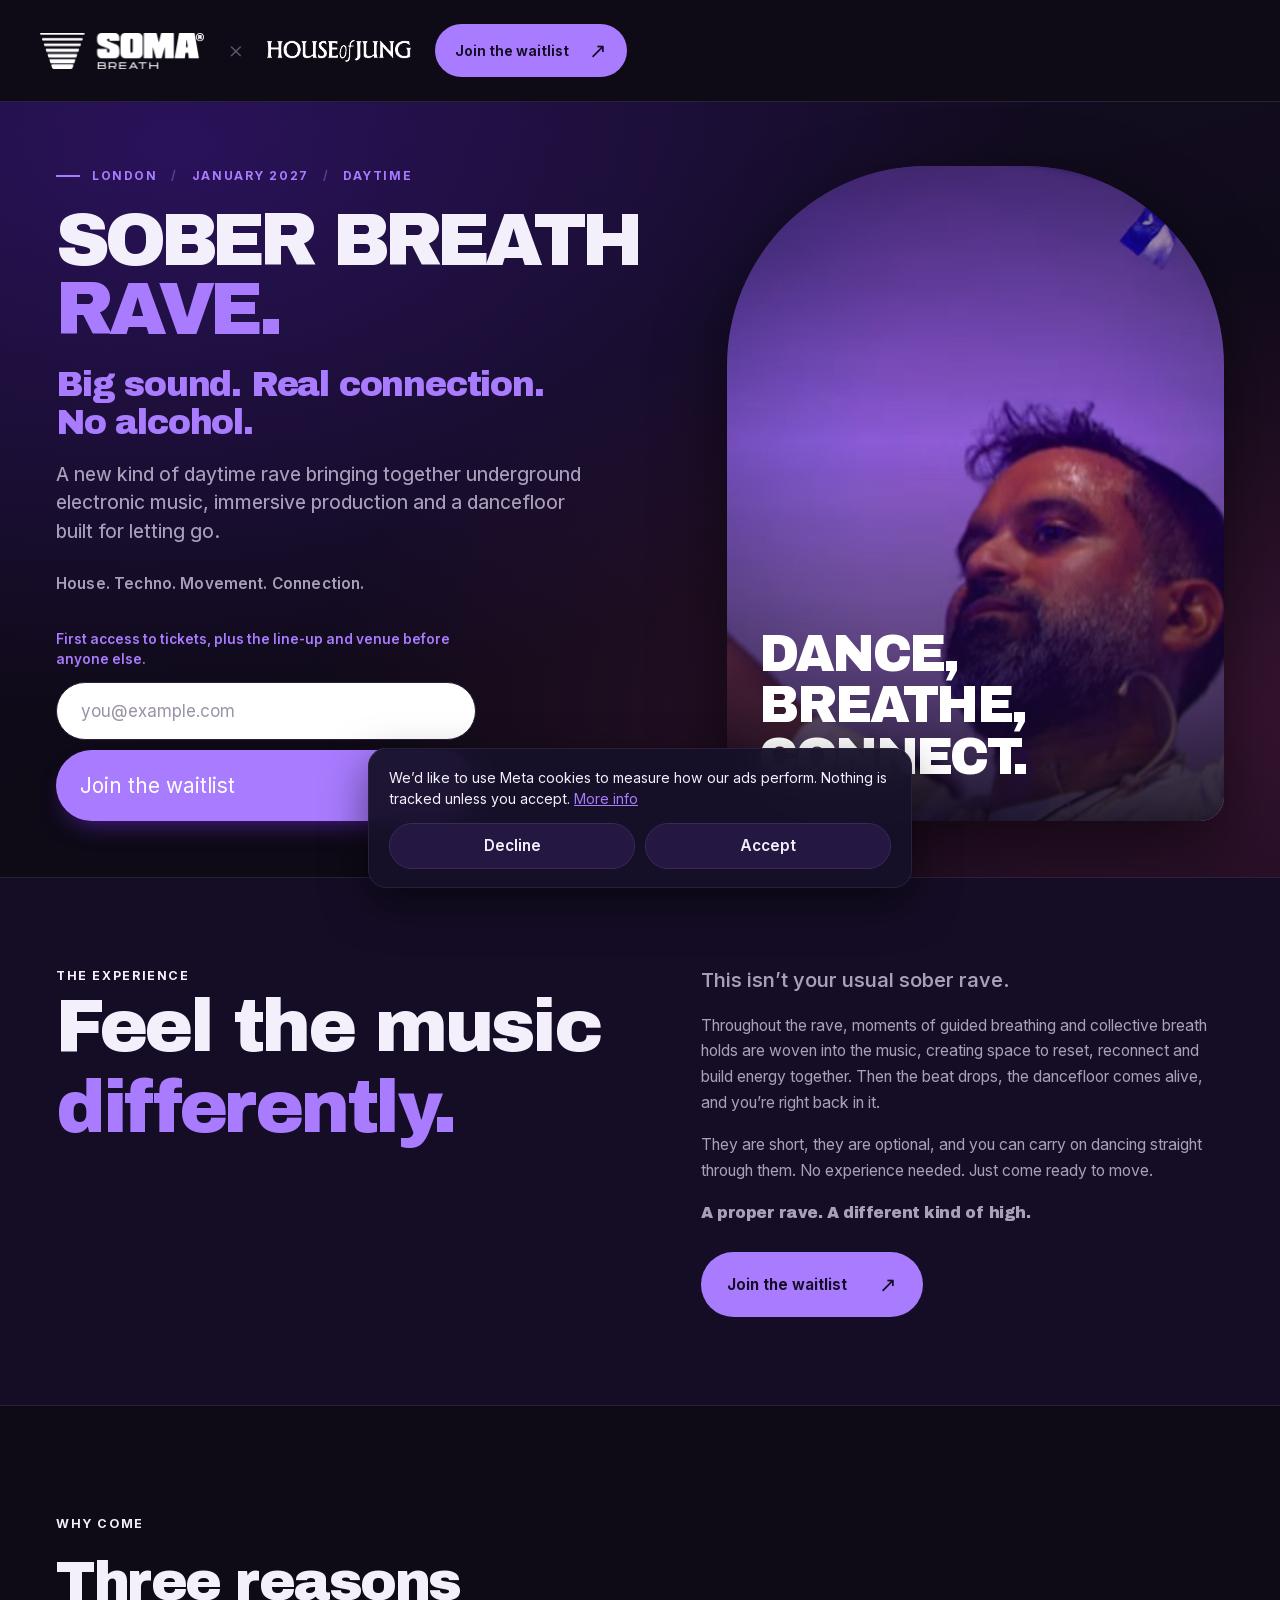
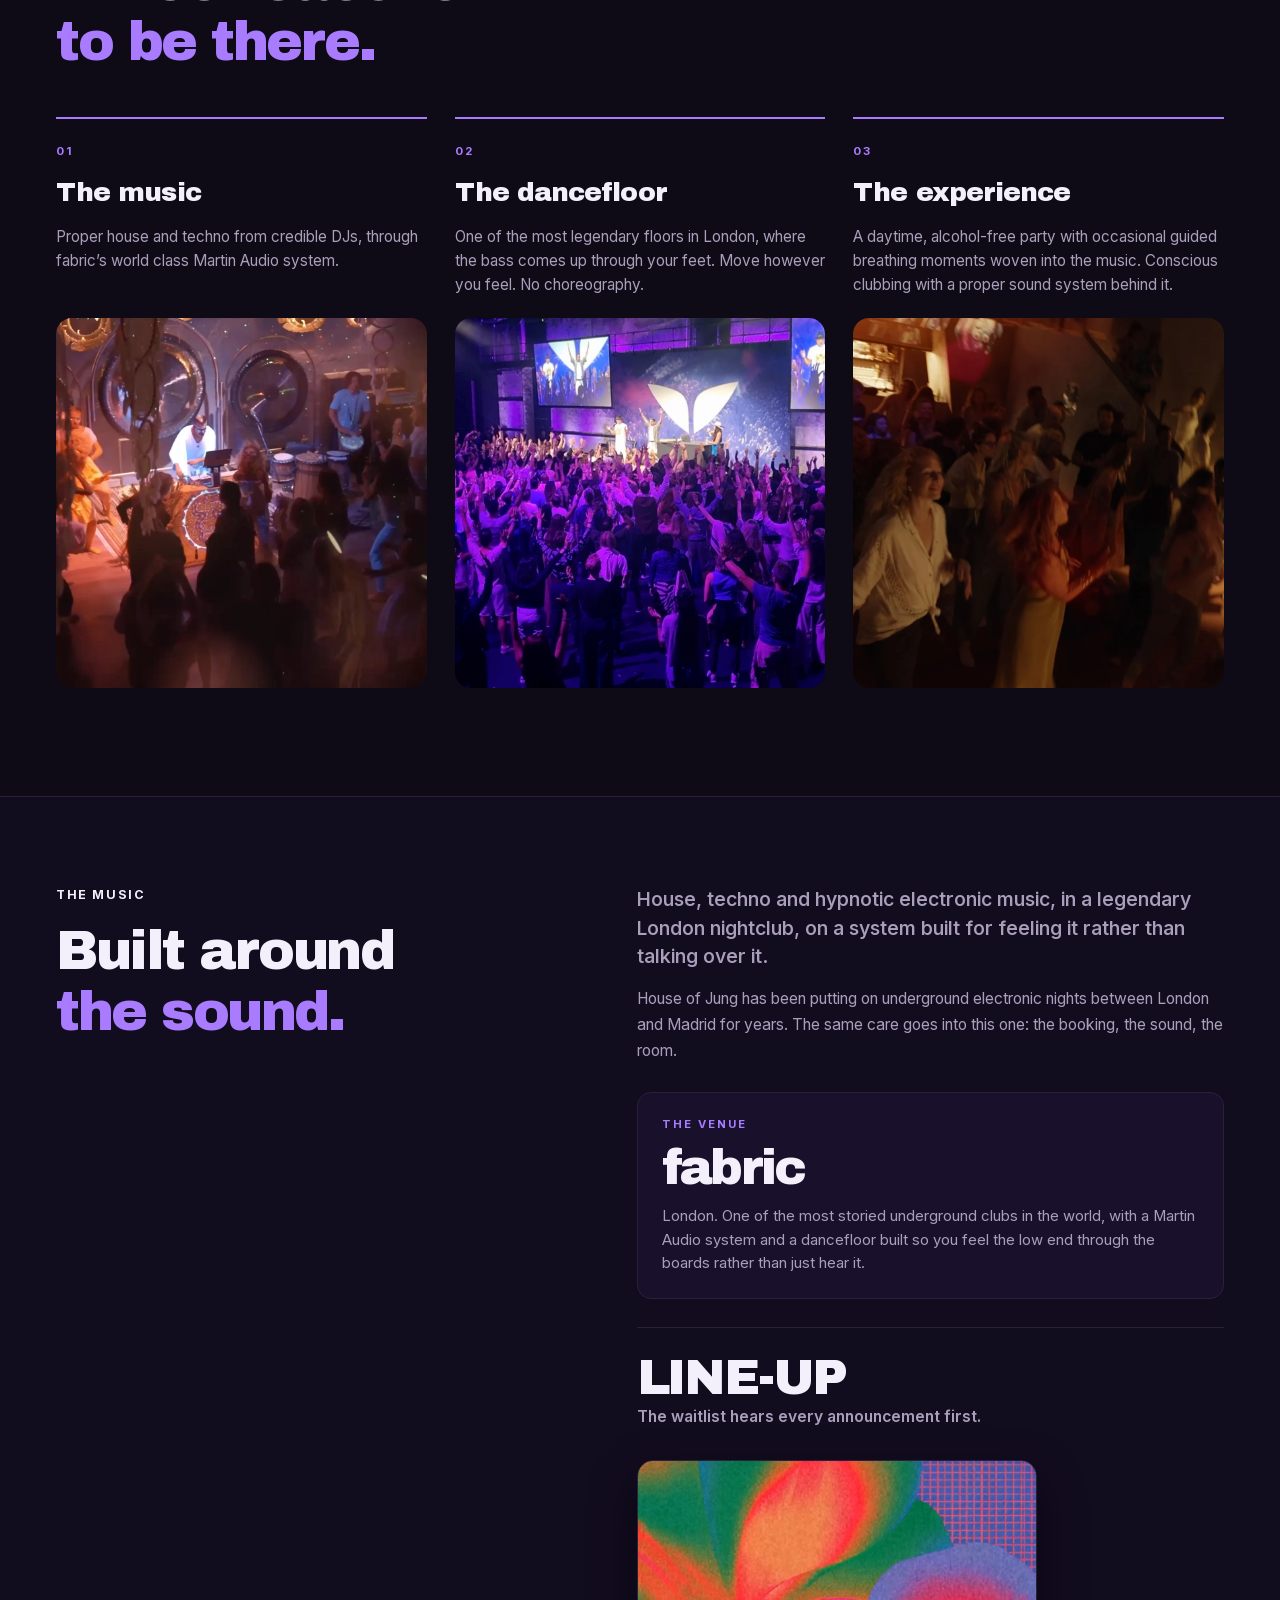
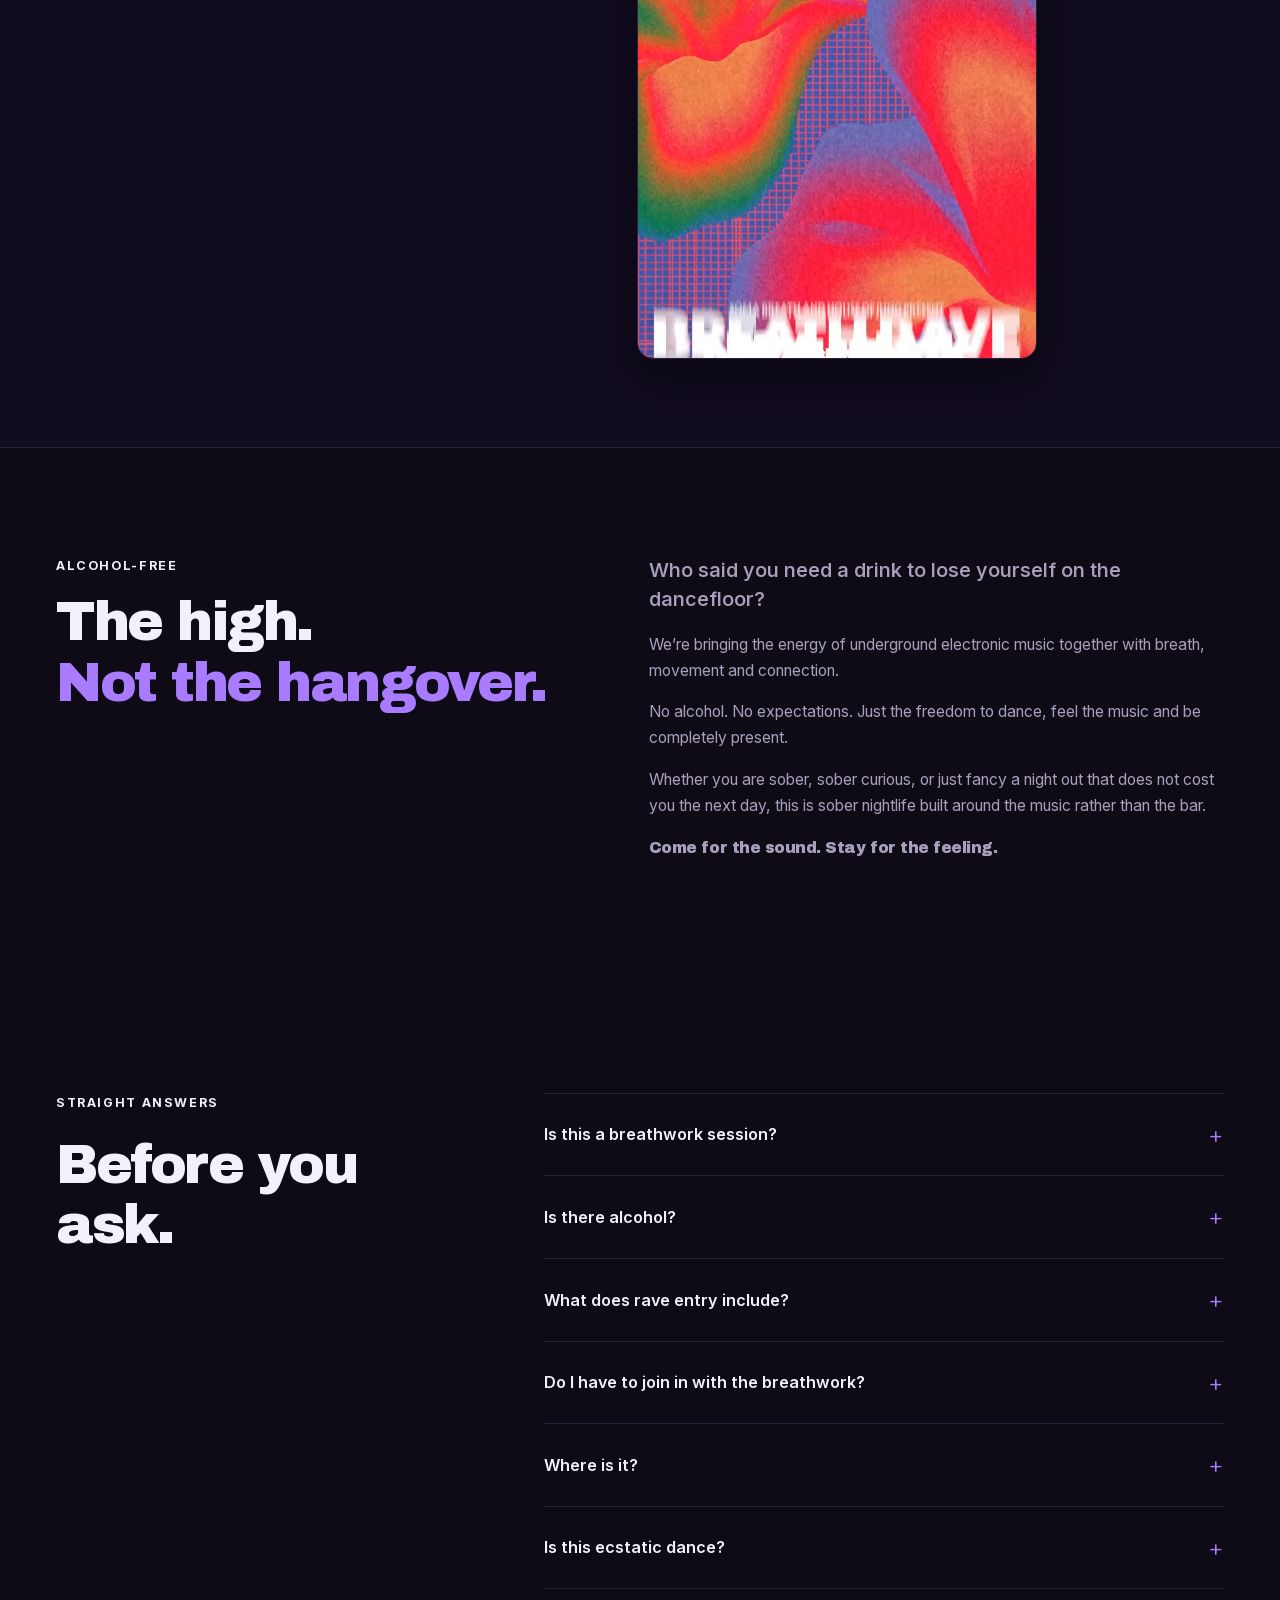
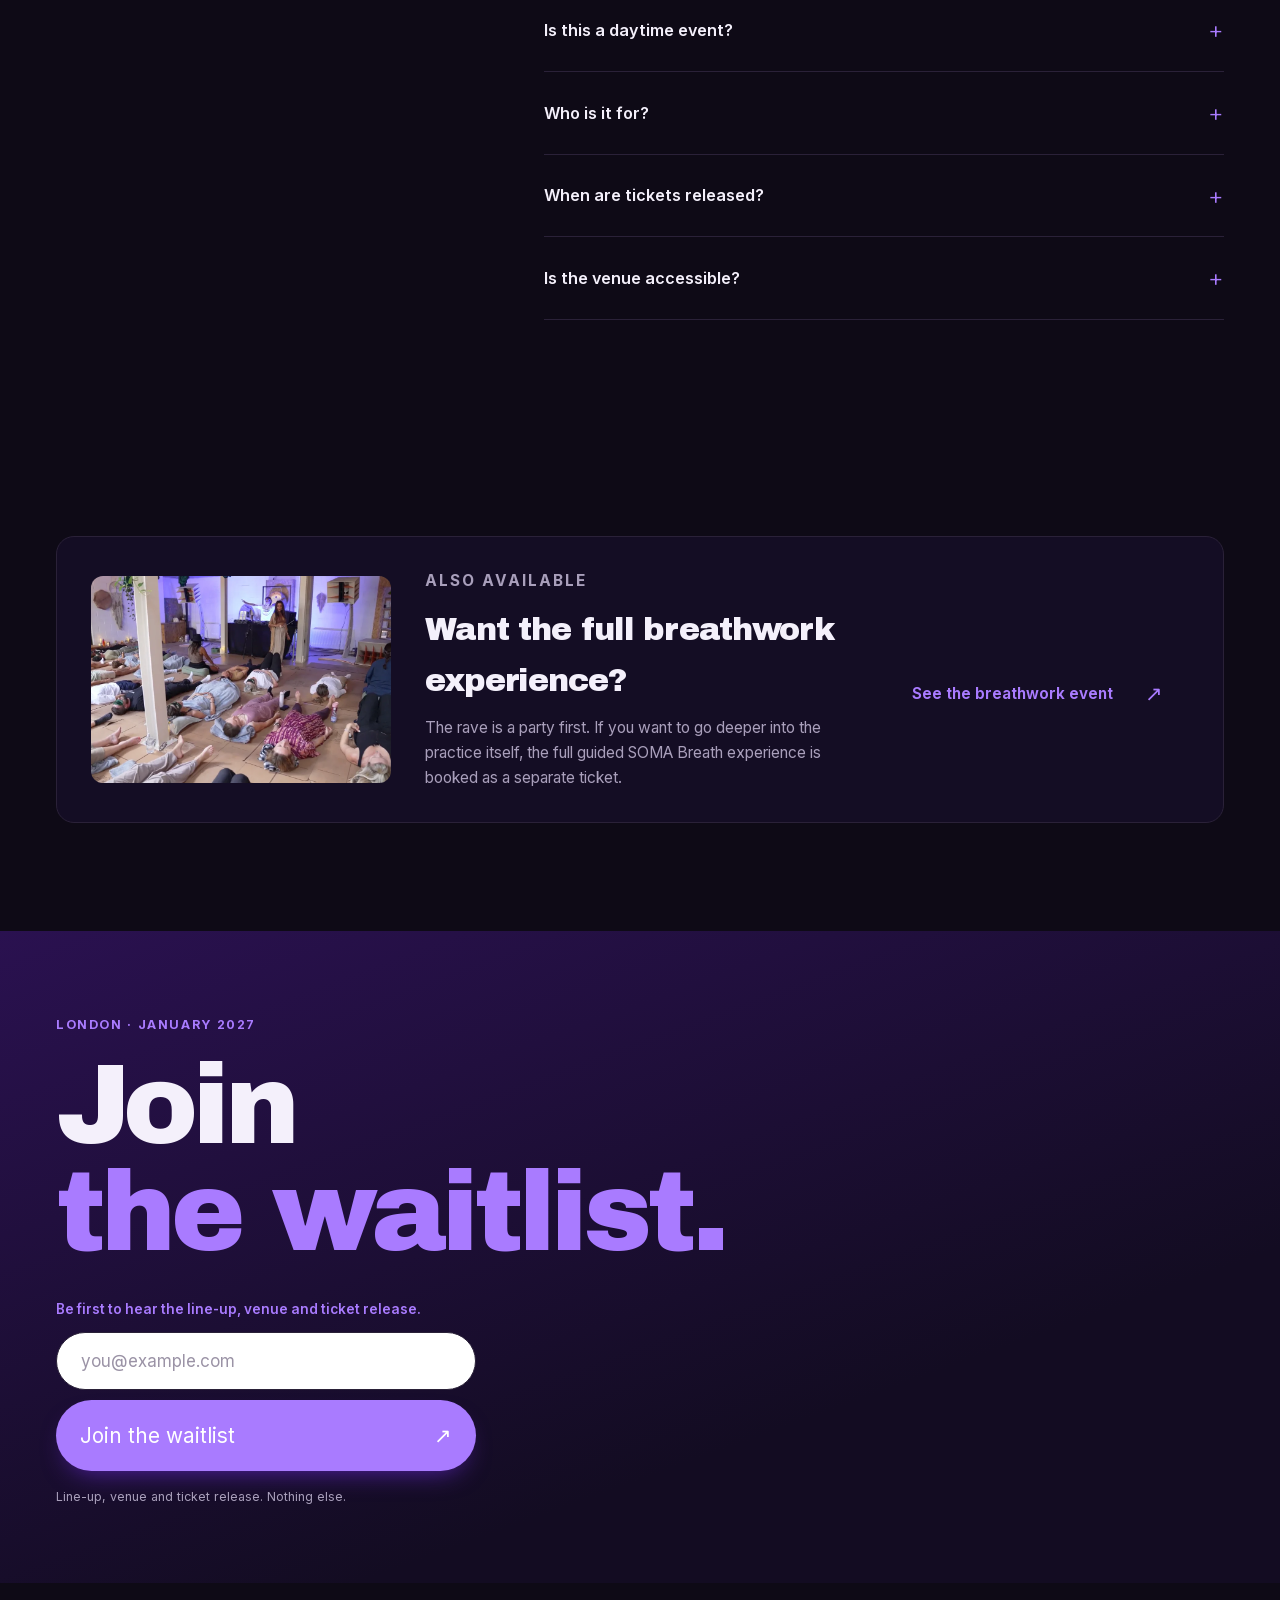
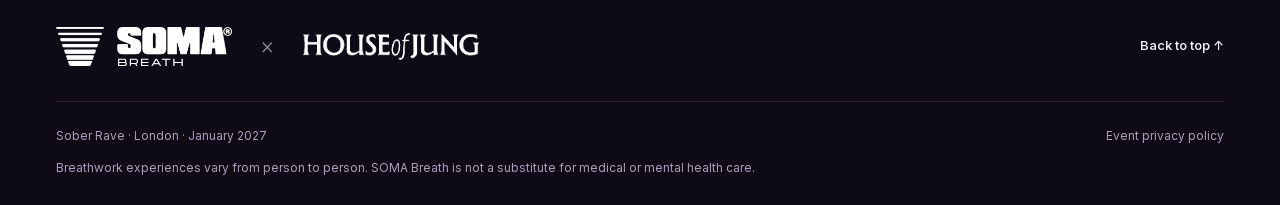
==== index.html @ 24548153 "New share image, strip the hero film chrome The share card was still the jungle venue shot carried o" ====
<!doctype html>
<html lang="en-GB">
<head>
  <meta charset="utf-8">
  <meta name="viewport" content="width=device-width, initial-scale=1">
  <title>Sober Rave London | Alcohol-Free Daytime Rave | House of Jung × SOMA Breath</title>
  <meta name="description" content="A sober rave in London: an alcohol-free daytime party of underground house and techno in a legendary nightclub, with conscious clubbing, ecstatic dance energy and breathwork moments woven in. January 2027. Join the waitlist.">
  <meta name="theme-color" content="#0e0a16">
  <meta property="og:title" content="Sober Rave London | Alcohol-Free Daytime Rave | January 2027">
  <meta property="og:description" content="Big sound. Real connection. No alcohol. A sober, alcohol-free daytime rave in London, January 2027. Join the waitlist.">
  <meta property="og:type" content="website">
  <meta property="og:url" content="https://breathrave.houseofjung.org/">
  <link rel="canonical" href="https://breathrave.houseofjung.org/">
  <meta property="og:image" content="https://breathrave.houseofjung.org/img/og-rave.jpg">
  <meta property="og:image:alt" content="Sober Breath Rave, London, January 2027. Dance, breathe, connect.">
  <meta name="twitter:card" content="summary_large_image">
  <meta name="twitter:image" content="https://breathrave.houseofjung.org/img/og-rave.jpg">
  <meta property="og:image:width" content="1200"><meta property="og:image:height" content="630">
  <link rel="icon" type="image/png" sizes="32x32" href="/img/favicon-32.png">
  <link rel="icon" type="image/png" sizes="64x64" href="/img/favicon-64.png">
  <link rel="icon" type="image/png" sizes="512x512" href="/img/favicon-512.png">
  <link rel="apple-touch-icon" href="/img/apple-touch-icon.png">
  <link rel="preload" href="/fonts/archivo-black-latin.woff2" as="font" type="font/woff2" crossorigin>
  <link rel="preload" href="/fonts/inter-latin-var.woff2" as="font" type="font/woff2" crossorigin>
  <link rel="stylesheet" href="/css/style.css">
  <link rel="stylesheet" href="/css/rave.css">
  <link rel="stylesheet" href="/css/site.css">
  <script src="/js/site.js" defer></script>
  <script defer src="/_vercel/insights/script.js"></script>
</head>
<!-- data-signup-source="rave" is what puts these sign-ups on the RAVE ONLY list
     as well as the main one. Without it they land on the main list alone. -->
<body class="rave" data-signup-source="rave">
<a class="skip" href="#main">Skip to content</a>

<header class="header">
  <a class="logo-link" href="https://somabreath.houseofjung.org/"><img src="/img/soma-logo.png" width="660" height="145" alt="SOMA Breath"></a>
  <span class="collab"><span>×</span><img class="hoj-mark" src="/img/hoj-logo.png" width="449" height="69" alt="House of Jung"></span>
  <button class="button small" type="button" data-open-signup>Join the waitlist <span aria-hidden="true">↗</span></button>
</header>

<main id="main">

  <!-- 01 ───────────────────────────────────────────── HERO -->
  <section class="rave-hero">
    <div class="wrap rave-hero-inner">

      <div class="rave-hero-copy">
        <p class="eyebrow rave-eyebrow">
          <span class="mini-line"></span> <span>LONDON</span>
          <span class="slash">/</span> <span>JANUARY 2027</span>
          <span class="slash">/</span> <span>DAYTIME</span>
        </p>

        <h1 class="rave-title">SOBER BREATH<br><span>RAVE.</span></h1>

        <p class="rave-hook">Big sound. Real connection.<br>No alcohol.</p>

        <p class="rave-standfirst">A new kind of daytime rave bringing together underground electronic music, immersive production and a dancefloor built for letting go.</p>

        <p class="genre-strip">House. Techno. Movement. Connection.</p>

        <div class="rave-signup">
          <p class="signup-kicker">First access to tickets, plus the line-up and venue before anyone else.</p>
<form class="signup-form" action="/api/subscribe" method="post" novalidate>
<label for="email-rave">Email address</label>
<input id="email-rave" name="email" type="email" placeholder="you@example.com" autocomplete="email"
       inputmode="email" autocapitalize="off" autocorrect="off" spellcheck="false"
       enterkeyhint="send" maxlength="254" required aria-describedby="email-rave-note">
<p class="field-note" id="email-rave-note" aria-live="polite" hidden></p>
<div class="hp" aria-hidden="true"><label for="email-rave-website">Leave this field empty</label><input id="email-rave-website" name="website" type="text" tabindex="-1" autocomplete="off"></div>
<button class="button large" type="submit" aria-busy="false"><span class="cta-label">Join the waitlist</span> <span aria-hidden="true">↗</span></button>
<p class="form-status" role="alert"></p>
</form>
<div class="signup-thanks" tabindex="-1" hidden>
<p class="thanks-title">You’re on the waitlist.</p>
<p>Line-up, venue and the ticket release. You’ll hear it first.</p>
</div>
        </div>
      </div>

      <figure class="rave-film">
        <video id="rave-video" muted loop playsinline autoplay preload="metadata"
               poster="/img/rave-hero.webp"
               aria-label="People dancing with their arms raised on a crowded dancefloor">
          <source src="/img/rave-hero.webm" type="video/webm">
          <source src="/img/rave-hero.mp4" type="video/mp4">
        </video>
        <div class="film-shade"></div>
        <div class="film-title" aria-hidden="true">DANCE,<br>BREATHE,<br>CONNECT.</div>
      </figure>

    </div>
  </section>

  <!-- 02 ───────────────────────────────────── THE EXPERIENCE -->
  <section class="rave-argument">
    <div class="wrap rave-argument-inner">
      <div>
        <p class="eyebrow">THE EXPERIENCE</p>
        <h2 class="display">Feel the music<br><span>differently.</span></h2>
      </div>
      <div class="rave-argument-copy">
        <p class="lead">This isn’t your usual sober rave.</p>
        <p>Throughout the rave, moments of guided breathing and collective breath holds are woven into the music, creating space to reset, reconnect and build energy together. Then the beat drops, the dancefloor comes alive, and you’re right back in it.</p>
        <!-- Keep this optional framing. The breathing is a moment inside a DJ set,
             not a class, and nobody has to join in. -->
        <p>They are short, they are optional, and you can carry on dancing straight through them. No experience needed. Just come ready to move.</p>
        <p class="rave-pullquote">A proper rave. A different kind of high.</p>
        <button class="button light" type="button" data-open-signup>Join the waitlist <span aria-hidden="true">↗</span></button>
      </div>
    </div>
  </section>

  <!-- 03 ────────────────── MUSIC / DANCEFLOOR / EXPERIENCE -->
  <section class="section wrap rave-how">
    <p class="eyebrow">WHY COME</p>
    <h2 class="display">Three reasons<br><span>to be there.</span></h2>
    <ol class="gears">
      <li>
        <div class="gear-body">
          <span class="gear-no">01</span>
          <h3>The music</h3>
          <p>Proper house and techno from credible DJs, through fabric’s world class Martin Audio system.</p>
        </div>
        <div class="step-image">
          <img src="/img/pillar-music.webp" alt="Musicians playing on stage as a crowd dances in front of them under warm light" width="1100" height="1100" loading="lazy">
        </div>
      </li>
      <li>
        <div class="gear-body">
          <span class="gear-no">02</span>
          <h3>The dancefloor</h3>
          <p>One of the most legendary floors in London, where the bass comes up through your feet. Move however you feel. No choreography.</p>
        </div>
        <div class="step-image">
          <img src="/img/pillar-floor.webp" alt="A large crowd with their arms raised on the dancefloor under purple light" width="1100" height="1100" loading="lazy">
        </div>
      </li>
      <li>
        <div class="gear-body">
          <span class="gear-no">03</span>
          <h3>The experience</h3>
          <p>A daytime, alcohol-free party with occasional guided breathing moments woven into the music. Conscious clubbing with a proper sound system behind it.</p>
        </div>
        <div class="step-image">
          <img src="/img/pillar-feeling.webp" alt="People dancing together in a warmly lit room" width="1100" height="1100" loading="lazy">
        </div>
      </li>
    </ol>
  </section>

  <!-- 04 ──────────────────────────────── MUSIC AND ARTISTS -->
  <section class="rave-music">
    <div class="wrap rave-music-inner">
      <div class="rave-music-type">
        <p class="eyebrow">THE MUSIC</p>
        <h2 class="display">Built around<br><span>the sound.</span></h2>
      </div>
      <div class="rave-music-copy">
        <p class="lead">House, techno and hypnotic electronic music, in a legendary London nightclub, on a system built for feeling it rather than talking over it.</p>
        <p>House of Jung has been putting on underground electronic nights between London and Madrid for years. The same care goes into this one: the booking, the sound, the room.</p>

        <!-- VENUE. fabric is contracted. The date is deliberately not on the page yet.
             TO CONFIRM: the bodysonic floor is a Room One feature specifically, so
             check which room is booked before this copy goes near a paid campaign.
             The mark below is set in type. When the official fabric logo asset
             arrives, replace the <p class="venue-mark"> with an <img>. -->
        <div class="venue-card">
          <p class="venue-kicker">THE VENUE</p>
          <p class="venue-mark">fabric</p>
          <p class="venue-note">London. One of the most storied underground clubs in the world, with a Martin Audio system and a dancefloor built so you feel the low end through the boards rather than just hear it.</p>
        </div>

        <!-- LINE-UP. Nothing here is announced yet, and nothing should be listed
             as booked until contracts are signed. When artists are confirmed,
             replace the placeholder item with one <li class="lineup-name"> per name. -->
        <ul class="lineup" aria-label="Line-up">
          <li class="lineup-name">LINE-UP</li>
        </ul>
        <p class="rave-music-note">The waitlist hears every announcement first.</p>

        <!-- The ad flyer. The animation is a slow gradient behind fixed type, so
             the static artwork doubles as the poster and the reduced-motion view. -->
        <figure class="flyer">
          <video id="flyer-video" muted loop playsinline autoplay preload="none"
                 poster="/img/flyer.webp"
                 aria-label="Breath Rave flyer: Niraj Naik, Beni Jung and a special guest, London, January 2027">
            <source src="/img/flyer.webm" type="video/webm">
            <source src="/img/flyer.mp4" type="video/mp4">
          </video>
        </figure>
      </div>
    </div>
  </section>

  <!-- 05 ───────────────────── THE HIGH. NOT THE HANGOVER. -->
  <section class="section wrap rave-sober">
    <div class="rave-sober-inner">
      <div>
        <p class="eyebrow">ALCOHOL-FREE</p>
        <h2 class="display">The high.<br><span>Not the hangover.</span></h2>
      </div>
      <div class="rave-sober-copy">
        <p class="lead">Who said you need a drink to lose yourself on the dancefloor?</p>
        <p>We’re bringing the energy of underground electronic music together with breath, movement and connection.</p>
        <p>No alcohol. No expectations. Just the freedom to dance, feel the music and be completely present.</p>
        <p>Whether you are sober, sober curious, or just fancy a night out that does not cost you the next day, this is sober nightlife built around the music rather than the bar.</p>
        <p class="rave-pullquote">Come for the sound. Stay for the feeling.</p>
      </div>
    </div>
  </section>

  <!-- 06 ────────────────────────────── FAQ + FINAL WAITLIST -->
  <section class="section wrap questions" id="questions">
    <div class="question-heading">
      <p class="eyebrow">STRAIGHT ANSWERS</p>
      <h2 class="display">Before you ask.</h2>
    </div>
    <div class="faq-list">
      <details><summary>Is this a breathwork session?<span aria-hidden="true">+</span></summary><div class="answer"><p>No. This is a DJ-led sober rave, with short guided breathing moments incorporated into the music. There is no full breathwork class included in the rave-only ticket. A separate SOMA Breath experience is available for those who want to explore the practice in more depth. You can enjoy the rave without taking part in the breathing exercises.</p></div></details>
      <details><summary>Is there alcohol?<span aria-hidden="true">+</span></summary><div class="answer"><p>No. It is an alcohol-free event, with soft drinks and refreshments available. That is a deliberate part of the format rather than a restriction: the room stays present and the music does the work.</p></div></details>
      <details><summary>What does rave entry include?<span aria-hidden="true">+</span></summary><div class="answer"><p>The rave itself: the DJs, the sound and the floor, with short guided breathing moments woven through the set. It does not include the full SOMA Breath session, which is booked as a separate ticket. We will set both out clearly when tickets are released.</p></div></details>
      <details><summary>Do I have to join in with the breathwork?<span aria-hidden="true">+</span></summary><div class="answer"><p>No. The breathing moments are short and entirely optional. Take part, hang back, or keep dancing straight through them. Nobody is watching and there is no right way to do it.</p></div></details>
      <details><summary>Where is it?<span aria-hidden="true">+</span></summary><div class="answer"><p>A legendary London nightclub. We are announcing the venue properly shortly, and the waitlist hears it first. What we will say now is that it is a room with a serious reputation and a sound system to match.</p></div></details>
      <details><summary>Is this ecstatic dance?<span aria-hidden="true">+</span></summary><div class="answer"><p>It shares some ground with ecstatic dance and conscious clubbing: alcohol-free, no pressure, no right way to move. The difference is that this is DJ-led house and techno in a nightclub rather than a facilitated dance journey, and the breathwork is a short moment rather than the frame around the whole thing. If you come from the ecstatic dance or sober rave community you will feel at home. If you have never done either, you will be fine too.</p></div></details>
      <details><summary>Is this a daytime event?<span aria-hidden="true">+</span></summary><div class="answer"><p>Yes. It is a daytime rave: it runs during the day and you are done and home in good time. Full timings go out with the on sale announcement.</p></div></details>
      <details><summary>Who is it for?<span aria-hidden="true">+</span></summary><div class="answer"><p>Anyone who loves electronic music and fancies experiencing it differently. All ages, first timers welcome, and no dance or breathwork experience needed. Many people come on their own and some with friends. Either way, you can expect a very warm welcome.</p></div></details>
      <details><summary>When are tickets released?<span aria-hidden="true">+</span></summary><div class="answer"><p>Well before the event, and sooner than the January date suggests. The on sale date is not public yet. Join the waitlist and you will be emailed the moment tickets go live, with first access ahead of general release.</p><button class="text-link" type="button" data-open-signup>Join the waitlist <span aria-hidden="true">↗</span></button></div></details>
      <details><summary>Is the venue accessible?<span aria-hidden="true">+</span></summary><div class="answer"><p>Tell us what you need at <a href="mailto:info@houseofjung.org">info@houseofjung.org</a> and we will confirm exactly what the venue can offer before you book. Full access details go out with the on sale announcement.</p></div></details>
    </div>
  </section>

  <!-- 07 ───────── THE FULL SOMA SESSION, AS A SEPARATE OFFER -->
  <!-- Deliberately small and near the bottom. The party is the product;
       this is here for the people who want the practice as well. -->
  <section class="section wrap rave-also">
    <div class="also-card">
      <div class="also-image">
        <img src="/img/breathwork.webp" alt="A room of people lying down with eye masks during a guided SOMA Breath session" width="1200" height="675" loading="lazy">
      </div>
      <div class="also-copy">
        <p class="eyebrow">ALSO AVAILABLE</p>
        <h2>Want the full breathwork experience?</h2>
        <p>The rave is a party first. If you want to go deeper into the practice itself, the full guided SOMA Breath experience is booked as a separate ticket.</p>
      </div>
      <a class="button light" href="https://somabreath.houseofjung.org/">See the breathwork event <span aria-hidden="true">↗</span></a>
    </div>
  </section>

  <section class="rave-close">
    <div class="wrap rave-close-inner">
      <p class="eyebrow">LONDON · JANUARY 2027</p>
      <h2 class="display">Join<br><span>the waitlist.</span></h2>
      <div class="rave-signup">
        <p class="signup-kicker">Be first to hear the line-up, venue and ticket release.</p>
<form class="signup-form" action="/api/subscribe" method="post" novalidate>
<label for="email-close">Email address</label>
<input id="email-close" name="email" type="email" placeholder="you@example.com" autocomplete="email"
       inputmode="email" autocapitalize="off" autocorrect="off" spellcheck="false"
       enterkeyhint="send" maxlength="254" required aria-describedby="email-close-note">
<p class="field-note" id="email-close-note" aria-live="polite" hidden></p>
<div class="hp" aria-hidden="true"><label for="email-close-website">Leave this field empty</label><input id="email-close-website" name="website" type="text" tabindex="-1" autocomplete="off"></div>
<button class="button large" type="submit" aria-busy="false"><span class="cta-label">Join the waitlist</span> <span aria-hidden="true">↗</span></button>
<p class="form-status" role="alert"></p>
</form>
<div class="signup-thanks" tabindex="-1" hidden>
<p class="thanks-title">You’re on the waitlist.</p>
<p>Line-up, venue and the ticket release. You’ll hear it first.</p>
</div>
      </div>
      <p class="rave-fine">Line-up, venue and ticket release. Nothing else.</p>
    </div>
  </section>

</main>

<footer class="footer wrap">
  <div class="footer-top">
    <img src="/img/soma-logo.png" width="660" height="145" alt="SOMA Breath"><span>×</span>
    <img class="footer-hoj" src="/img/hoj-logo.png" width="449" height="69" alt="House of Jung">
    <a href="#">Back to top ↑</a>
  </div>
  <div class="footer-bottom">
    <p>Sober Rave · London · January 2027</p>
    <a href="/privacy">Event privacy policy</a>
  </div>
  <p class="footer-note">Breathwork experiences vary from person to person. SOMA Breath is not a substitute for medical or mental health care.</p>
</footer>

<div class="mobile-cta"><span>London <strong>January 2027</strong></span><button class="button small" type="button" data-open-signup>Join the waitlist <span aria-hidden="true">↗</span></button></div>

<dialog class="signup-dialog" aria-labelledby="signup-dialog-title">
  <button type="button" class="dialog-close" data-close-signup aria-label="Close">×</button>
  <p class="eyebrow">SOBER RAVE · LONDON · JANUARY 2027</p>
  <h2 id="signup-dialog-title">Join the waitlist</h2>
  <p class="dialog-lede">Be first to hear the line-up, venue and ticket release.</p>
<form class="signup-form" action="/api/subscribe" method="post" novalidate>
<label for="email-dialog">Email address</label>
<input id="email-dialog" name="email" type="email" placeholder="you@example.com" autocomplete="email"
       inputmode="email" autocapitalize="off" autocorrect="off" spellcheck="false"
       enterkeyhint="send" maxlength="254" required aria-describedby="email-dialog-note">
<p class="field-note" id="email-dialog-note" aria-live="polite" hidden></p>
<div class="hp" aria-hidden="true"><label for="email-dialog-website">Leave this field empty</label><input id="email-dialog-website" name="website" type="text" tabindex="-1" autocomplete="off"></div>
<button class="button large" type="submit" aria-busy="false"><span class="cta-label">Join the waitlist</span> <span aria-hidden="true">↗</span></button>
<p class="form-status" role="alert"></p>
</form>
<div class="signup-thanks" tabindex="-1" hidden>
<p class="thanks-title">You’re on the waitlist.</p>
<p>Line-up, venue and the ticket release. You’ll hear it first.</p>
</div>
  <p class="dialog-fine">Line-up, venue and the ticket release. Nothing else.</p>
</dialog>

<div class="consent" role="dialog" aria-live="polite" aria-label="Cookie consent" hidden>
  <p>We’d like to use Meta cookies to measure how our ads perform. Nothing is tracked unless you accept. <a href="/privacy#cookies">More info</a></p>
  <div class="consent-actions">
    <button type="button" class="consent-btn" data-consent="denied">Decline</button>
    <button type="button" class="consent-btn" data-consent="granted">Accept</button>
  </div>
</div>
<script>
(function () {
  var flyer = document.getElementById("flyer-video");
  var still = window.matchMedia && window.matchMedia("(prefers-reduced-motion: reduce)").matches;
  if (flyer && still) { flyer.removeAttribute("autoplay"); flyer.pause(); }

  var v = document.getElementById("rave-video");
  if (v && still) { v.removeAttribute("autoplay"); v.pause(); }
})();
</script>
</body>
</html>
---- css/style.css ----
@font-face{font-family:Inter;src:url('/fonts/inter-latin-var.woff2') format('woff2');font-weight:100 900;font-display:swap}
@font-face{font-family:Archivo;src:url('/fonts/archivo-black-latin.woff2') format('woff2');font-weight:900;font-display:swap}
:root{--ink:#17121f;--purple:#6b2bd8;--pink:#f597ce;--paper:#fcfbff;--muted:#605a6b;--line:#ded9e6;--font:Inter,Arial,sans-serif}
*{box-sizing:border-box}html{scroll-behavior:smooth;scroll-padding-top:100px}body{margin:0;background:var(--paper);color:var(--ink);font-family:var(--font);font-size:16px;line-height:1.6;-webkit-font-smoothing:antialiased}a{color:inherit;text-decoration:none}button{font:inherit}img{max-width:100%;display:block}figure,h1,h2,h3,p{margin:0}button,a,summary{-webkit-tap-highlight-color:transparent}a:focus-visible,button:focus-visible,summary:focus-visible{outline:3px solid #7c38eb;outline-offset:6px}::selection{background:#cbb7ff;color:#16101e}.wrap{width:min(1320px,calc(100% - 112px));margin-inline:auto}.section{padding-block:108px}.eyebrow{font-size:.78rem;font-weight:700;letter-spacing:.13em;line-height:1.6}.display{font-family:Archivo,var(--font);font-size:clamp(2.35rem,4.3vw,4.15rem);line-height:1.1;letter-spacing:-.045em;font-weight:900}.purple{color:var(--purple)}.lead{font-size:1.38rem;line-height:1.45;font-weight:650}.skip{position:fixed;z-index:100;top:-100px;padding:12px 24px;background:white}.skip:focus{top:0}.header{padding:24px 40px;display:flex;align-items:center;gap:24px;position:relative;z-index:10;background:#fff;min-height:90px}.logo-link{flex-shrink:0}.header img{width:164px;height:auto}.collab{font-size:.75rem;font-weight:600;letter-spacing:.12em;display:flex;gap:22px;align-items:center;white-space:nowrap}.collab>span{font-size:1.5rem;font-weight:300;opacity:.5}.header nav{margin-left:auto;display:flex;gap:28px;font-size:.875rem;font-weight:550}.header nav a:hover{color:var(--purple)}.button{display:inline-flex;align-items:center;justify-content:center;gap:32px;padding:18px 26px;background:var(--ink);color:white;border-radius:100px;font-size:.95rem;font-weight:650;line-height:1.4;transition:background .2s,transform .2s;min-height:56px;white-space:nowrap}.button:hover{background:var(--purple);transform:translateY(-2px)}.button span{font-size:1.3rem;font-weight:400}.button.small{font-size:.84rem;min-height:44px;padding:12px 20px;gap:20px}.text-link{font-weight:650;display:inline-flex;align-items:center;gap:18px;font-size:.9rem;padding:8px 0;border-bottom:1px solid currentColor;line-height:1.5}.text-link:hover{color:var(--purple)}.hero{position:relative;overflow:hidden;background:radial-gradient(ellipse at 82% 78%,#ccb3fe 0,transparent 42%),radial-gradient(ellipse at 2% 72%,#f8d4ee 0,transparent 55%),linear-gradient(120deg,#f7f5ff 12%,#e9e5ff 65%,#cedefe 100%)}.hero-inner{display:grid;grid-template-columns:1.13fr 1fr;gap:72px;padding-top:60px;padding-bottom:56px;align-items:center;position:relative}.hero-copy .eyebrow{display:flex;align-items:center;gap:12px;font-size:.75rem}.mini-line{width:24px;height:2px;background:var(--purple)}.slash{opacity:.45;margin-inline:2px}.hero h1{font-family:Archivo,Arial,sans-serif;font-size:clamp(4.2rem,8.6vw,8.3rem);line-height:.98;letter-spacing:-.065em;margin:27px 0 24px;font-weight:900}.hero h1>span{color:var(--purple)}.hero h2{font-size:clamp(1.2rem,1.7vw,1.65rem);letter-spacing:-.045em;line-height:1.4;font-weight:650}.intro{font-size:1.025rem;line-height:1.65;max-width:470px;color:#4f465e;margin-top:18px}.hero-actions{display:flex;align-items:center;gap:24px;margin-top:27px;flex-wrap:wrap}.hero-actions .text-link{font-size:.8rem}.fine{font-size:.75rem;color:#675d74;margin-top:17px}.hero-film{align-self:stretch;min-height:590px;max-height:780px;position:relative;isolation:isolate;border-radius:200px 200px 24px 24px;overflow:hidden;background:#38204f;box-shadow:0 24px 68px #58338028}.hero-film video{width:100%;height:100%;object-fit:cover;position:absolute;inset:0;object-position:50%}.film-shade{position:absolute;inset:0;background:linear-gradient(0deg,#110725a8 0%,transparent 60%,#17072728 100%)}.film-top{position:absolute;top:40px;left:0;right:0;display:flex;flex-direction:column;align-items:center;gap:18px;color:white}.film-label{font-size:.75rem;letter-spacing:.16em;font-weight:650;text-shadow:0 1px 5px #000}.film-button{border:1px solid #ffffff8c;border-radius:100px;background:#140d2866;color:white;padding:8px 13px;cursor:pointer;display:flex;align-items:center;gap:10px;font-size:.75rem;backdrop-filter:blur(10px);min-height:38px}.film-button:hover{background:#140d28aa}.film-title{position:absolute;bottom:76px;left:32px;font-family:Archivo,Arial,sans-serif;color:white;font-size:clamp(2rem,4.4vw,4.5rem);line-height:1.02;letter-spacing:-.045em}.hero-film figcaption{position:absolute;bottom:22px;left:30px;right:30px;color:white;display:flex;justify-content:space-between;gap:16px;font-size:.75rem;border-top:1px solid #ffffff59;padding-top:12px}.hero-film figcaption span:last-child{opacity:.75}.event-strip{border-top:1px solid #2a183320;display:grid;grid-template-columns:.7fr 1fr 1fr;padding-block:28px 30px;gap:30px}.event-strip>div{display:flex;flex-direction:column;gap:9px}.event-strip>div+div{border-left:1px solid #2a183320;padding-left:36px}.meta-label{font-size:.75rem;letter-spacing:.15em;font-weight:600;color:#66566e}.event-strip strong{font-size:.95rem;letter-spacing:-.02em;font-weight:550}.event-strip .venue-word{font-size:1.9rem;font-weight:800;line-height:1;letter-spacing:-.075em}.venue-word span{font-size:.82rem;font-weight:450;letter-spacing:0;margin-left:8px}.split-heading{display:grid;grid-template-columns:1.15fr 1fr;gap:110px;margin-top:25px;margin-bottom:55px}.manifesto-copy{color:var(--muted);font-size:1rem;max-width:440px;padding-top:5px}.manifesto-copy p+p{margin-top:16px}.manifesto-copy p:first-child{color:var(--ink);font-size:1.16rem;font-weight:550;line-height:1.5}.journey{display:grid;grid-template-columns:repeat(3,1fr);gap:24px}.step-image{position:relative;border-radius:18px;overflow:hidden;aspect-ratio:1.25}.step-image img{width:100%;height:100%;object-fit:cover;transition:transform .8s}.step:hover img{transform:scale(1.025)}.step-no{position:absolute;top:16px;left:16px;display:grid;place-items:center;background:#ffffffed;width:42px;height:42px;border-radius:50%;font-size:.85rem;font-weight:600}.step-copy{padding:24px 8px 0 0}.step-copy .eyebrow{font-size:.75rem;color:var(--purple)}.step-copy h3{font-size:1.35rem;font-weight:650;letter-spacing:-.04em;margin-top:9px;margin-bottom:12px}.step-copy p{color:var(--muted);font-size:.94rem;line-height:1.65}.media-note{font-size:.75rem;color:#716c7a;margin-top:36px}.sound-section{position:relative;background:#1a0e29;color:white;overflow:hidden}.sound-section:before{content:'';position:absolute;inset:0;background:radial-gradient(ellipse at 15% 130%,#834be699 0,transparent 58%),radial-gradient(ellipse at 95% 4%,#8c326657 0,transparent 46%);pointer-events:none}.sound-inner{position:relative;padding-block:90px;display:grid;grid-template-columns:1.3fr 1fr;gap:80px}.sound-type>.eyebrow{color:#d9c6f9;margin-bottom:30px}.sound-type h2{font-size:clamp(3.25rem,6.7vw,6.5rem)}.sound-type h2 span{color:#d1acff}.sound-copy{padding-top:0;max-width:410px}.venue-large{font-size:4rem;line-height:1;font-weight:800;letter-spacing:-.08em;display:inline-block}.venue-large span{display:block;font-size:.75rem;letter-spacing:.5em;font-weight:500;text-align:right;margin-top:12px}.sound-copy p{color:#d8cfe5;margin-top:24px;font-size:.98rem}.sound-copy p:nth-of-type(1){font-size:1.24rem;font-weight:500;color:#fff;line-height:1.5}.light{background:#fff;color:var(--ink);margin-top:28px}.light:hover{background:#ead8ff;color:var(--ink)}.sound-detail{display:block;font-size:.75rem;color:#bfaccf;margin-top:18px}.founder{display:grid;grid-template-columns:1fr 1fr;gap:90px;align-items:center}.founder-photo{position:relative;border-radius:22px;overflow:hidden;background:#e4e0ed;align-self:stretch;min-height:620px}.founder-photo img{height:100%;width:100%;object-fit:cover;object-position:54% center}.founder-photo:after{content:'';position:absolute;inset:55% 0 0;background:linear-gradient(transparent,#120d20b0);pointer-events:none}.founder-photo figcaption{position:absolute;bottom:32px;left:32px;z-index:1;color:white;font-size:1.45rem;letter-spacing:-.03em;font-weight:650}.founder-photo figcaption span{display:block;font-size:.75rem;letter-spacing:.13em;font-weight:500;margin-top:4px}.founder-copy>.eyebrow{margin-bottom:22px}.founder-copy h2{font-size:clamp(2.05rem,3.2vw,3.2rem)}.founder-copy .lead{margin-top:28px;color:var(--ink)}.founder-copy>p:not(.eyebrow){margin-top:18px}.founder-copy>p:not(.eyebrow):not(.lead){font-size:.95rem;color:var(--muted)}.founder-tags{display:flex;gap:8px;flex-wrap:wrap;margin-block:24px}.founder-tags span{font-size:.75rem;border:1px solid var(--line);border-radius:30px;padding:6px 12px}.method{background:#f0edf8}.method-inner{display:grid;grid-template-columns:1.2fr 1fr;gap:90px}.method-inner h2{margin-top:24px}.method-copy{max-width:435px}.method-copy>p+p{margin-top:20px;color:var(--muted);font-size:.95rem}.method-note{border-left:2px solid #9774df;margin-top:28px;padding-left:20px}.method-note strong{font-size:.9rem}.method-note p{font-size:.87rem;color:var(--muted);margin-top:7px}.questions{display:grid;grid-template-columns:.8fr 1.3fr;gap:70px}.question-heading h2{margin-top:22px}.faq-list{border-top:1px solid var(--line)}details{border-bottom:1px solid var(--line)}summary{display:flex;align-items:center;justify-content:space-between;gap:20px;padding:24px 0;cursor:pointer;list-style:none;font-weight:600;font-size:1.01rem;line-height:1.4}summary::-webkit-details-marker{display:none}summary>span{font-size:1.5rem;font-weight:300;color:var(--purple);transition:transform .2s;flex-shrink:0}details[open] summary>span{transform:rotate(45deg)}.answer{padding:0 35px 24px 0;color:var(--muted);font-size:.94rem}.answer a{margin-top:12px;color:var(--purple)}.priority{background:radial-gradient(ellipse at 82% 20%,#a7c4ff 0,transparent 53%),radial-gradient(ellipse at 9% 80%,#ffc0e9 0,transparent 58%),linear-gradient(110deg,#d8caff,#d9bdf7);padding-block:85px 78px;position:relative;overflow:hidden}.priority h2{font-size:clamp(4rem,9.2vw,8.8rem);line-height:1;letter-spacing:-.06em;margin-top:28px}.priority h2>span{color:var(--purple)}.priority-bottom{margin-top:40px;display:flex;align-items:center;justify-content:space-between;gap:40px;border-top:1px solid #5a3f752a;padding-top:35px}.priority-bottom p{font-size:1rem;line-height:1.6}.priority-bottom p+p{color:#554368;margin-top:8px}.signup-action{text-align:center}.large{font-size:1.08rem;padding:21px 35px;gap:58px}.signup-action>span{display:block;font-size:.75rem;line-height:1.6;color:#5b476d;margin-top:14px}.footer{padding-block:44px 28px}.footer-top{display:flex;align-items:center;gap:28px}.footer-top img{width:176px;height:auto}.footer-top>span{color:#888;font-size:1.4rem;font-weight:300}.footer-top strong{letter-spacing:.1em;font-size:.75rem;font-weight:600}.footer-top>a{margin-left:auto;font-size:.8rem;font-weight:550}.footer-bottom{display:flex;justify-content:space-between;align-items:center;gap:20px;margin-top:35px;padding-top:24px;border-top:1px solid var(--line);font-size:.75rem;color:var(--muted)}.footer-note{font-size:.75rem;color:#736b7d;margin-top:13px}.mobile-cta{display:none}.reveal{opacity:1}.motion-ready .reveal{opacity:0;transform:translateY(18px);transition:opacity .65s,transform .65s}.motion-ready .reveal.visible{opacity:1;transform:none}
@media(min-width:1600px){.hero-inner{padding-block:75px}.hero-film{min-height:690px}}
@media(max-width:1200px){.header{padding:20px 28px;gap:18px}.header nav{gap:18px}.collab{font-size:.75rem;gap:15px}.header img{width:135px}.wrap{width:calc(100% - 72px)}.hero-inner{gap:35px}.hero-film{min-height:580px}.hero h1{font-size:8.8vw}.hero-actions{gap:12px}.hero-actions .button{gap:18px;padding:16px 20px}.split-heading{gap:60px}.founder{gap:48px}.method-inner{gap:50px}.questions{gap:40px}.founder-photo{min-height:600px}}
@media(max-width:960px){.header nav{display:none}.header>.button{margin-left:auto}.hero-inner{grid-template-columns:1.1fr 1fr;gap:28px}.hero h1{font-size:8.8vw}.hero h2{font-size:1.25rem}.hero-film{min-height:535px}.hero-actions{gap:14px}.hero-actions .text-link{font-size:.75rem}.hero-film figcaption{left:20px;right:20px;flex-direction:column;gap:1px}.film-title{left:22px;bottom:89px}.event-strip{gap:20px;grid-template-columns:.6fr 1fr 1fr}.event-strip>div+div{padding-left:20px}.event-strip strong{font-size:.82rem}.journey{gap:18px}.step-copy h3{font-size:1.2rem}.section{padding-block:80px}.sound-inner{gap:40px}.sound-copy p{font-size:.92rem}.founder{gap:40px}.founder-photo{min-height:640px}.founder-copy h2{font-size:2.1rem}.founder-tags span{font-size:.75rem}.priority-bottom{align-items:flex-start;gap:30px}.large{gap:26px;padding:20px 26px}.footer-top{gap:18px}}
@media(max-width:700px){html{scroll-padding-top:24px}.wrap{width:calc(100% - 40px)}.header{padding:19px 20px;min-height:78px;gap:14px}.header img{width:126px}.collab{font-size:.75rem;gap:12px;letter-spacing:.06em}.collab>span{font-size:1.2rem}.header>.button{display:none}.hero-inner{display:flex;flex-direction:column;align-items:stretch;padding-top:38px;padding-bottom:28px;gap:32px}.hero-copy .eyebrow{font-size:.75rem;gap:9px}.hero h1{font-size:clamp(3.75rem,17.6vw,7.8rem);margin-block:23px 22px}.hero h2{font-size:1.29rem;letter-spacing:-.035em}.intro{font-size:.98rem;max-width:460px;margin-top:14px}.hero-actions{gap:21px;margin-top:24px}.hero-actions .button{font-size:.88rem;padding:17px 22px;gap:30px}.hero-actions .text-link{font-size:.77rem}.fine{font-size:.75rem;max-width:300px;margin-top:14px}.hero-film{min-height:0;height:400px;border-radius:135px 135px 18px 18px;max-width:500px;width:100%;align-self:center}.hero-film video{object-position:50% 44%}.film-top{top:30px;gap:12px}.film-title{font-size:3.15rem;left:26px;bottom:68px}.hero-film figcaption{flex-direction:row;left:26px;right:26px;font-size:.75rem}.film-label{font-size:.75rem}.film-button{font-size:.75rem;padding:7px 12px}.event-strip{grid-template-columns:1fr 1fr;gap:24px 12px;padding-block:25px}.event-strip>div:nth-child(2){padding-left:16px}.event-strip>div:nth-child(3){grid-column:1/-1;border-left:0;border-top:1px solid #2a183320;padding-left:0;padding-top:20px;flex-direction:row;justify-content:space-between;align-items:center;gap:12px}.meta-label{font-size:.75rem}.event-strip strong{font-size:.77rem}.event-strip .venue-word{font-size:1.7rem}.venue-word span{font-size:.75rem}.event-strip>div:nth-child(2) strong{max-width:180px}.section{padding-block:65px}.eyebrow{font-size:.75rem}.display{font-size:2.4rem;line-height:1.13;letter-spacing:-.045em}.split-heading{grid-template-columns:1fr;gap:26px;margin-top:20px;margin-bottom:32px}.manifesto-copy{max-width:none}.manifesto-copy p:first-child{font-size:1.1rem}.manifesto-copy p+p{margin-top:13px}.journey{grid-template-columns:1fr;gap:36px}.step{display:grid;grid-template-columns:1fr;gap:0}.step-image{aspect-ratio:1.45;border-radius:14px}.step-copy{padding-top:19px}.step-copy h3{font-size:1.42rem;margin-block:6px 8px}.step-copy p{font-size:.95rem}.step-no{width:38px;height:38px;top:13px;left:13px}.media-note{font-size:.75rem;margin-top:30px;max-width:310px}.sound-inner{grid-template-columns:1fr;gap:45px;padding-block:63px}.sound-type h2{font-size:3.8rem}.sound-copy{max-width:500px}.venue-large{font-size:3rem}.venue-large span{font-size:.75rem}.sound-copy p{font-size:.97rem}.sound-copy p:nth-of-type(1){font-size:1.2rem}.founder{grid-template-columns:1fr;gap:36px}.founder-photo{min-height:0;height:450px;border-radius:18px;order:1}.founder-photo img{object-position:55% 45%}.founder-copy{order:0}.founder-copy h2{font-size:2.3rem}.founder-copy .lead{font-size:1.2rem}.founder-copy .eyebrow{margin-bottom:18px}.founder-copy>p:not(.eyebrow){margin-top:17px}.founder-tags span{font-size:.75rem}.founder-photo figcaption{left:24px;bottom:24px;font-size:1.3rem}.method-inner{grid-template-columns:1fr;gap:32px}.method-inner h2{margin-top:20px}.method-copy{max-width:none}.method-copy .lead{font-size:1.23rem}.questions{grid-template-columns:1fr;gap:34px}.question-heading h2 br{display:none}.question-heading h2{margin-top:16px}.faq-list summary{font-size:.97rem;padding-block:23px;gap:20px}.answer{padding-right:15px;font-size:.92rem}.priority{padding-block:60px 54px}.priority h2{font-size:clamp(3.2rem,12vw,5rem);margin-top:24px;line-height:1.03}.priority-bottom{margin-top:30px;padding-top:24px;flex-direction:column;gap:27px}.priority-bottom p{font-size:.98rem}.desktop-br{display:none}.signup-action{width:100%}.signup-action .button{width:100%;font-size:1rem;justify-content:space-between}.signup-action>span{font-size:.75rem}.footer{padding-block:34px 108px}.footer-top{gap:16px;flex-wrap:wrap}.footer-top img{width:135px}.footer-top strong{font-size:.75rem;letter-spacing:.07em}.footer-top>a{width:100%;margin-top:4px;font-size:.77rem}.footer-bottom{flex-direction:column;align-items:flex-start;gap:11px;margin-top:21px;padding-top:21px;font-size:.75rem}.footer-note{font-size:.75rem}.mobile-cta{display:flex;position:fixed;z-index:20;bottom:0;left:0;right:0;background:#fffefcf5;backdrop-filter:blur(15px);border-top:1px solid #e7e0ed;padding:12px 20px calc(12px + env(safe-area-inset-bottom));justify-content:space-between;align-items:center;box-shadow:0 -5px 25px #26163108;gap:15px}.mobile-cta>span{font-size:.75rem;line-height:1.55;color:#716578}.mobile-cta strong{display:block;font-weight:600;color:var(--ink);font-size:.81rem}.mobile-cta .button{font-size:.82rem;gap:25px;min-height:43px}}
@media(max-width:370px){.hero-actions{gap:13px}.hero-actions .text-link{font-size:.75rem}.hero-actions .button{font-size:.8rem;padding:16px 19px;gap:18px}.hero-film{height:365px}.film-title{font-size:2.9rem}.event-strip>div:nth-child(3){align-items:flex-start;flex-direction:column;gap:7px}.display{font-size:2.1rem}.hero-copy .eyebrow{font-size:.75rem}}
@media(prefers-reduced-motion:reduce){html{scroll-behavior:auto}*,*:before,*:after{transition:none!important;animation:none!important}.motion-ready .reveal{opacity:1;transform:none}.step:hover img{transform:none}}

.intro,.step-copy p,.manifesto-copy,.sound-copy p,.founder-copy>p:not(.eyebrow):not(.lead),.method-copy>p+p,.method-note p,.answer{font-size:1rem}

.button.small,.mobile-cta .button{font-size:.875rem}
---- css/rave.css ----
/* Sober rave page. Flips the shared palette dark so the components in
   style.css invert, then adds the handful of pieces this page needs:
   the hero, the line-up and the closing block. */

body.rave {
  --ink: #f4f0fb;
  --paper: #0e0a16;
  --muted: #a99fbb;
  --line: #2a2138;
  --purple: #a97bff;
  background: var(--paper);
  color: var(--ink);
}

/* Header sits on the dark ground rather than the white band style.css gives it. */
body.rave .header { background: transparent; border-bottom: 1px solid var(--line); }
body.rave .header img { filter: invert(1) brightness(1.6); }
body.rave .header .button { background: var(--purple); border-color: var(--purple); color: #140d24; }
body.rave .header .button:hover { background: #c1a0ff; }
body.rave .collab { color: var(--muted); }
body.rave .hoj-mark { width: 120px; height: auto; }

/* ---------- hero ---------- */
.rave-hero { position: relative; overflow: hidden; isolation: isolate; }
.rave-hero::before {
  content: ""; position: absolute; inset: 0; z-index: -1;
  background:
    radial-gradient(ellipse at 14% 6%, #5b1fd64d 0, transparent 55%),
    radial-gradient(ellipse at 92% 78%, #c0328c3d 0, transparent 52%),
    linear-gradient(165deg, #150d26 0%, #0e0a16 62%);
}
.rave-hero-inner {
  padding-block: 64px 56px;
  display: grid; grid-template-columns: 1.1fr .9fr; gap: 64px; align-items: center;
}
.rave-hero-copy { min-width: 0; }

/* ---------- framed film, mirroring the main site's hero treatment ---------- */
.rave-film {
  position: relative; margin: 0; align-self: stretch;
  min-height: 560px; max-height: 760px;
  border-radius: 200px 200px 24px 24px; overflow: hidden;
  background: #1b1030; isolation: isolate;
  box-shadow: 0 24px 68px rgba(0,0,0,.55);
}
.rave-film video {
  position: absolute; inset: 0; width: 100%; height: 100%;
  object-fit: cover; object-position: 50% 42%;
}
.film-shade {
  position: absolute; inset: 0;
  background: linear-gradient(0deg, rgba(14,10,22,.88) 0%, transparent 58%, rgba(14,10,22,.45) 100%);
}
.film-title {
  position: absolute; bottom: 38px; left: 32px; right: 32px;
  font-family: Archivo, Arial, sans-serif; font-weight: 900; color: #fff;
  font-size: clamp(2rem, 4vw, 3.4rem); line-height: 1; letter-spacing: -.05em;
}

.rave-eyebrow { display: flex; align-items: center; gap: 12px; flex-wrap: wrap; color: var(--purple); font-size: .75rem; }
.rave-eyebrow .mini-line { width: 24px; height: 2px; background: var(--purple); }
.rave-eyebrow .slash { opacity: .4; }

.rave-title {
  font-family: Archivo, Arial, sans-serif; font-weight: 900;
  font-size: clamp(2.3rem, 5.8vw, 5.45rem); line-height: .92;
  letter-spacing: -.07em; margin: 22px 0 0;
}
.rave-title span { color: var(--purple); }

.rave-hook {
  font-family: Archivo, Arial, sans-serif; font-weight: 800;
  font-size: clamp(1.4rem, 2.9vw, 2.15rem); line-height: 1.1;
  letter-spacing: -.035em; margin: 22px 0 0; color: var(--purple);
}

.rave-standfirst {
  font-size: clamp(1rem, 1.9vw, 1.2rem); font-weight: 450; line-height: 1.5;
  max-width: 44ch; margin: 18px 0 0; color: var(--muted);
}

/* ---------- line-up ---------- */
.lineup {
  list-style: none; margin: 28px 0 0; padding: 24px 0 0;
  border-top: 1px solid var(--line);
  display: flex; flex-direction: column; gap: 6px;
}
.lineup-name {
  font-family: Archivo, Arial, sans-serif; font-weight: 900;
  font-size: clamp(1.7rem, 5.2vw, 3.1rem); line-height: 1.04;
  letter-spacing: -.045em; text-transform: uppercase;
}
.lineup-guest { color: var(--muted); }
.lineup-guest span {
  font-family: var(--font); font-size: .75rem; font-weight: 700;
  letter-spacing: .16em; vertical-align: middle; margin-left: 10px;
  border: 1px solid currentColor; border-radius: 4px; padding: 3px 7px;
}

.genre-strip {
  margin: 26px 0 0; font-size: .95rem; font-weight: 600;
  letter-spacing: .01em; color: var(--muted);
}

.rave-signup { margin-top: 34px; max-width: 420px; }
.rave-signup .signup-kicker { font-size: .85rem; font-weight: 600; color: var(--purple); margin: 0 0 12px; }


/* ---------- a repeated pull line, used in two sections ---------- */
.rave-pullquote {
  font-family: Archivo, Arial, sans-serif; font-weight: 800;
  font-size: clamp(1.15rem, 2.2vw, 1.5rem); line-height: 1.2;
  letter-spacing: -.03em; color: var(--ink); margin: 22px 0 0;
}

/* ---------- music and artists ---------- */
.rave-music { background: #120c1f; border-block: 1px solid var(--line); }
.rave-music-inner { display: grid; grid-template-columns: 1fr 1.15fr; gap: 70px; padding-block: 88px; align-items: start; }
.rave-music-type h2 { margin-top: 16px; }
.rave-music-type h2 span { color: var(--purple); }
.rave-music-copy .lead { font-size: 1.22rem; font-weight: 550; line-height: 1.45; margin: 0 0 16px; }
.rave-music-copy p { color: var(--muted); font-size: .98rem; line-height: 1.65; margin: 0 0 16px; }
.rave-music-note { font-size: .85rem; font-weight: 600; color: var(--purple); margin: 16px 0 0; }

/* ---------- venue card ---------- */
.venue-card {
  margin: 28px 0 0; padding: 22px 24px;
  border: 1px solid var(--line); border-radius: 14px;
  background: #19112c;
}
.venue-card .venue-kicker { font-size: .7rem; letter-spacing: .18em; font-weight: 700; color: var(--purple); margin: 0; }
.venue-card .venue-mark {
  font-family: Archivo, Arial, sans-serif; font-weight: 900;
  font-size: clamp(2.2rem, 5vw, 3.1rem); line-height: 1;
  letter-spacing: -.055em; margin: 10px 0 12px; color: var(--ink);
}
.venue-card img.venue-mark { width: auto; max-width: 240px; height: auto; }
.venue-card .venue-note { color: var(--muted); font-size: .93rem; line-height: 1.6; margin: 0; }
@media (max-width: 700px) { .venue-card { padding: 18px 18px; } }

/* ---------- alcohol-free ---------- */
.rave-sober-inner { display: grid; grid-template-columns: 1fr 1.1fr; gap: 70px; align-items: start; }
.rave-sober h2 { margin-top: 16px; }
.rave-sober h2 span { color: var(--purple); }
.rave-sober-copy .lead { font-size: 1.24rem; font-weight: 550; line-height: 1.45; margin: 0 0 18px; }
.rave-sober-copy p { color: var(--muted); font-size: .98rem; line-height: 1.65; margin: 0 0 16px; }

/* ---------- three gears heading ---------- */
/* ---------- three gears ---------- */
.rave-how h2 { margin: 18px 0 44px; }
.rave-how h2 span { color: var(--purple); }
.gears { list-style: none; margin: 0; padding: 0; display: grid; grid-template-columns: repeat(3, 1fr); gap: 28px; }
/* Each pillar now opens with a photo, then the purple rule under it. */
.gears > li { border-top: 0; padding-top: 0; display: flex; flex-direction: column; }
.gears .step-image { aspect-ratio: 1; border-radius: 16px; background: #1b1030; }
.gears > li:hover .step-image img { transform: scale(1.03); }
.gear-body { border-top: 2px solid var(--purple); padding-top: 18px; padding-bottom: 20px; flex: 1; }
.gear-no { font-size: .72rem; font-weight: 700; letter-spacing: .18em; color: var(--purple); }
.gears h3 { font-family: Archivo, Arial, sans-serif; font-weight: 900; font-size: 1.65rem; letter-spacing: -.035em; margin: 10px 0 10px; }
.gears p { color: var(--muted); font-size: .95rem; line-height: 1.6; margin: 0; }

/* ---------- the ad flyer, under the line-up ---------- */
.flyer {
  margin: 30px 0 0; max-width: 400px;
  border-radius: 16px; overflow: hidden;
  background: #1b1030; border: 1px solid var(--line);
  box-shadow: 0 18px 48px rgba(0,0,0,.45);
}
.flyer video { display: block; width: 100%; height: auto; }
@media (max-width: 860px) { .flyer { max-width: 340px; margin-top: 26px; } }

/* ---------- the argument ---------- */
.rave-argument { background: #150d26; border-block: 1px solid var(--line); }
.rave-argument-inner { display: grid; grid-template-columns: 1.1fr 1fr; gap: 70px; padding-block: 88px; align-items: start; }
.rave-argument h2 { font-size: clamp(2.6rem, 6vw, 4.6rem); }
.rave-argument h2 span { color: var(--purple); }
.rave-argument-copy .lead { font-size: 1.24rem; font-weight: 550; line-height: 1.45; margin: 0 0 18px; }
.rave-argument-copy p { color: var(--muted); font-size: .98rem; line-height: 1.65; margin: 0 0 16px; }
.rave-argument .button.light { background: var(--purple); color: #140d24; border-color: var(--purple); margin-top: 10px; }
.rave-argument .button.light:hover { background: #c1a0ff; color: #140d24; }

/* ---------- questions, inheriting the shared faq styles ---------- */
body.rave .faq-list { border-top-color: var(--line); }
body.rave details { border-bottom-color: var(--line); }
body.rave summary > span { color: var(--purple); }
body.rave .answer { color: var(--muted); }

/* ---------- the full SOMA session, offered quietly ---------- */
.also-card {
  display: flex; align-items: center; justify-content: space-between;
  gap: 34px; flex-wrap: wrap;
  border: 1px solid var(--line); border-radius: 18px;
  background: #140d24; padding: 32px 34px;
}
.also-image { flex: 0 0 300px; border-radius: 12px; overflow: hidden; background: #1b1030; }
.also-image img { width: 100%; height: 100%; object-fit: cover; aspect-ratio: 1.45; }
.also-copy { min-width: 240px; flex: 1; max-width: 52ch; }
.also-card h2 {
  font-family: Archivo, Arial, sans-serif; font-weight: 900;
  font-size: clamp(1.5rem, 3vw, 2rem); letter-spacing: -.035em;
  margin: 10px 0 10px;
}
.also-card p { color: var(--muted); font-size: .97rem; line-height: 1.6; margin: 0; }
.also-card .button.light {
  background: transparent; color: var(--purple); border-color: var(--purple); flex: none;
}
.also-card .button.light:hover { background: var(--purple); color: #140d24; }
@media (max-width: 700px) {
  .also-card { padding: 22px 18px; gap: 20px; }
  .also-image { flex: 1 1 100%; }
  .also-card .button.light { align-self: flex-start; }
}

/* ---------- close ---------- */
.rave-close { background: linear-gradient(160deg, #2a1150 0%, #130c22 70%); }
.rave-close-inner { padding-block: 84px 76px; }
.rave-close .eyebrow { color: var(--purple); }
.rave-close h2 { font-size: clamp(3.4rem, 11vw, 7rem); line-height: .95; margin: 18px 0 32px; }
.rave-close h2 span { color: var(--purple); }
.rave-fine { font-size: .78rem; color: var(--muted); margin-top: 16px; }

/* ---------- the two shared bars ----------
   style.css and site.css give the consent banner and the phone CTA bar a
   hardcoded light surface but colour their text with --ink. This page flips
   --ink to near-white, which left white text on white. Give both a dark
   surface here rather than unpicking the shared files. */
body.rave .consent {
  background: #17102af2; border-color: var(--line); color: var(--ink);
  box-shadow: 0 16px 44px rgba(0,0,0,.5);
}
body.rave .consent p { color: var(--ink); }
body.rave .consent a { color: var(--purple); text-decoration: underline; }
body.rave .consent-btn { background: #241741; color: var(--ink); border-color: #3a2b56; }
body.rave .consent-btn:hover { background: #2f1f55; border-color: var(--purple); }

body.rave .mobile-cta {
  background: #140d24f2; border-top-color: var(--line);
  box-shadow: 0 -5px 25px rgba(0,0,0,.45);
}
body.rave .mobile-cta > span { color: var(--muted); }
body.rave .mobile-cta strong { color: var(--ink); }
body.rave .mobile-cta .button { background: var(--purple); color: #140d24; border-color: var(--purple); }
body.rave .mobile-cta .button:hover { background: #c1a0ff; color: #140d24; }

/* ---------- footer ---------- */
body.rave .footer-top img { filter: invert(1) brightness(1.6); }
body.rave .footer-bottom, body.rave .footer-note { color: var(--muted); }
body.rave .footer-bottom { border-top-color: var(--line); }

/* ---------- phones ---------- */
@media (max-width: 860px) {
  .rave-argument-inner { grid-template-columns: 1fr; gap: 30px; padding-block: 60px; }
  .rave-music-inner { grid-template-columns: 1fr; gap: 30px; padding-block: 60px; }
  .rave-sober-inner { grid-template-columns: 1fr; gap: 26px; }
  .gears { grid-template-columns: 1fr; gap: 26px; }
}
@media (max-width: 980px) {
  .rave-hero-inner { grid-template-columns: 1fr; gap: 36px; }
  .rave-film { min-height: 0; height: 440px; max-width: 460px; width: 100%; justify-self: center;
               border-radius: 150px 150px 18px 18px; order: -1; }
  .film-title { font-size: 2.4rem; bottom: 66px; left: 26px; }
  }
@media (max-width: 700px) {
  .rave-hero-inner { padding-block: 36px 40px; }
  .rave-film { height: 380px; border-radius: 120px 120px 16px 16px; }
  .rave-title { font-size: clamp(2.1rem, 11vw, 4.6rem); }
  .rave-standfirst { font-size: 1.08rem; max-width: none; }
  .lineup { margin-top: 24px; }
  .rave-signup { max-width: none; }
  .rave-close-inner { padding-block: 58px 54px; }
}
---- css/site.css ----
/* House of Jung additions to the SOMA page: sign-up form, cookie consent.
   Uses the tokens defined in style.css (--ink, --purple, --paper, --line). */

/* display:grid would otherwise beat the browser's [hidden] rule and keep the
   form on screen next to the thank-you. */
[hidden] { display: none !important; }

.signup-form { display: grid; gap: 10px; text-align: left; }

.signup-form label {
  font-size: .72rem;
  font-weight: 600;
  letter-spacing: .1em;
  text-transform: uppercase;
  color: var(--muted);
}

.signup-form input[type="email"] {
  font-family: var(--font);
  font-size: 1.0625rem; /* 17px — at 16px or above iOS does not zoom on focus */
  color: var(--ink);
  background: #fff;
  border: 1px solid var(--line);
  border-radius: 100px;
  min-height: 54px;
  padding: 14px 22px;
  width: 100%;
  -webkit-appearance: none;
  appearance: none;
  transition: border-color .15s, box-shadow .15s;
}

.signup-form input[type="email"]::placeholder { color: #9b93a6; }
.signup-form input[type="email"]:focus {
  outline: none;
  border-color: var(--purple);
  box-shadow: 0 0 0 3px rgba(107, 43, 216, .18);
}
.signup-form input[aria-invalid="true"] { border-color: #b3261e; }

.signup-form .button { min-height: 54px; cursor: pointer; border: 0; font-family: var(--font); }
.signup-form .button[aria-busy="true"] { opacity: .75; cursor: default; }
.signup-form .button[aria-busy="true"] .cta-label::after {
  content: "";
  display: inline-block;
  width: .85em;
  height: .85em;
  margin-left: .6em;
  vertical-align: -.1em;
  border: 2px solid currentColor;
  border-right-color: transparent;
  border-radius: 50%;
  animation: hoj-spin .7s linear infinite;
}

@keyframes hoj-spin { to { transform: rotate(360deg); } }

.field-note { margin: 0 0 0 22px; font-size: .78rem; line-height: 1.4; color: #b3261e; }
.form-status { margin: 4px 0 0; font-size: .82rem; line-height: 1.45; color: #b3261e; }
.form-status:empty { display: none; }

/* Honeypot: off-screen rather than display:none, which some bots skip. */
.hp { position: absolute; left: -10000px; width: 1px; height: 1px; overflow: hidden; }

.signup-thanks {
  text-align: left;
  background: #fffdfbe6;
  border: 1px solid #e7e0ed;
  border-radius: 18px;
  padding: 20px 22px;
  outline: none;
}

.signup-thanks .thanks-title {
  font-family: "Archivo Black", var(--font);
  font-size: 1.15rem;
  color: var(--ink);
  margin: 0 0 6px;
}

.signup-thanks p { font-size: .95rem; line-height: 1.55; color: var(--muted); margin: 0; }

/* ---------- cookie consent ---------- */

.consent {
  position: fixed;
  left: 50%;
  bottom: 12px;
  transform: translateX(-50%);
  z-index: 60;
  width: min(calc(100% - 24px), 34rem);
  display: grid;
  gap: 14px;
  padding: 18px 20px;
  background: #fffdfbf7;
  -webkit-backdrop-filter: blur(15px);
  backdrop-filter: blur(15px);
  border: 1px solid #e7e0ed;
  border-radius: 18px;
  box-shadow: 0 18px 50px -18px rgba(23, 18, 31, .35);
  font-size: .88rem;
  line-height: 1.5;
  color: var(--muted);
}

.consent p { margin: 0; }
.consent a { color: var(--ink); }

.consent-actions { display: grid; grid-template-columns: 1fr 1fr; gap: 10px; }

/* Accept and Decline carry equal weight, as regulators expect. */
.consent-btn {
  font-family: var(--font);
  font-size: .95rem;
  font-weight: 600;
  color: var(--ink);
  background: #fff;
  border: 1px solid #ded9e6;
  border-radius: 100px;
  min-height: 46px;
  cursor: pointer;
  touch-action: manipulation;
}

.consent-btn:hover { border-color: var(--purple); }

/* The page has its own fixed mobile bar (~78px); lift the banner clear of it. */
@media (max-width: 860px) {
  .consent { bottom: calc(90px + env(safe-area-inset-bottom)); }
}

@media (prefers-reduced-motion: reduce) {
  .signup-form .button[aria-busy="true"] .cta-label::after { animation-duration: 2s; }
}

/* ---------- logos, matched weight ---------- */

.header .collab img { width: auto; height: 22px; display: block; }
.footer-hoj { width: auto; height: 20px; }

@media (max-width: 700px) {
  .header .collab img { height: 18px; }
}

/* ---------- hero sign-up (no click needed) ---------- */

.hero-signup {
  margin-top: 30px;
  max-width: 420px;
}

.hero-signup .signup-form { gap: 8px; }
.hero-signup .signup-form label { color: #5b476d; }
.hero-signup .signup-form .button { justify-content: space-between; width: 100%; }
.hero-signup .signup-thanks { background: #ffffffcc; }

.hero-actions { margin-top: 18px; }

/* ---------- sign-up dialog ---------- */

.signup-dialog {
  width: min(calc(100% - 32px), 30rem);
  border: 0;
  border-radius: 22px;
  padding: 32px 28px 28px;
  background: var(--paper);
  color: var(--ink);
  box-shadow: 0 40px 90px -30px rgba(23, 18, 31, .45);
}

.signup-dialog::backdrop { background: rgba(23, 18, 31, .55); backdrop-filter: blur(3px); }
.signup-dialog .eyebrow { font-size: .7rem; letter-spacing: .12em; color: var(--muted); margin: 0 0 10px; }

.signup-dialog h2 {
  font-family: "Archivo Black", var(--font);
  font-size: 1.6rem;
  line-height: 1.1;
  margin: 0 0 10px;
}

.dialog-lede { font-size: .95rem; line-height: 1.55; color: var(--muted); margin: 0 0 22px; }
.dialog-fine { font-size: .75rem; line-height: 1.6; color: #5b476d; margin: 14px 0 0; }

.dialog-close {
  position: absolute;
  top: 14px;
  right: 16px;
  width: 44px;
  height: 44px;
  font-size: 1.5rem;
  line-height: 1;
  color: var(--muted);
  background: none;
  border: 0;
  cursor: pointer;
  border-radius: 50%;
}

.dialog-close:hover { background: #f1ecf8; color: var(--ink); }

.signup-dialog .signup-form .button { width: 100%; justify-content: space-between; }

/* Buttons that open the dialog are <button>, so match the anchor styling. */
button.button { font-family: var(--font); border: 0; cursor: pointer; }

/* ---------- venue logo ---------- */

.venue-large .fabric-logo {
  display: block;
  width: auto;
  height: 1em;
  margin-bottom: .12em;
}

/* text-link is styled for <a>; match it for the button that opens the dialog */
button.text-link {
  font: inherit;
  font-weight: 600;
  color: inherit;
  background: none;
  border: 0;
  padding: 0;
  cursor: pointer;
}

/* The venue strip sets its own type size; the mark matches its cap height. */
.venue-word {
  display: flex;
  align-items: baseline;
  gap: .4em;
}

.venue-word .fabric-logo-dark {
  display: block;
  width: auto;
  height: .72em;
  align-self: center;
}

/* ---------- teaser poster ---------- */

.priority .poster { margin: 0 0 24px; max-width: 300px; }

.priority .poster img {
  display: block;
  width: 100%;
  height: auto;
  border-radius: 14px;
  box-shadow: 0 24px 60px -24px rgba(23, 18, 31, .55);
}

@media (max-width: 860px) {
  .priority .poster { max-width: 68vw; margin-bottom: 20px; }
}

/* ---------- closing section: poster left, words and form right ---------- */

.priority-grid { display: grid; gap: 40px; align-items: center; }

.priority .poster { max-width: none; margin: 0; }

.priority-copy > p { font-size: 1rem; line-height: 1.6; margin: 0 0 14px; }
.priority-copy .signup-action { text-align: left; margin-top: 26px; max-width: 420px; }
.priority-copy .signup-action > span { text-align: left; }

@media (min-width: 861px) {
  /* Words and sign-up on the left, flyer on the right. The poster stays first in
     the markup so it leads on phones, where it reads as the save-the-date. */
  .priority-grid {
    grid-template-columns: minmax(0, 1fr) minmax(0, 420px);
    gap: 64px;
  }

  .priority .poster { order: 2; }
  .priority-copy { order: 1; }
  .priority-copy h2.display { margin-bottom: 20px; }
}

@media (max-width: 860px) {
  .priority .poster { max-width: 78vw; margin-bottom: 8px; }
  .priority-copy .signup-action { max-width: none; }
}

/* ---------- sign-up: matching field and button, clearer button ---------- */

.signup-kicker {
  margin: 0 0 12px;
  font-size: .92rem;
  font-weight: 600;
  line-height: 1.45;
  color: var(--ink);
}

.signup-form input[type="email"],
.signup-form .button {
  min-height: 58px;
  border-radius: 100px;
  padding-inline: 24px;
}

/* Purple reads as "press me"; the near-black pill was reading as a block of text. */
.signup-form .button {
  background: var(--purple);
  color: #fff;
  box-shadow: 0 12px 26px -12px rgba(107, 43, 216, .75);
  justify-content: space-between;
  transition: background .18s, transform .1s, box-shadow .18s;
}

.signup-form .button:hover:not(:disabled) { background: #5a21bd; }
.signup-form .button:active:not(:disabled) { transform: scale(.985); box-shadow: 0 6px 16px -10px rgba(107, 43, 216, .8); }

/* The white button on the dark venue panel gets the same lift. */
.sound-copy .button.light {
  color: var(--purple);
  box-shadow: 0 12px 28px -14px rgba(0, 0, 0, .8);
}

/* ---------- venue: name under the mark, aligned ---------- */

.sound-copy .venue-large {
  display: flex;
  flex-direction: column;
  align-items: flex-start;
  gap: 10px;
  margin-bottom: 26px;
}

.sound-copy .venue-large > span {
  font-size: .22em;
  font-weight: 600;
  letter-spacing: .34em;
  text-transform: uppercase;
  line-height: 1;
}

@media (max-width: 700px) {
  /* One fact per row, each on a single line: label left, value right, with
     full-width rules between them. */
  .event-strip { grid-template-columns: 1fr; gap: 0; }

  .event-strip > div {
    display: flex;
    flex-direction: row;
    align-items: center;
    justify-content: space-between;
    gap: 18px;
    padding-left: 0;
    padding-block: 16px;
  }

  .event-strip > div + div {
    border-left: 0;
    padding-left: 0;
    border-top: 1px solid #2a183320;
    margin-top: 0;
  }

  .event-strip > div:nth-child(3) {
    grid-column: auto;
    flex-direction: row;
    align-items: center;
    gap: 18px;
    padding-top: 16px;
    margin-top: 0;
  }

  /* their rules indent the middle column for the old two-column strip */
  .event-strip > div:nth-child(2) { padding-left: 0; }

  .event-strip .meta-label { flex: none; }
  .event-strip strong { text-align: right; }
  .event-strip > div:nth-child(2) strong { max-width: none; }

  /* "fabric" and "London" ride the same line again in this layout */
  .venue-word { flex-direction: row; align-items: center; gap: 8px; }
  .venue-word .fabric-logo-dark { height: 1em; align-self: center; }
  .venue-word > span { font-size: .62em; letter-spacing: .01em; margin-left: 0; }

  /* flyer centred */
  .priority .poster { margin-inline: auto; }
}

@media (max-width: 370px) {
  /* their stylesheet stacks the third row again below 370px */
  .event-strip > div:nth-child(3) { flex-direction: row; align-items: center; gap: 14px; }
}
}

/* Field and button: identical footprint */
.signup-form input[type="email"],
.signup-form .button {
  height: 58px;
  min-height: 58px;
  padding-block: 0;
}

/* The kicker line and placeholder say it; keep the label for screen readers only. */
.signup-form label {
  position: absolute;
  width: 1px;
  height: 1px;
  margin: -1px;
  padding: 0;
  overflow: hidden;
  clip: rect(0 0 0 0);
  clip-path: inset(50%);
  white-space: nowrap;
}

/* Solid white on the dark panel: the tinted version read as disabled. */
.sound-copy .button.light {
  background: #fff;
  color: var(--purple);
}

.sound-copy .button.light:hover { background: #f3eeff; }

/* ---------- proof strip ---------- */

.proof { padding-block: 10px 0; }

.proof-list {
  list-style: none;
  margin: 0;
  padding: 0;
  display: grid;
  gap: 28px;
  border-top: 1px solid var(--line);
  border-bottom: 1px solid var(--line);
  padding-block: 30px;
}

.proof-list li { display: grid; gap: 7px; }

.proof-list strong {
  font-family: "Archivo Black", var(--font);
  font-size: .95rem;
  letter-spacing: -.01em;
  color: var(--ink);
}

.proof-list span { font-size: .92rem; line-height: 1.6; color: var(--muted); }

@media (min-width: 861px) {
  .proof-list { grid-template-columns: repeat(3, minmax(0, 1fr)); gap: 44px; padding-block: 36px; }
}

/* ---------- who comes ---------- */

.who-inner { max-width: 44rem; }
.who-inner h2 { margin-bottom: 20px; }
.who-inner h2 > span { color: var(--purple); }
.who-inner p { font-size: 1.05rem; line-height: 1.65; margin: 0 0 14px; }

/* ---------- secret venue ---------- */

/* Matches the other values in the strip: it is a sentence, not a logo. */
.venue-secret {
  display: block;
  font-weight: 650;
  line-height: 1.4;
}

.venue-secret > span {
  display: block;
  font-size: .78rem;
  font-weight: 500;
  color: var(--muted);
  margin-left: 0;
  letter-spacing: 0;
}

.venue-secret-large {
  font-family: "Archivo Black", var(--font);
  font-size: clamp(2rem, 7vw, 3.1rem);
  line-height: 1.02;
  letter-spacing: -.035em;
  display: block;
  margin-bottom: 22px;
  max-width: 11ch;
}

@media (max-width: 700px) {
  .venue-secret { text-align: right; }
  .venue-secret > span { font-size: .72rem; font-weight: 400; }
}

/* Segments wrap as whole phrases, never mid-phrase. */
.hero-eyebrow { display: flex; flex-wrap: wrap; align-items: center; gap: 0 .5rem; }
.hero-eyebrow .eb { white-space: nowrap; }
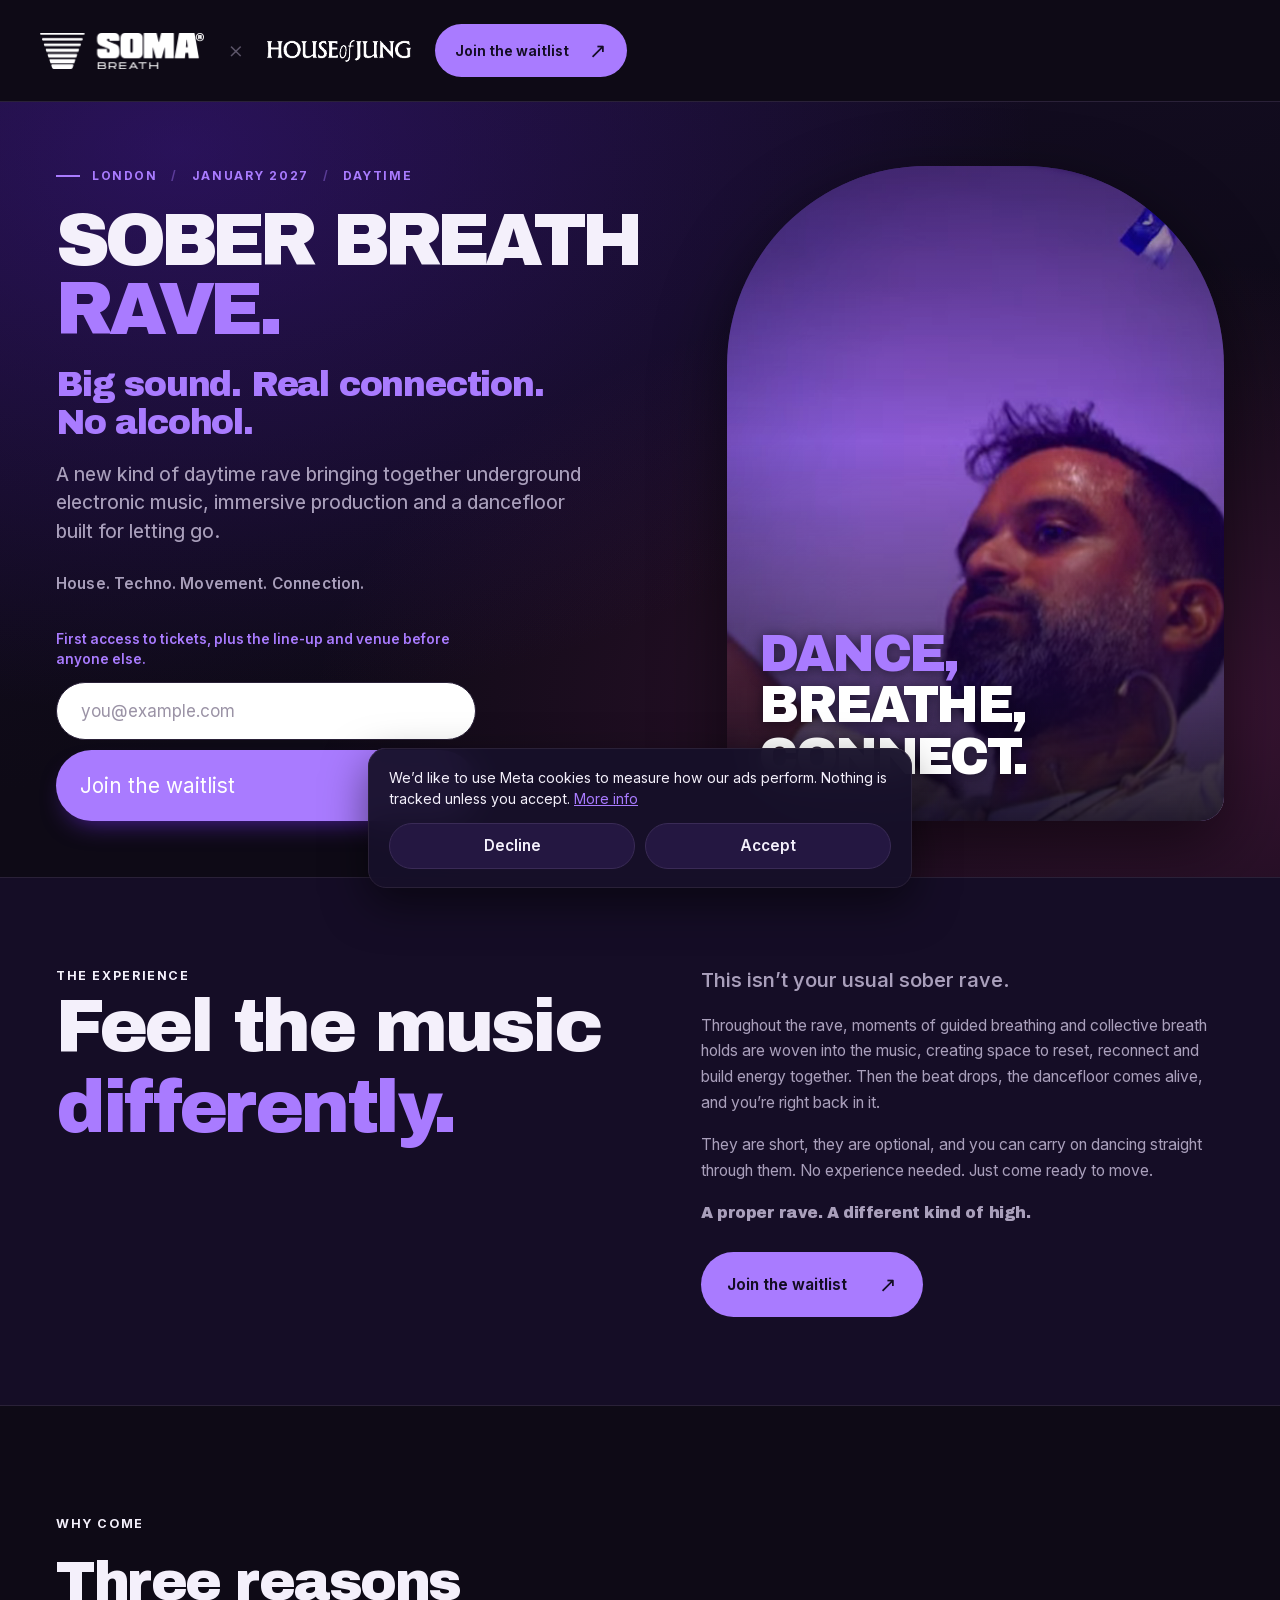
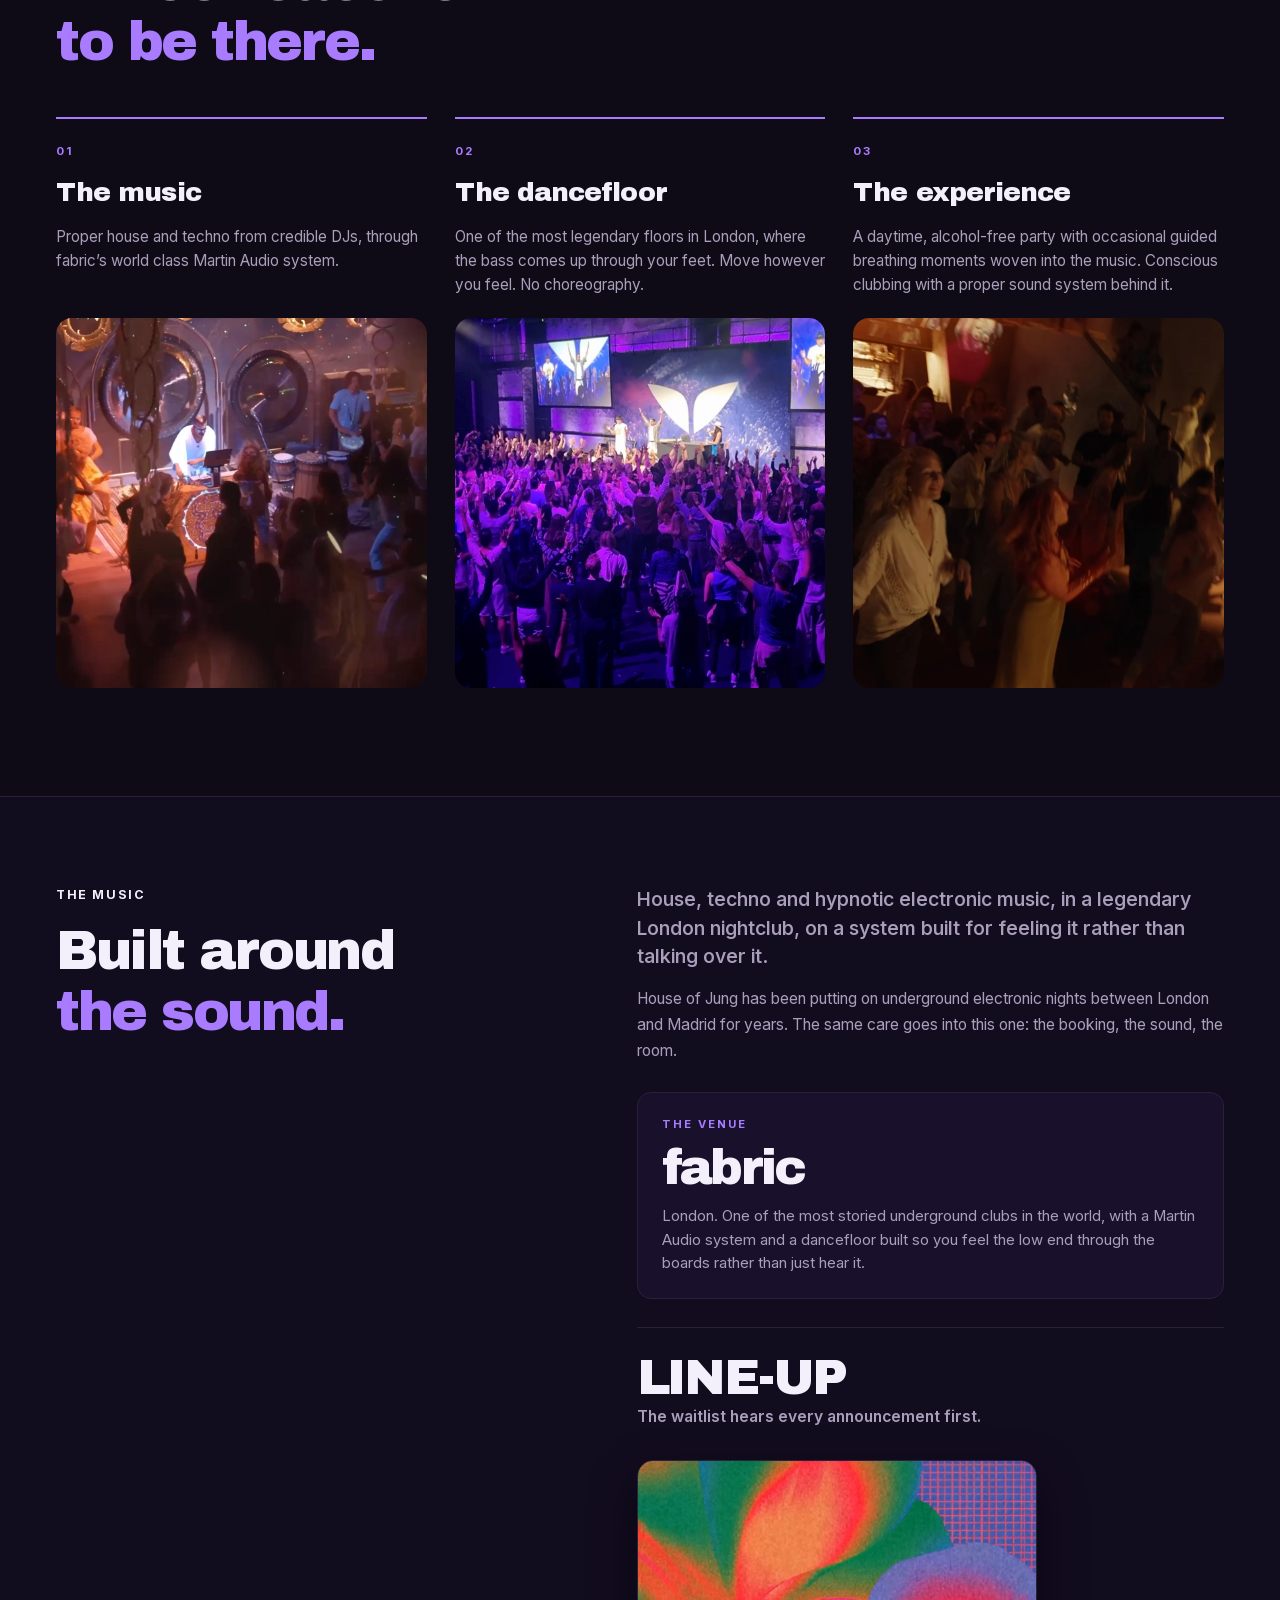
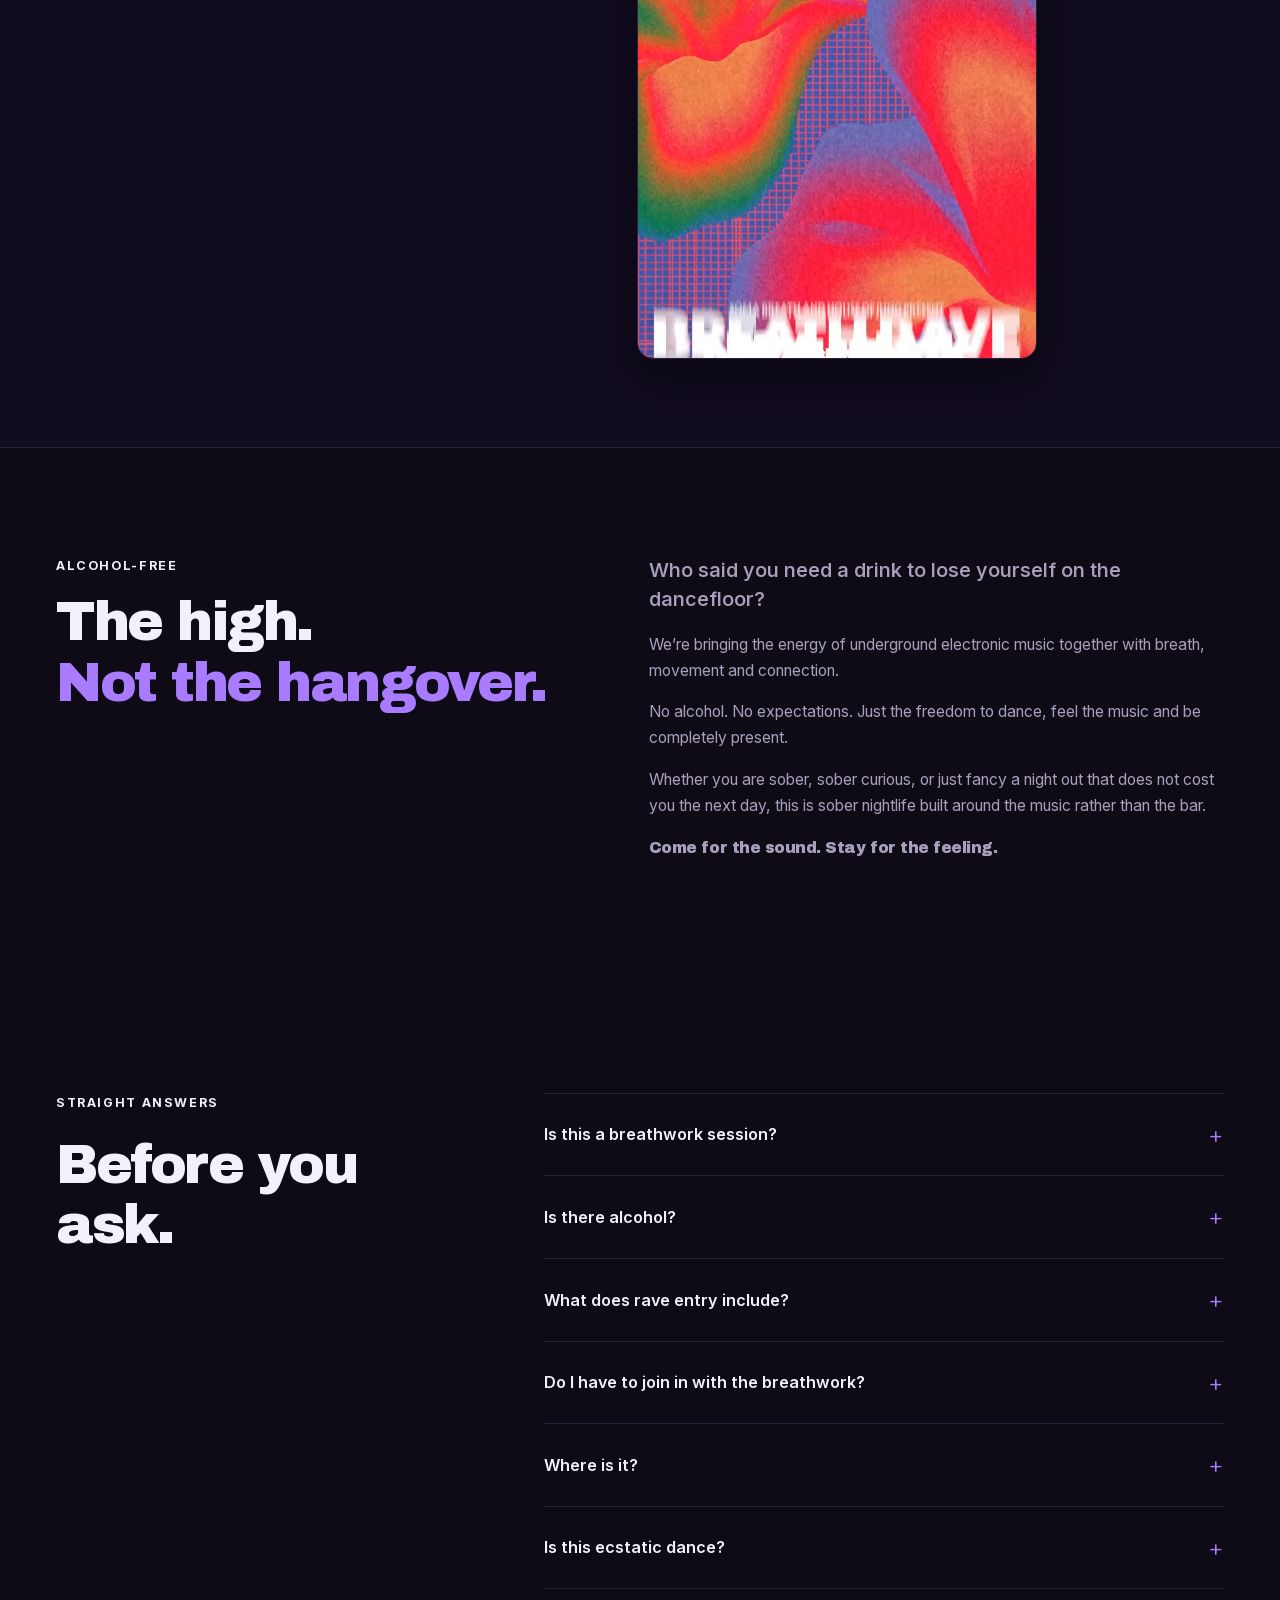
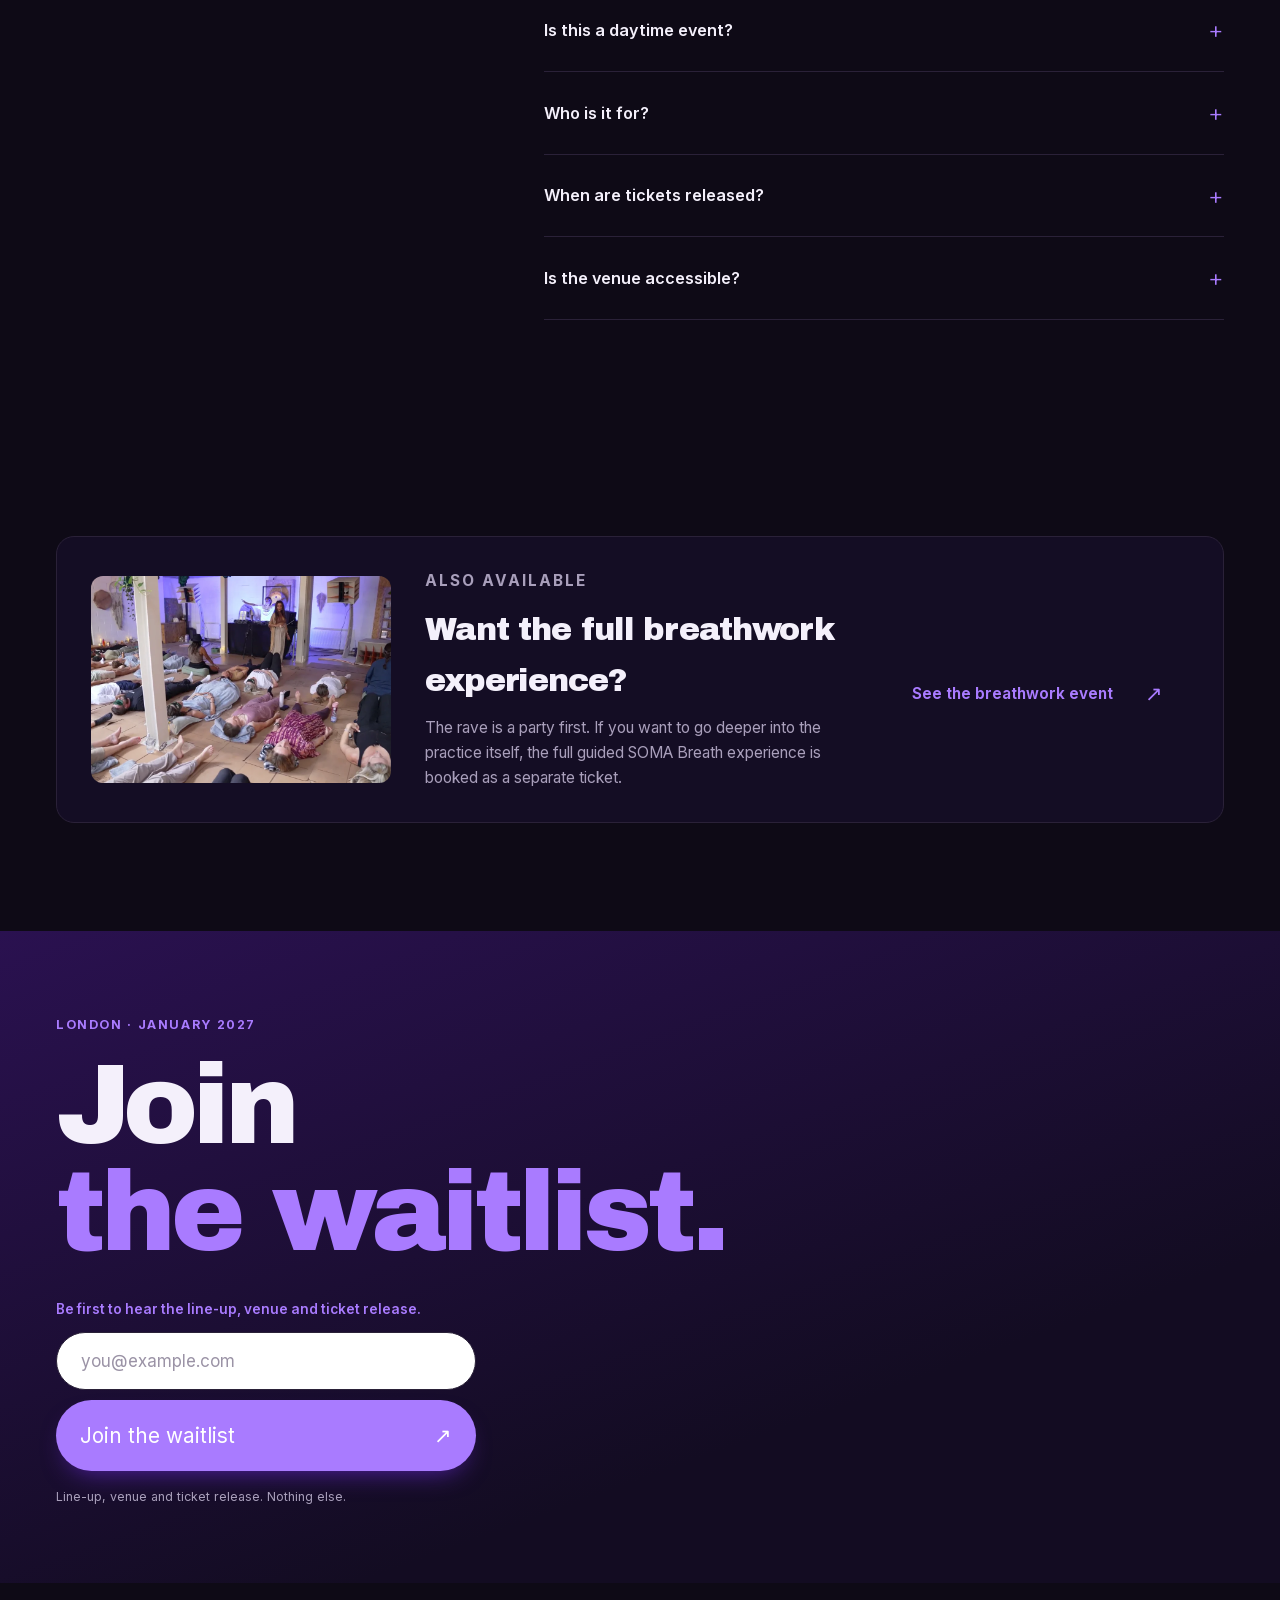
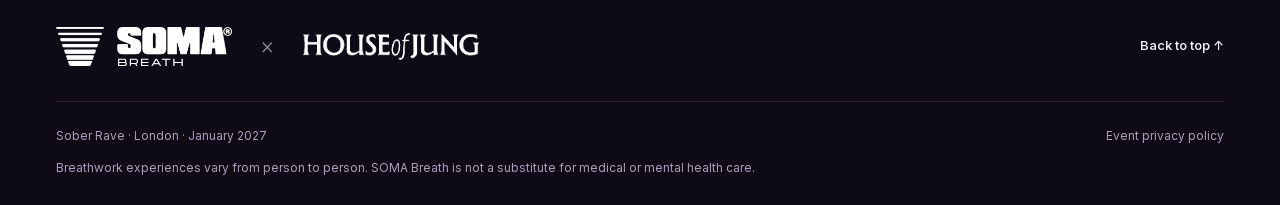
==== commit 9c70ed7b: "Drop the strapline into the corner on phones, DANCE in purple The phone rule still carried bottom: 6" ====
--- a/index.html
+++ b/index.html
@@ -87,7 +87,7 @@
           <source src="/img/rave-hero.mp4" type="video/mp4">
         </video>
         <div class="film-shade"></div>
-        <div class="film-title" aria-hidden="true">DANCE,<br>BREATHE,<br>CONNECT.</div>
+        <div class="film-title" aria-hidden="true"><span>DANCE,</span><br>BREATHE,<br>CONNECT.</div>
       </figure>
 
     </div>
--- a/css/rave.css
+++ b/css/rave.css
@@ -55,7 +55,11 @@
   position: absolute; bottom: 38px; left: 32px; right: 32px;
   font-family: Archivo, Arial, sans-serif; font-weight: 900; color: #fff;
   font-size: clamp(2rem, 4vw, 3.4rem); line-height: 1; letter-spacing: -.05em;
-}
+  /* The shade below is gradient, so footage can still come up pale behind a
+     line. A soft shadow keeps both colours readable whatever the frame. */
+  text-shadow: 0 2px 14px rgba(10,6,20,.7);
+}
+.film-title span { color: var(--purple); }
 
 .rave-eyebrow { display: flex; align-items: center; gap: 12px; flex-wrap: wrap; color: var(--purple); font-size: .75rem; }
 .rave-eyebrow .mini-line { width: 24px; height: 2px; background: var(--purple); }
@@ -258,11 +262,12 @@
   .rave-hero-inner { grid-template-columns: 1fr; gap: 36px; }
   .rave-film { min-height: 0; height: 440px; max-width: 460px; width: 100%; justify-self: center;
                border-radius: 150px 150px 18px 18px; order: -1; }
-  .film-title { font-size: 2.4rem; bottom: 66px; left: 26px; }
+  .film-title { font-size: 2.4rem; bottom: 30px; left: 28px; right: 28px; }
   }
 @media (max-width: 700px) {
   .rave-hero-inner { padding-block: 36px 40px; }
   .rave-film { height: 380px; border-radius: 120px 120px 16px 16px; }
+  .film-title { font-size: 2.15rem; bottom: 26px; left: 24px; right: 24px; }
   .rave-title { font-size: clamp(2.1rem, 11vw, 4.6rem); }
   .rave-standfirst { font-size: 1.08rem; max-width: none; }
   .lineup { margin-top: 24px; }
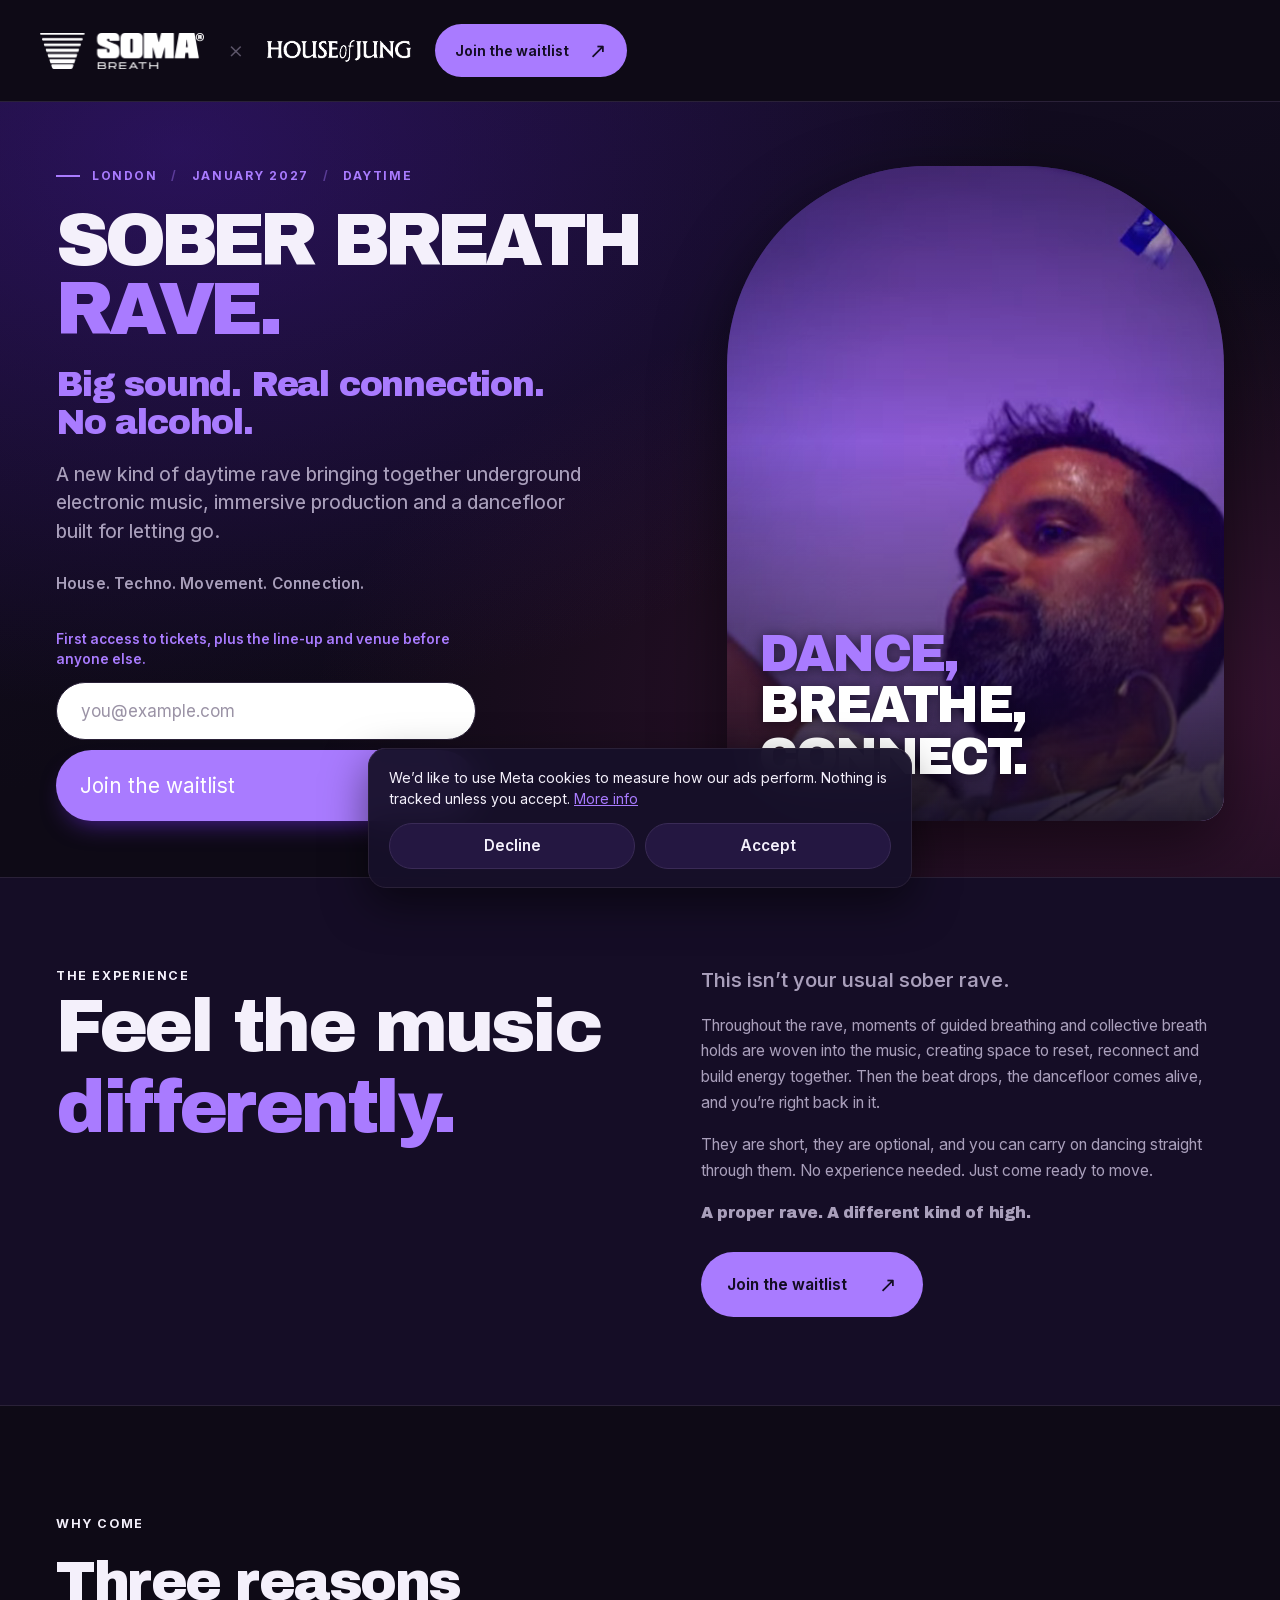
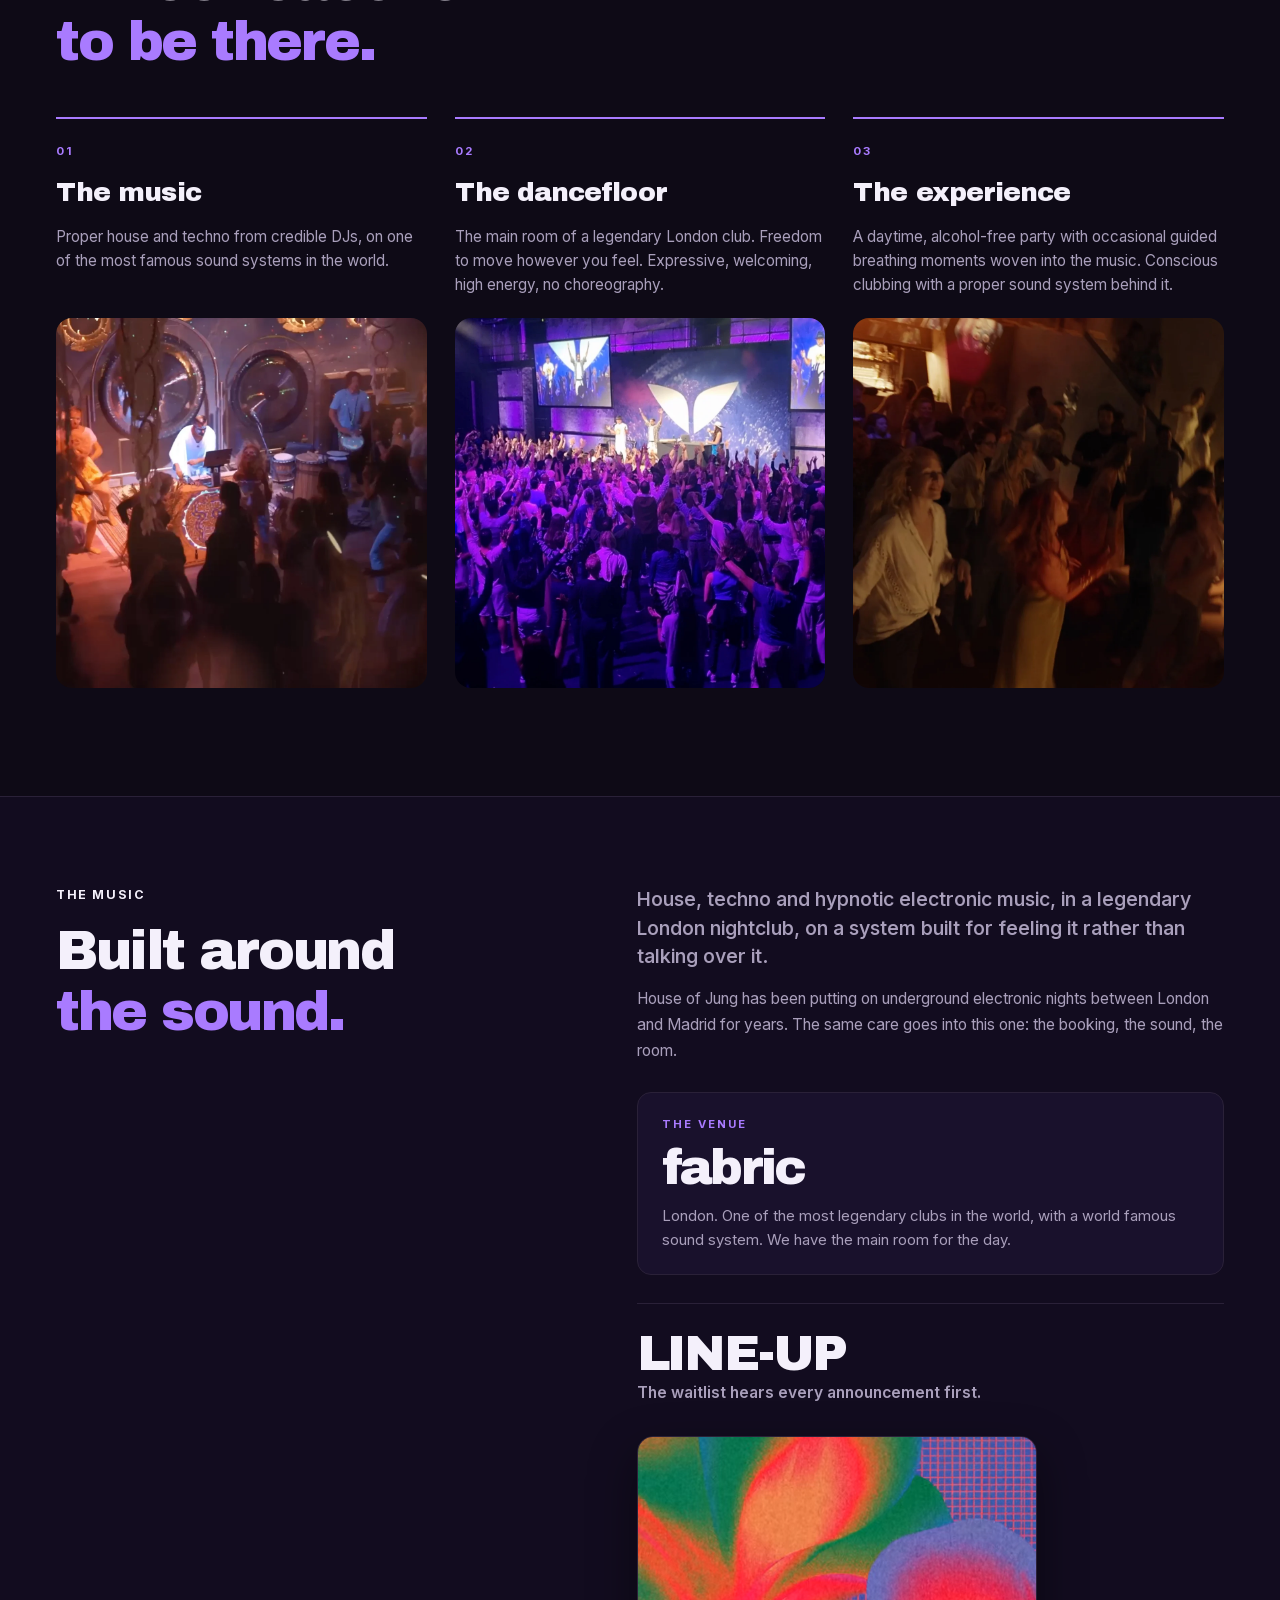
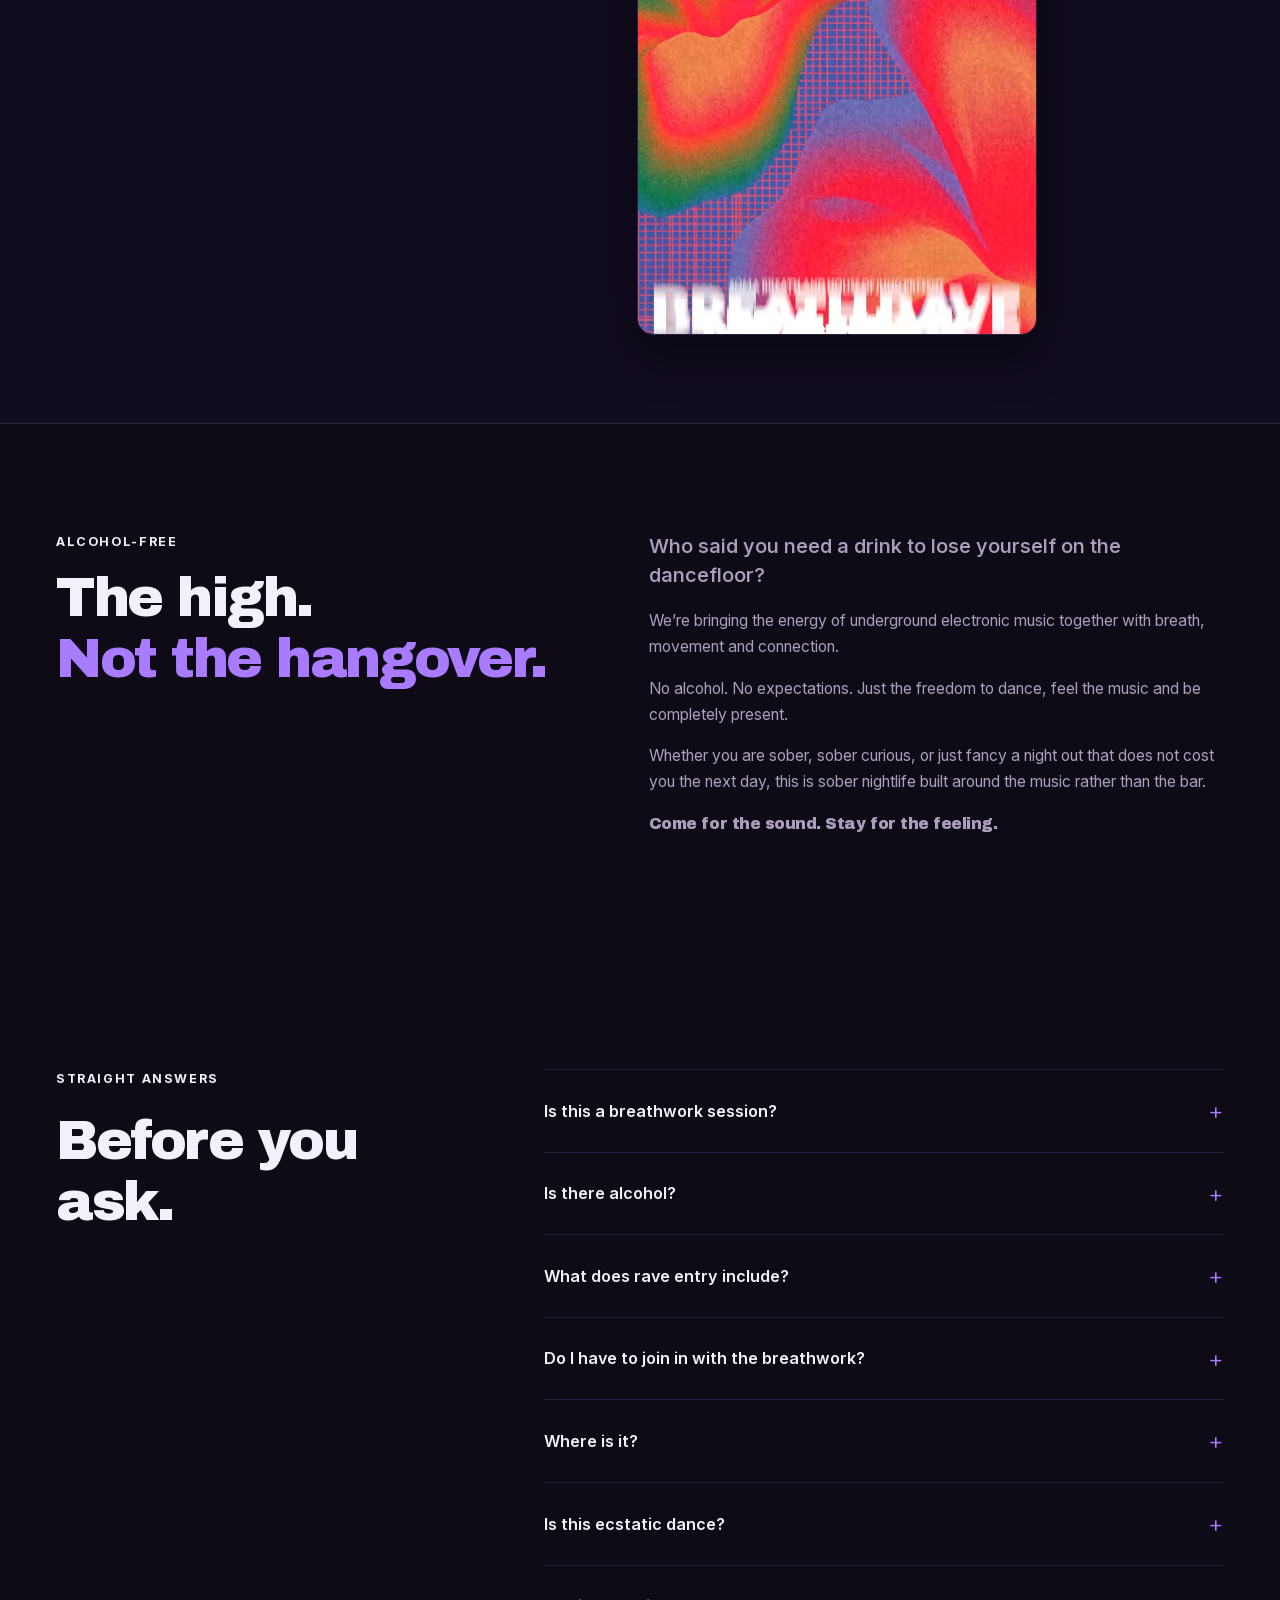
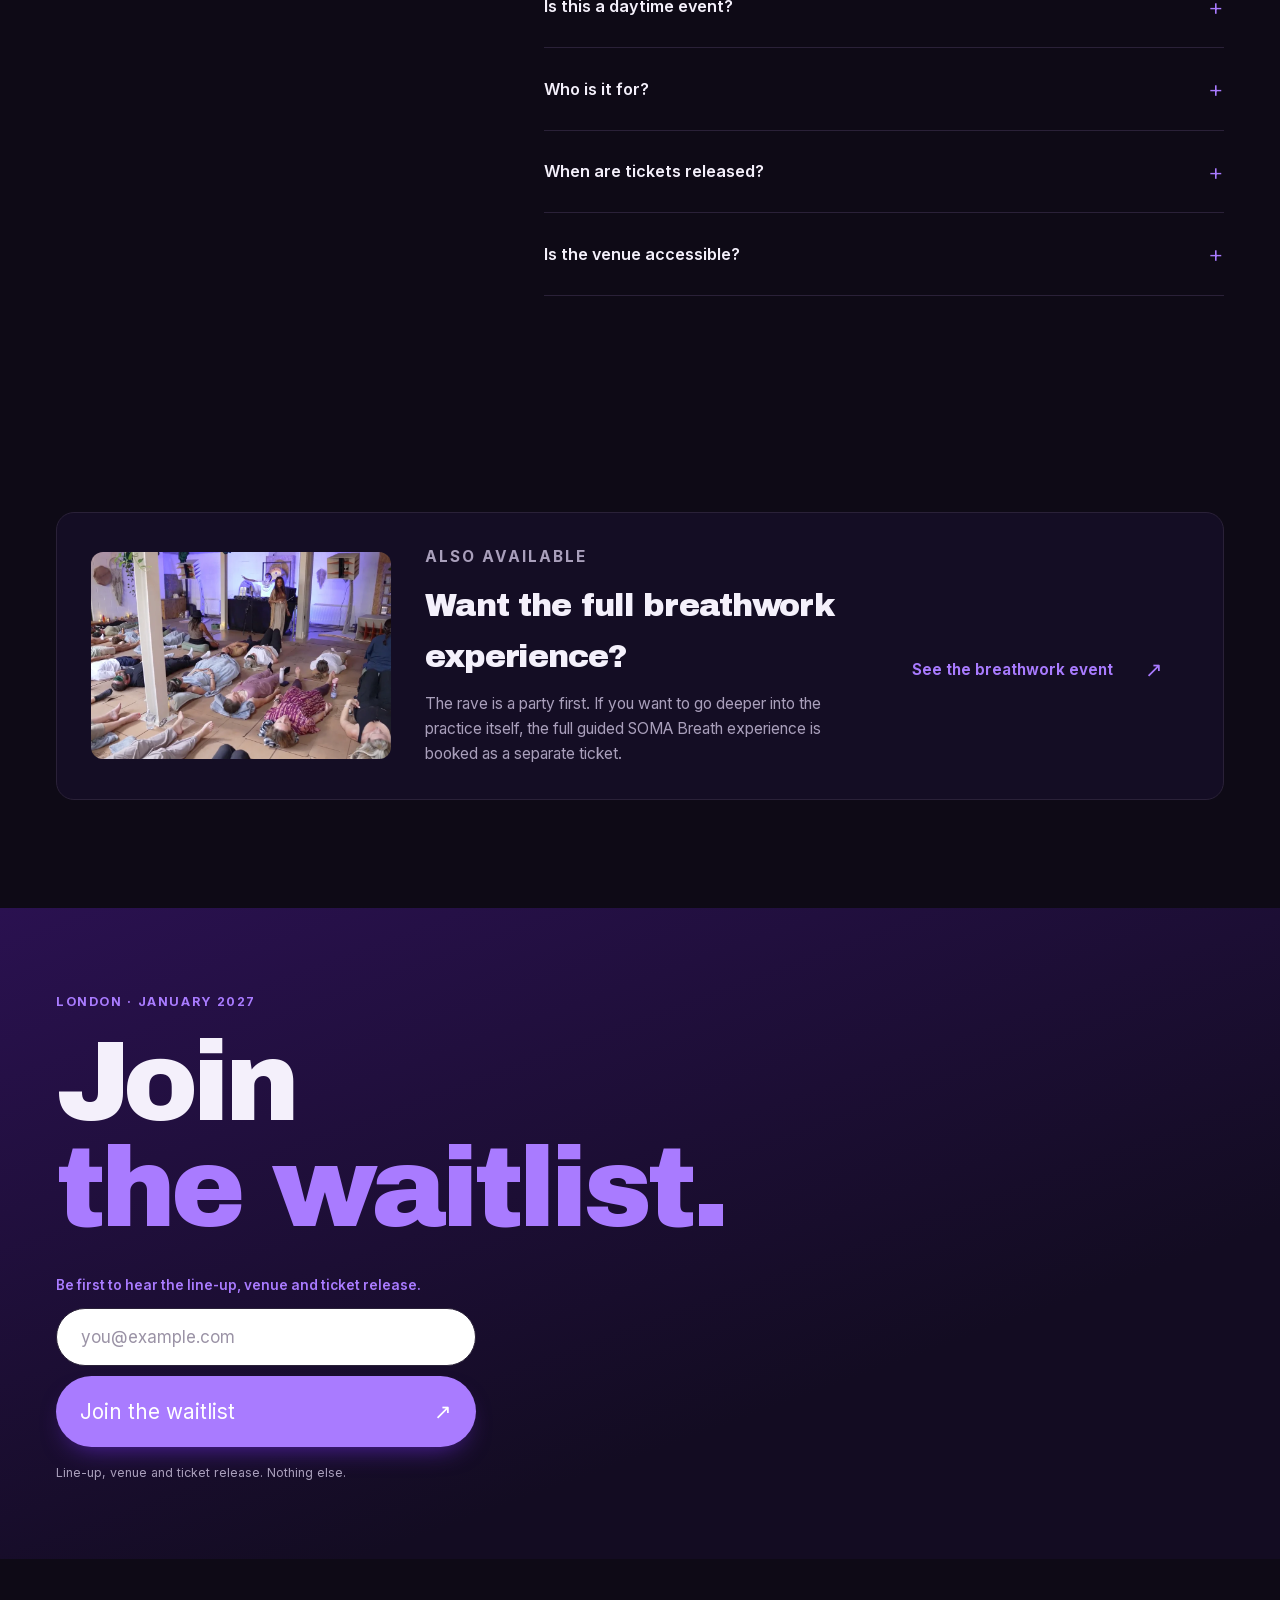
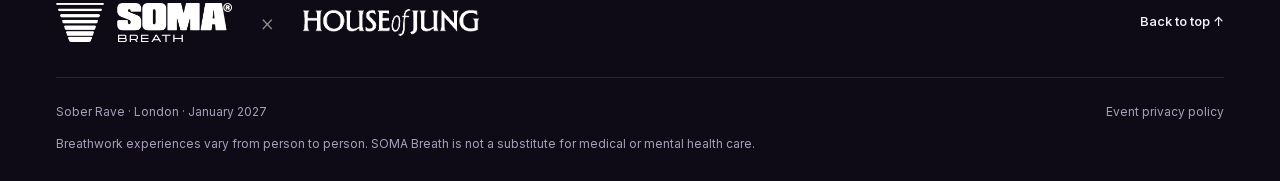
==== commit 705c9c7e: "Venue copy: lean on the reputation, drop the kit names Main room is confirmed. Copy deliberately avo" ====
--- a/index.html
+++ b/index.html
@@ -121,7 +121,7 @@
         <div class="gear-body">
           <span class="gear-no">01</span>
           <h3>The music</h3>
-          <p>Proper house and techno from credible DJs, through fabric’s world class Martin Audio system.</p>
+          <p>Proper house and techno from credible DJs, on one of the most famous sound systems in the world.</p>
         </div>
         <div class="step-image">
           <img src="/img/pillar-music.webp" alt="Musicians playing on stage as a crowd dances in front of them under warm light" width="1100" height="1100" loading="lazy">
@@ -131,7 +131,7 @@
         <div class="gear-body">
           <span class="gear-no">02</span>
           <h3>The dancefloor</h3>
-          <p>One of the most legendary floors in London, where the bass comes up through your feet. Move however you feel. No choreography.</p>
+          <p>The main room of a legendary London club. Freedom to move however you feel. Expressive, welcoming, high energy, no choreography.</p>
         </div>
         <div class="step-image">
           <img src="/img/pillar-floor.webp" alt="A large crowd with their arms raised on the dancefloor under purple light" width="1100" height="1100" loading="lazy">
@@ -161,15 +161,16 @@
         <p class="lead">House, techno and hypnotic electronic music, in a legendary London nightclub, on a system built for feeling it rather than talking over it.</p>
         <p>House of Jung has been putting on underground electronic nights between London and Madrid for years. The same care goes into this one: the booking, the sound, the room.</p>
 
-        <!-- VENUE. fabric is contracted. The date is deliberately not on the page yet.
-             TO CONFIRM: the bodysonic floor is a Room One feature specifically, so
-             check which room is booked before this copy goes near a paid campaign.
+        <!-- VENUE. fabric is contracted, main room. The date is deliberately not
+             on the page yet. Copy stays generic on purpose: it leans on the
+             reputation rather than naming kit, which means nothing here has to be
+             re-checked if the spec changes.
              The mark below is set in type. When the official fabric logo asset
              arrives, replace the <p class="venue-mark"> with an <img>. -->
         <div class="venue-card">
           <p class="venue-kicker">THE VENUE</p>
           <p class="venue-mark">fabric</p>
-          <p class="venue-note">London. One of the most storied underground clubs in the world, with a Martin Audio system and a dancefloor built so you feel the low end through the boards rather than just hear it.</p>
+          <p class="venue-note">London. One of the most legendary clubs in the world, with a world famous sound system. We have the main room for the day.</p>
         </div>
 
         <!-- LINE-UP. Nothing here is announced yet, and nothing should be listed
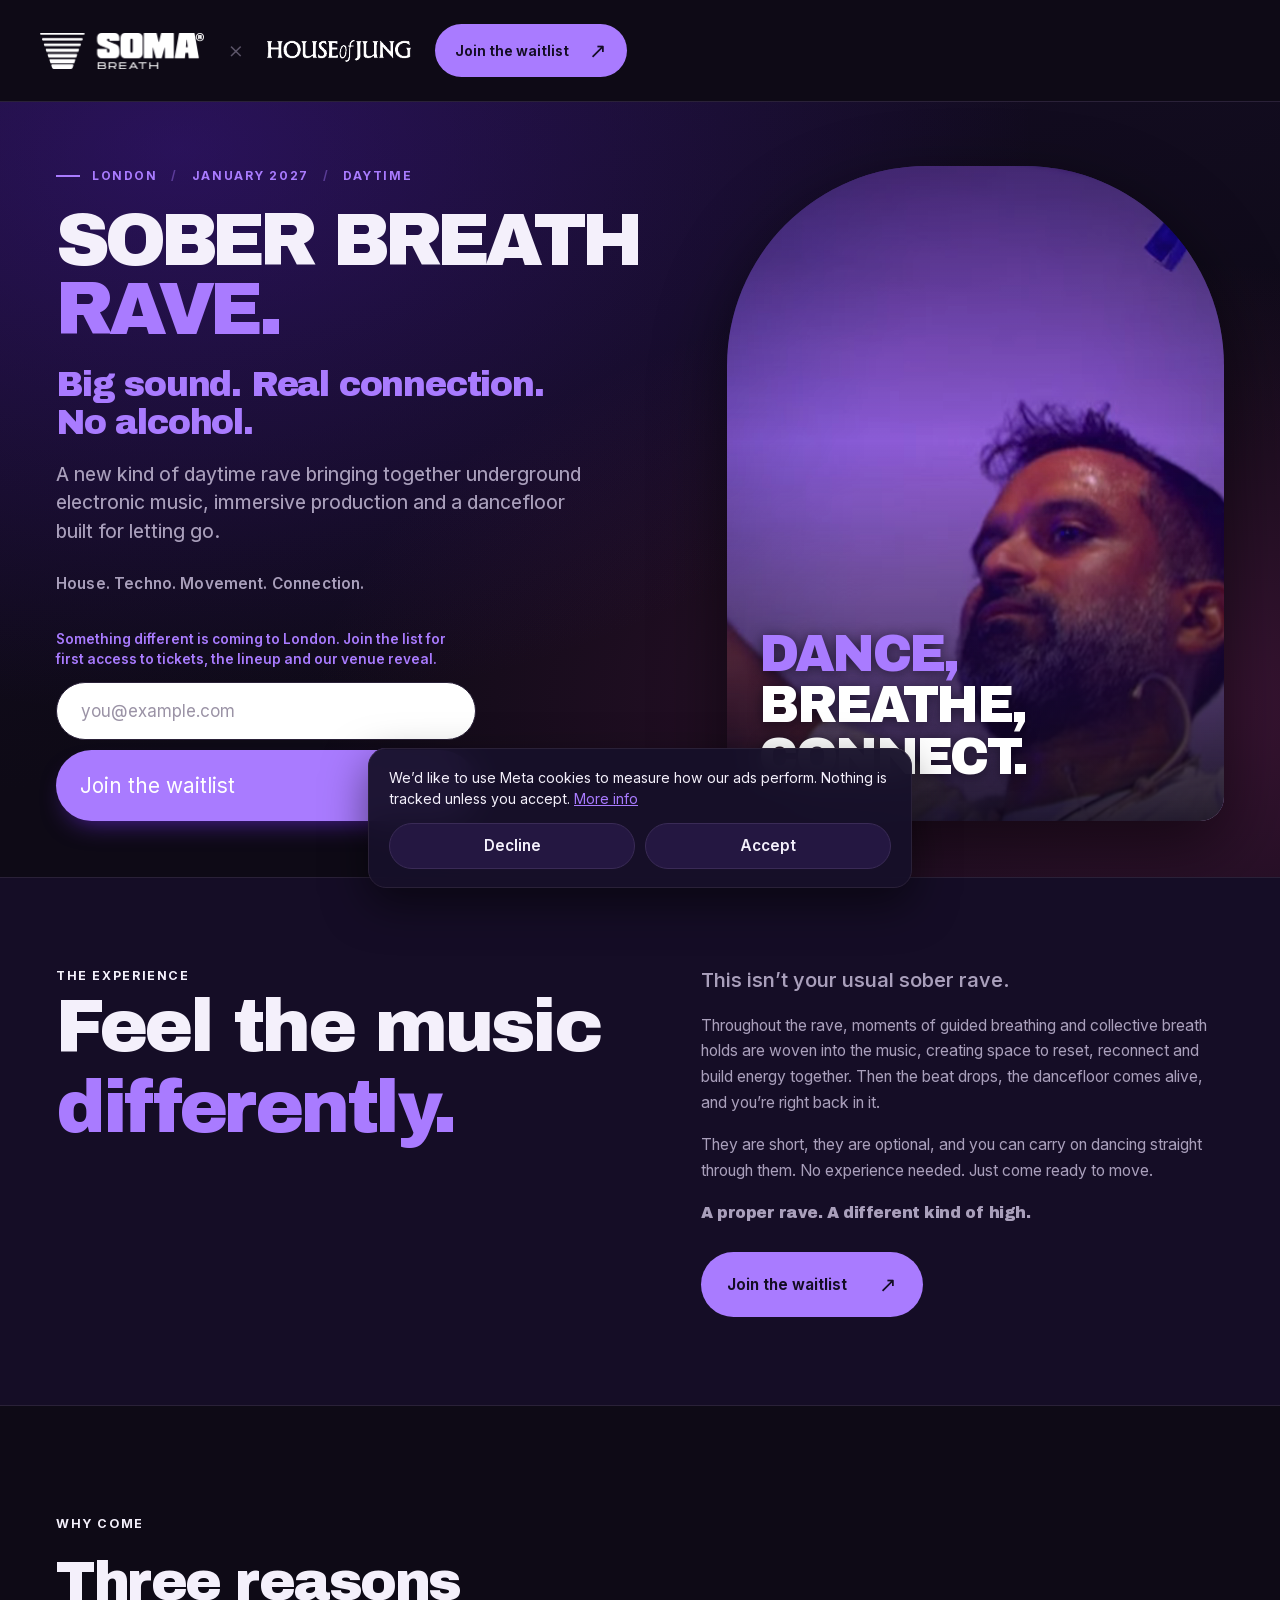
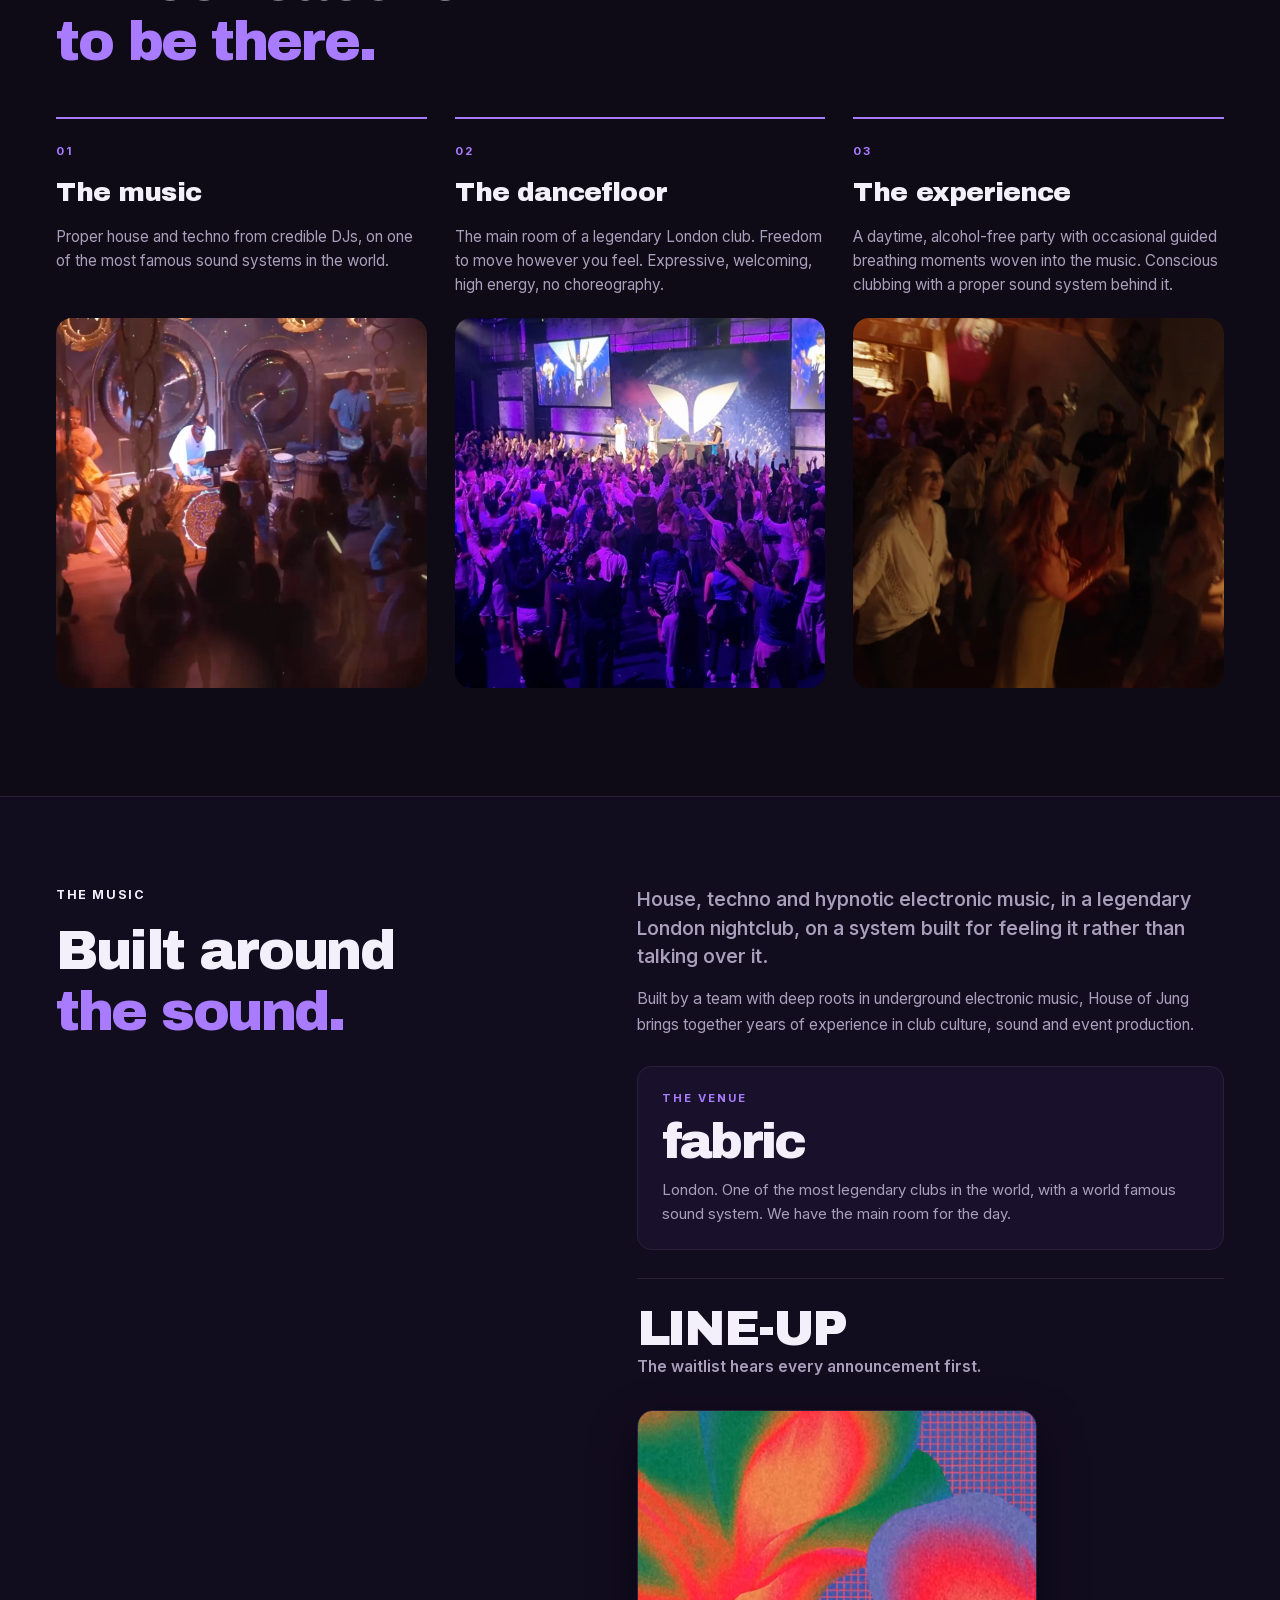
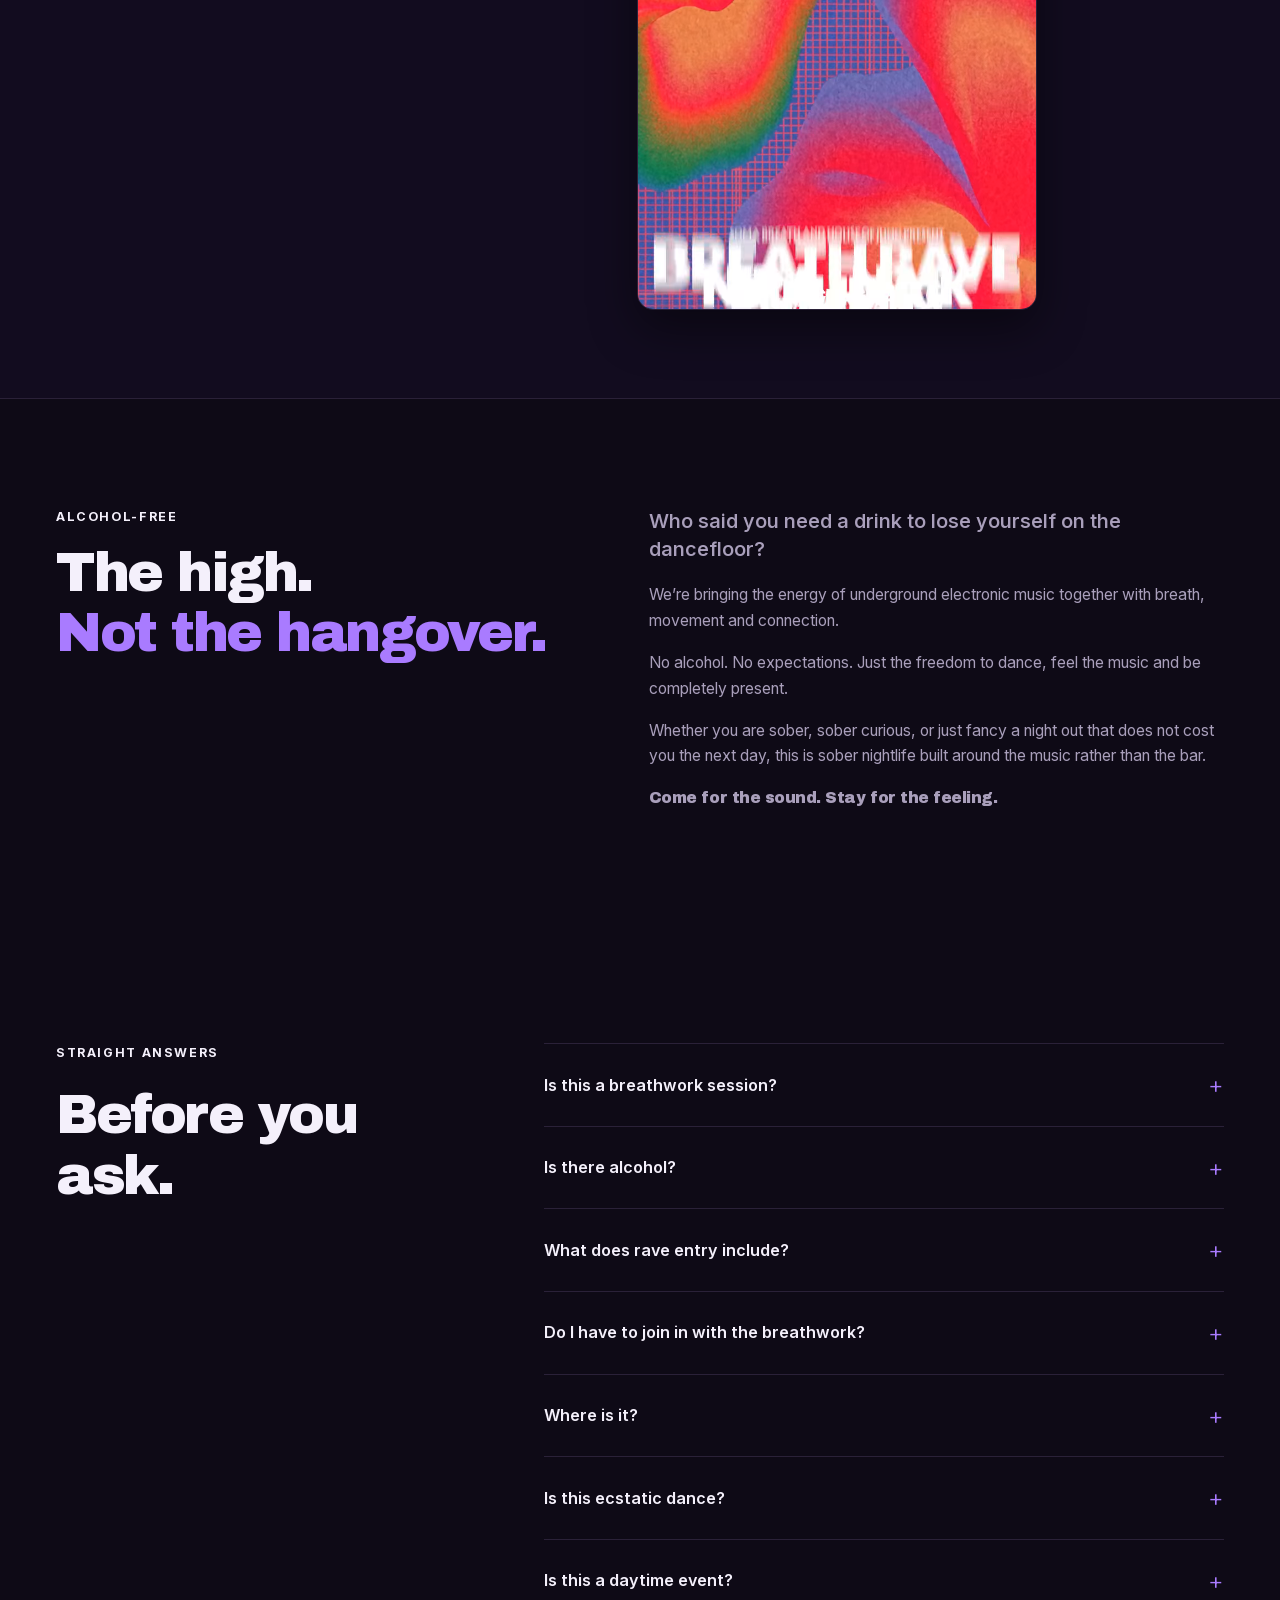
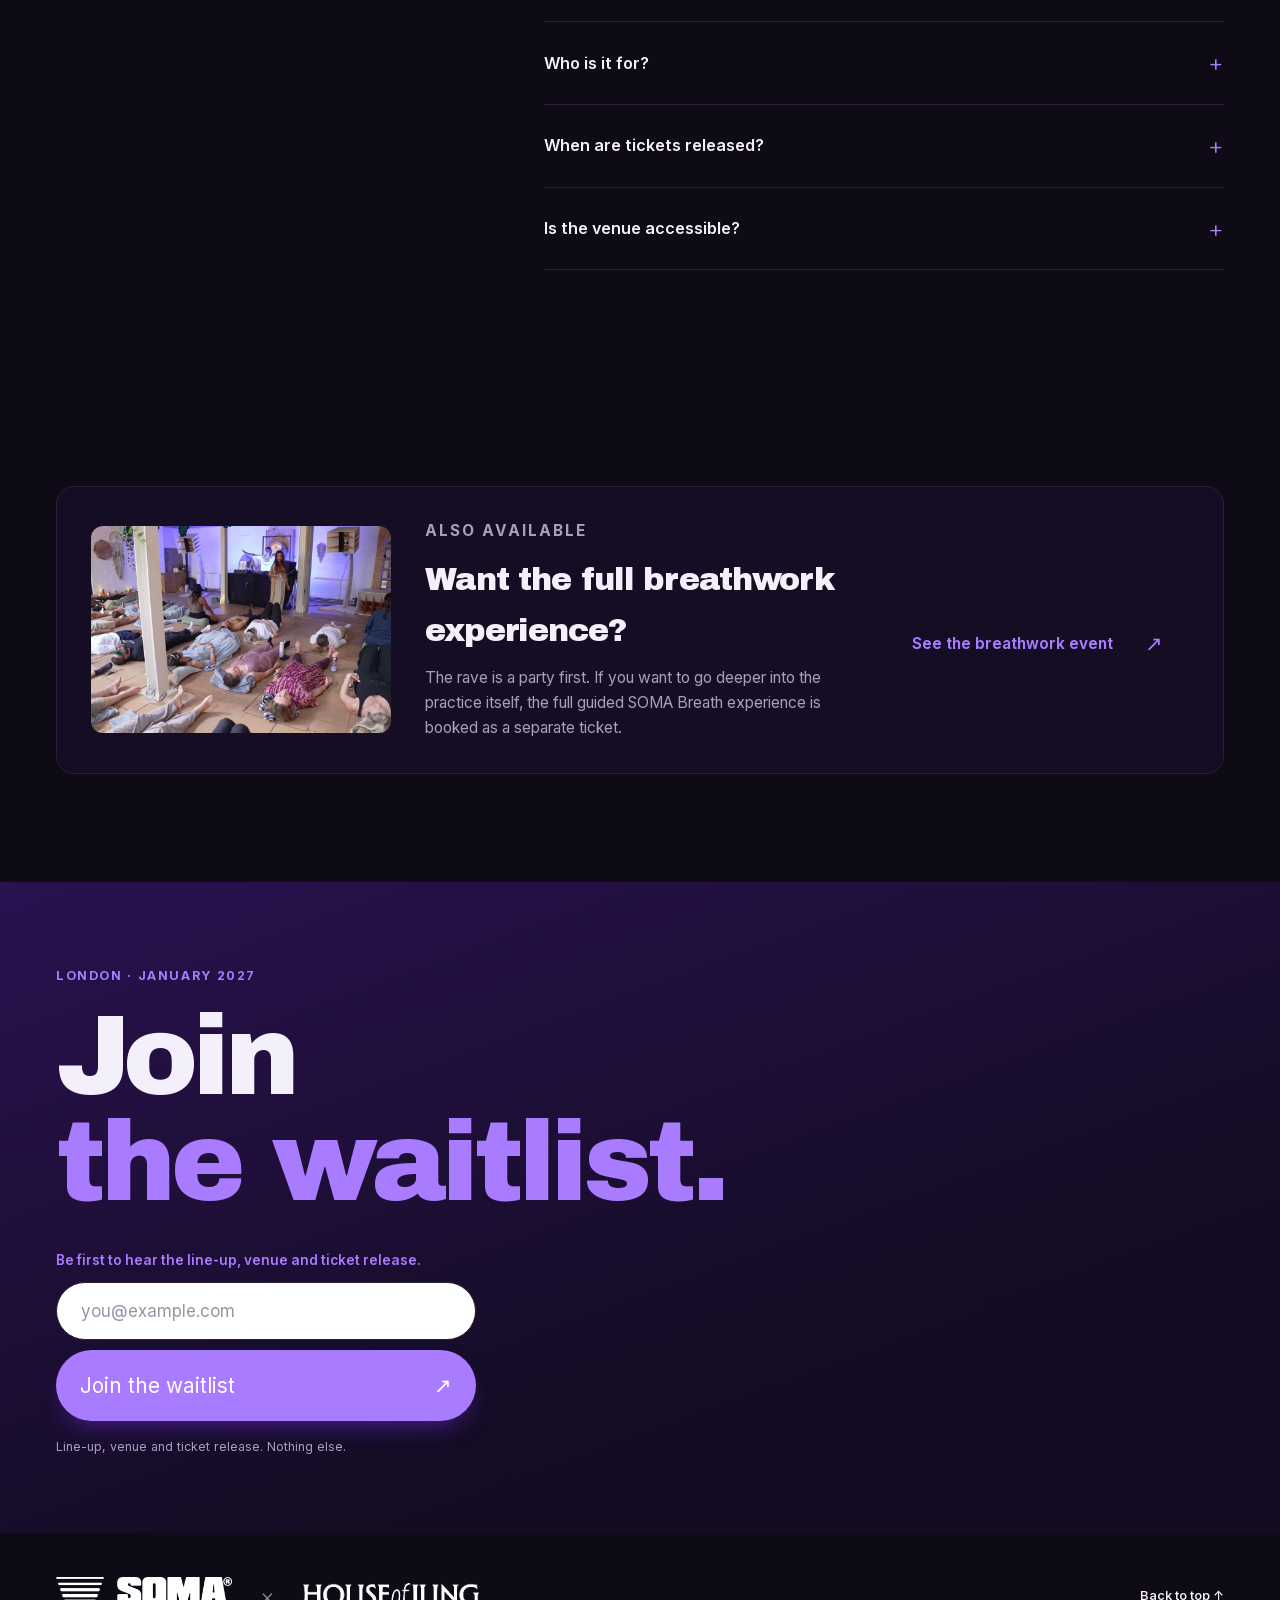
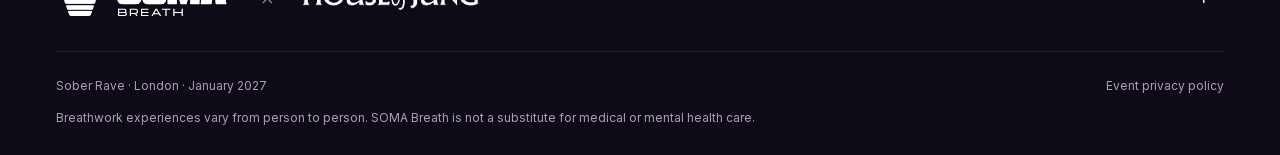
==== commit 9fc86b78: "Copy changes, plus fix the unreadable thank-you panel Hero waitlist line, House of Jung background, " ====
--- a/index.html
+++ b/index.html
@@ -61,7 +61,7 @@
         <p class="genre-strip">House. Techno. Movement. Connection.</p>
 
         <div class="rave-signup">
-          <p class="signup-kicker">First access to tickets, plus the line-up and venue before anyone else.</p>
+          <p class="signup-kicker">Something different is coming to London. Join the list for first access to tickets, the lineup and our venue reveal.</p>
 <form class="signup-form" action="/api/subscribe" method="post" novalidate>
 <label for="email-rave">Email address</label>
 <input id="email-rave" name="email" type="email" placeholder="you@example.com" autocomplete="email"
@@ -159,7 +159,7 @@
       </div>
       <div class="rave-music-copy">
         <p class="lead">House, techno and hypnotic electronic music, in a legendary London nightclub, on a system built for feeling it rather than talking over it.</p>
-        <p>House of Jung has been putting on underground electronic nights between London and Madrid for years. The same care goes into this one: the booking, the sound, the room.</p>
+        <p>Built by a team with deep roots in underground electronic music, House of Jung brings together years of experience in club culture, sound and event production.</p>
 
         <!-- VENUE. fabric is contracted, main room. The date is deliberately not
              on the page yet. Copy stays generic on purpose: it leans on the
@@ -226,8 +226,8 @@
       <details><summary>Where is it?<span aria-hidden="true">+</span></summary><div class="answer"><p>A legendary London nightclub. We are announcing the venue properly shortly, and the waitlist hears it first. What we will say now is that it is a room with a serious reputation and a sound system to match.</p></div></details>
       <details><summary>Is this ecstatic dance?<span aria-hidden="true">+</span></summary><div class="answer"><p>It shares some ground with ecstatic dance and conscious clubbing: alcohol-free, no pressure, no right way to move. The difference is that this is DJ-led house and techno in a nightclub rather than a facilitated dance journey, and the breathwork is a short moment rather than the frame around the whole thing. If you come from the ecstatic dance or sober rave community you will feel at home. If you have never done either, you will be fine too.</p></div></details>
       <details><summary>Is this a daytime event?<span aria-hidden="true">+</span></summary><div class="answer"><p>Yes. It is a daytime rave: it runs during the day and you are done and home in good time. Full timings go out with the on sale announcement.</p></div></details>
-      <details><summary>Who is it for?<span aria-hidden="true">+</span></summary><div class="answer"><p>Anyone who loves electronic music and fancies experiencing it differently. All ages, first timers welcome, and no dance or breathwork experience needed. Many people come on their own and some with friends. Either way, you can expect a very warm welcome.</p></div></details>
-      <details><summary>When are tickets released?<span aria-hidden="true">+</span></summary><div class="answer"><p>Well before the event, and sooner than the January date suggests. The on sale date is not public yet. Join the waitlist and you will be emailed the moment tickets go live, with first access ahead of general release.</p><button class="text-link" type="button" data-open-signup>Join the waitlist <span aria-hidden="true">↗</span></button></div></details>
+      <details><summary>Who is it for?<span aria-hidden="true">+</span></summary><div class="answer"><p>Anyone who loves electronic music and wants to experience it differently. Whether you’re sober, sober-curious or simply looking for something new, you’re welcome. No previous breathwork or dance experience needed.</p><p>Age restrictions and full event details will be confirmed before tickets go on sale.</p></div></details>
+      <details><summary>When are tickets released?<span aria-hidden="true">+</span></summary><div class="answer"><p>Tickets haven’t been released yet. Join the waitlist to be first to hear when they go live, with early access ahead of the public release.</p><button class="text-link" type="button" data-open-signup>Join the waitlist <span aria-hidden="true">↗</span></button></div></details>
       <details><summary>Is the venue accessible?<span aria-hidden="true">+</span></summary><div class="answer"><p>Tell us what you need at <a href="mailto:info@houseofjung.org">info@houseofjung.org</a> and we will confirm exactly what the venue can offer before you book. Full access details go out with the on sale announcement.</p></div></details>
     </div>
   </section>
--- a/css/rave.css
+++ b/css/rave.css
@@ -222,6 +222,16 @@
 .rave-close h2 { font-size: clamp(3.4rem, 11vw, 7rem); line-height: .95; margin: 18px 0 32px; }
 .rave-close h2 span { color: var(--purple); }
 .rave-fine { font-size: .78rem; color: var(--muted); margin-top: 16px; }
+
+/* ---------- the thank-you panel ----------
+   site.css gives it a near-white surface and colours the text with --ink,
+   which this page flips to near-white. White on white, in the inline form
+   and inside the dialog. Give it a dark surface here. */
+body.rave .signup-thanks {
+  background: #1d1433; border-color: #2f2447;
+}
+body.rave .signup-thanks .thanks-title { color: var(--ink); }
+body.rave .signup-thanks p { color: #c3b8d8; }
 
 /* ---------- the two shared bars ----------
    style.css and site.css give the consent banner and the phone CTA bar a
--- a/css/site.css
+++ b/css/site.css
@@ -72,7 +72,7 @@
 }
 
 .signup-thanks .thanks-title {
-  font-family: "Archivo Black", var(--font);
+  font-family: Archivo, var(--font);
   font-size: 1.15rem;
   color: var(--ink);
   margin: 0 0 6px;
@@ -172,7 +172,7 @@
 .signup-dialog .eyebrow { font-size: .7rem; letter-spacing: .12em; color: var(--muted); margin: 0 0 10px; }
 
 .signup-dialog h2 {
-  font-family: "Archivo Black", var(--font);
+  font-family: Archivo, var(--font);
   font-size: 1.6rem;
   line-height: 1.1;
   margin: 0 0 10px;
@@ -434,7 +434,7 @@
 .proof-list li { display: grid; gap: 7px; }
 
 .proof-list strong {
-  font-family: "Archivo Black", var(--font);
+  font-family: Archivo, var(--font);
   font-size: .95rem;
   letter-spacing: -.01em;
   color: var(--ink);
@@ -472,7 +472,7 @@
 }
 
 .venue-secret-large {
-  font-family: "Archivo Black", var(--font);
+  font-family: Archivo, var(--font);
   font-size: clamp(2rem, 7vw, 3.1rem);
   line-height: 1.02;
   letter-spacing: -.035em;
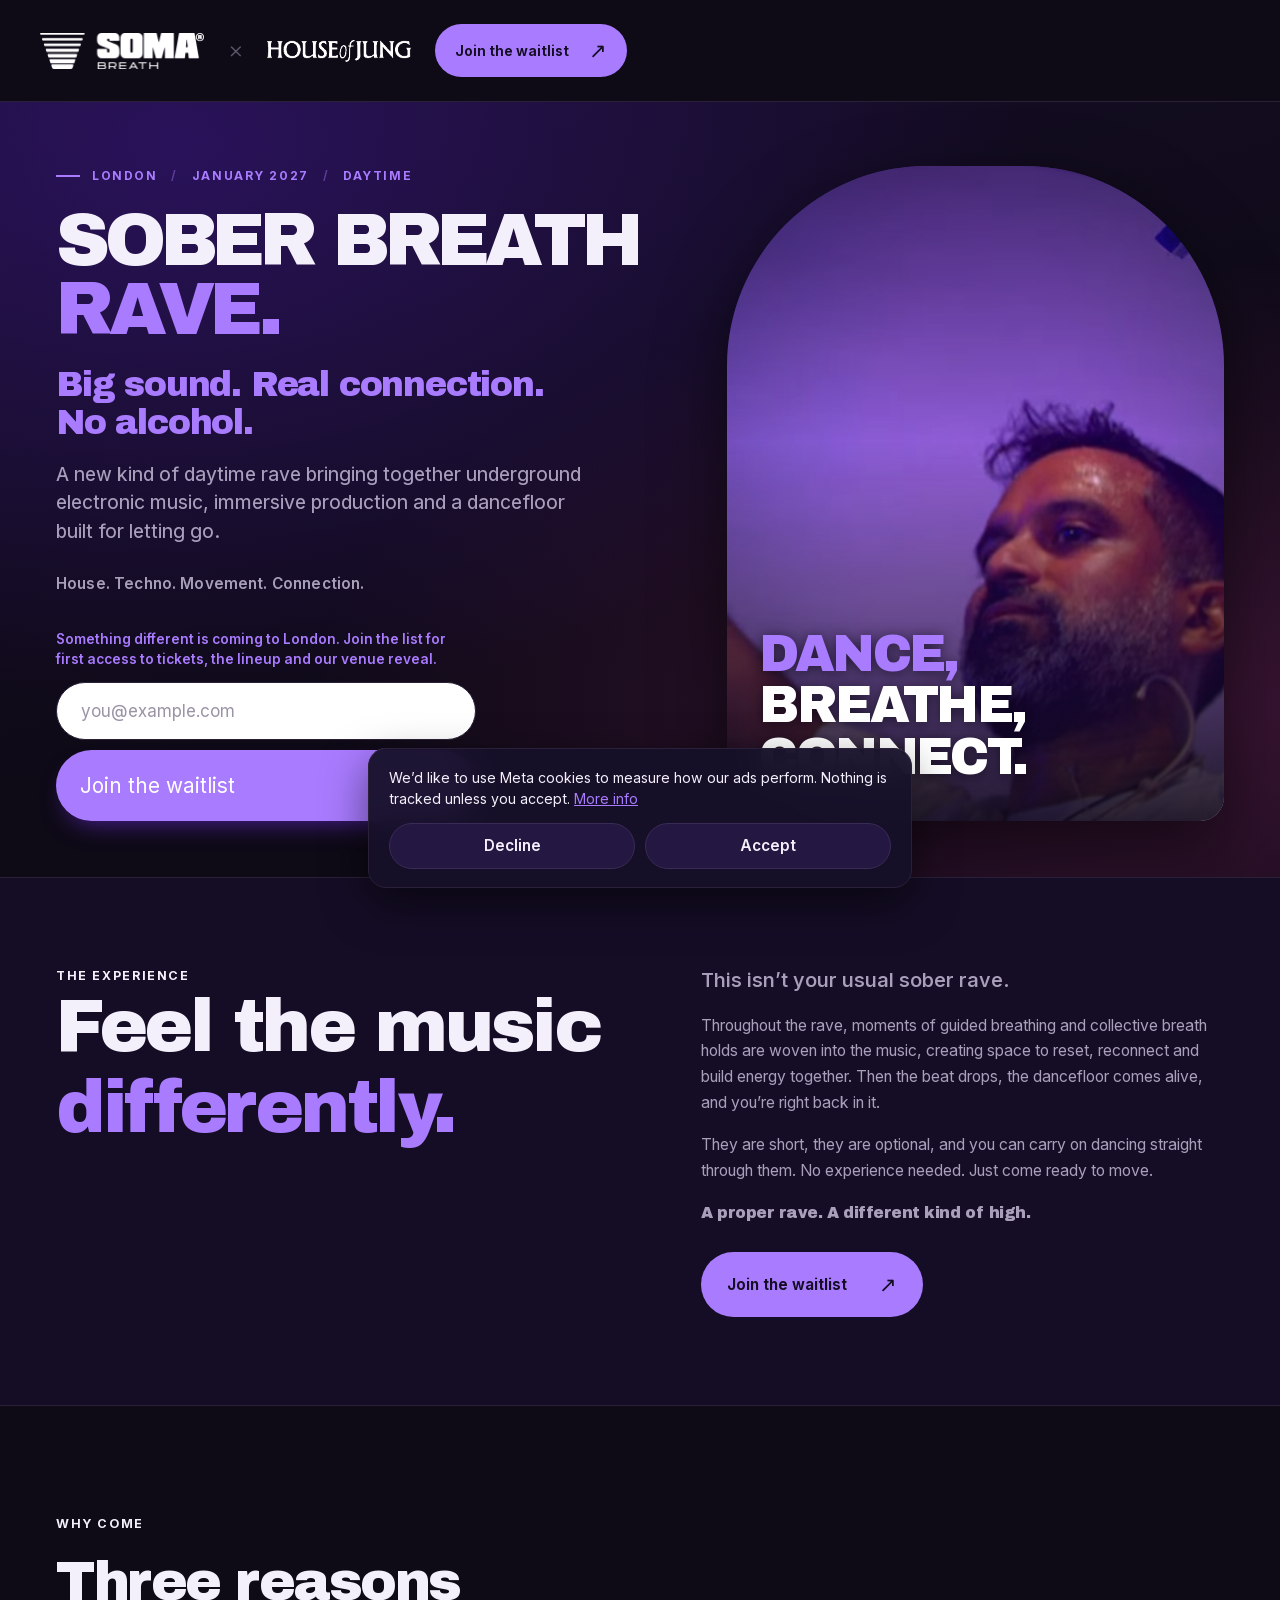
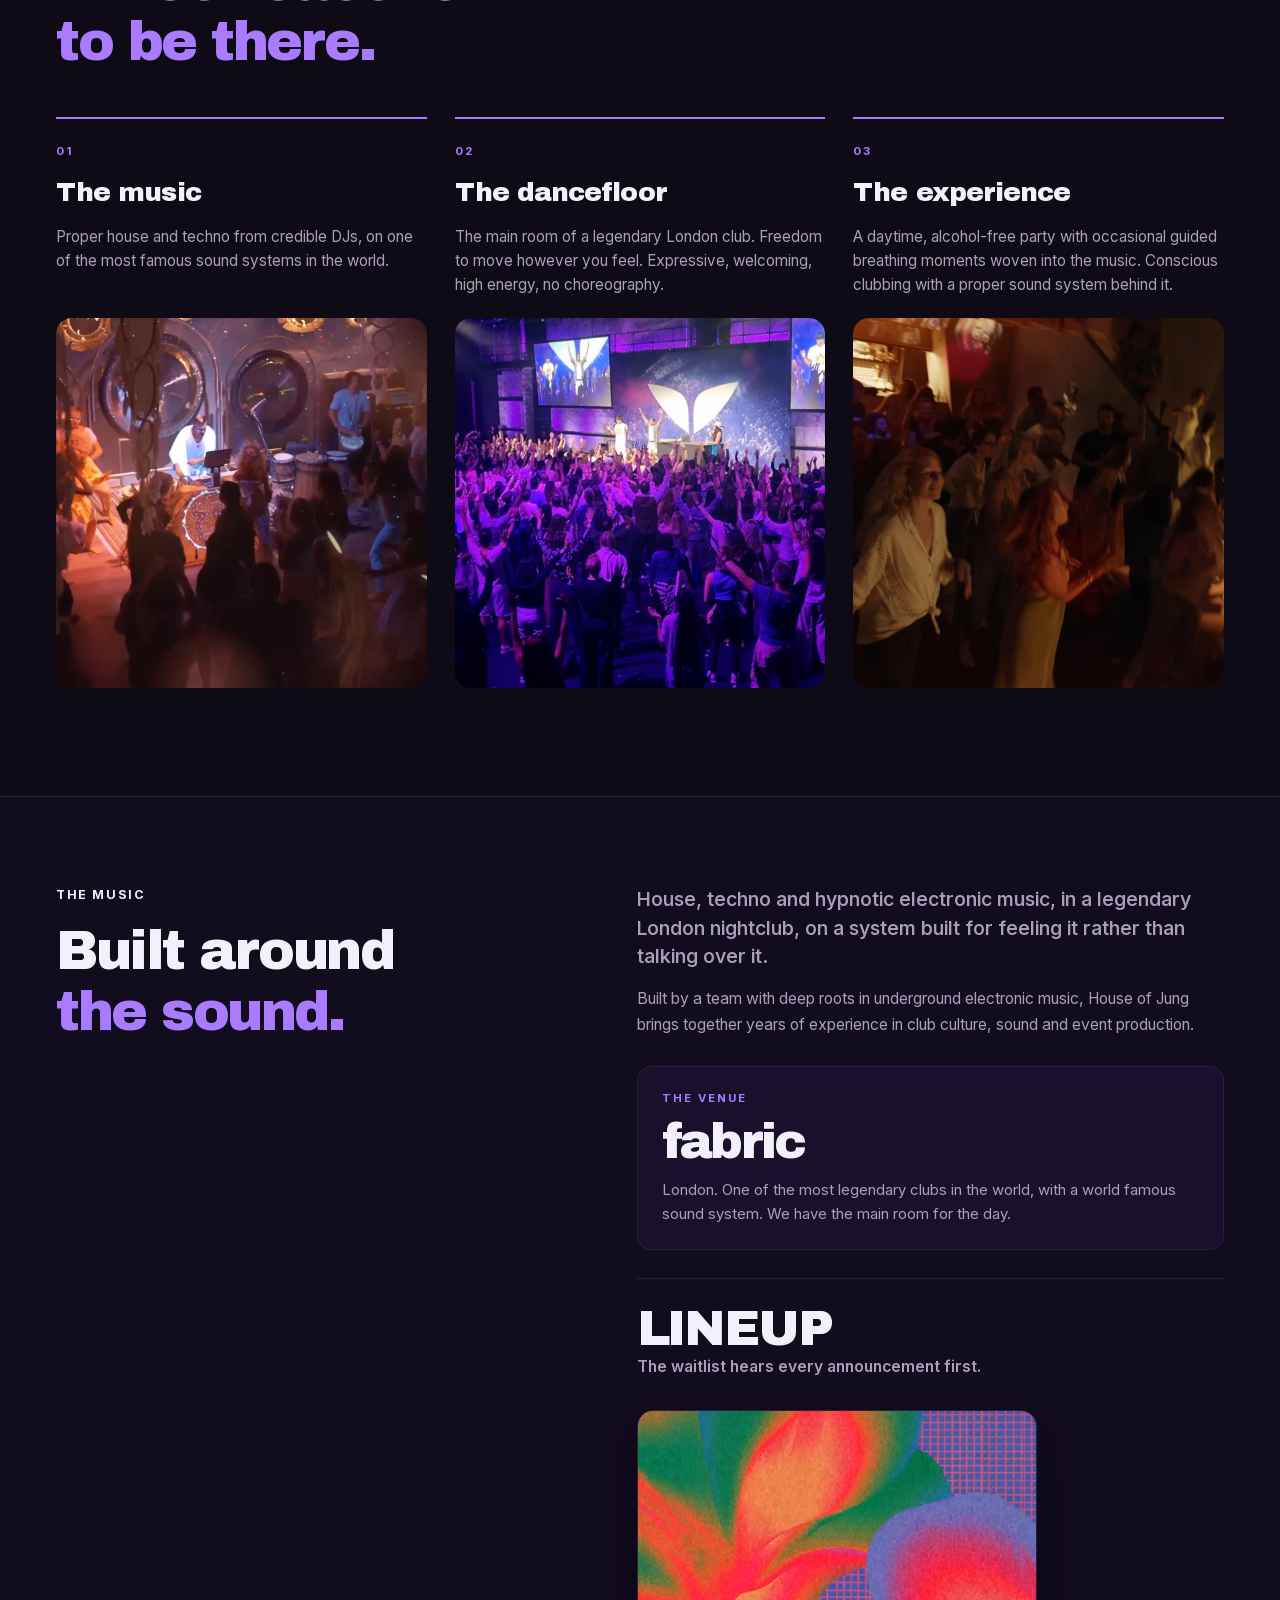
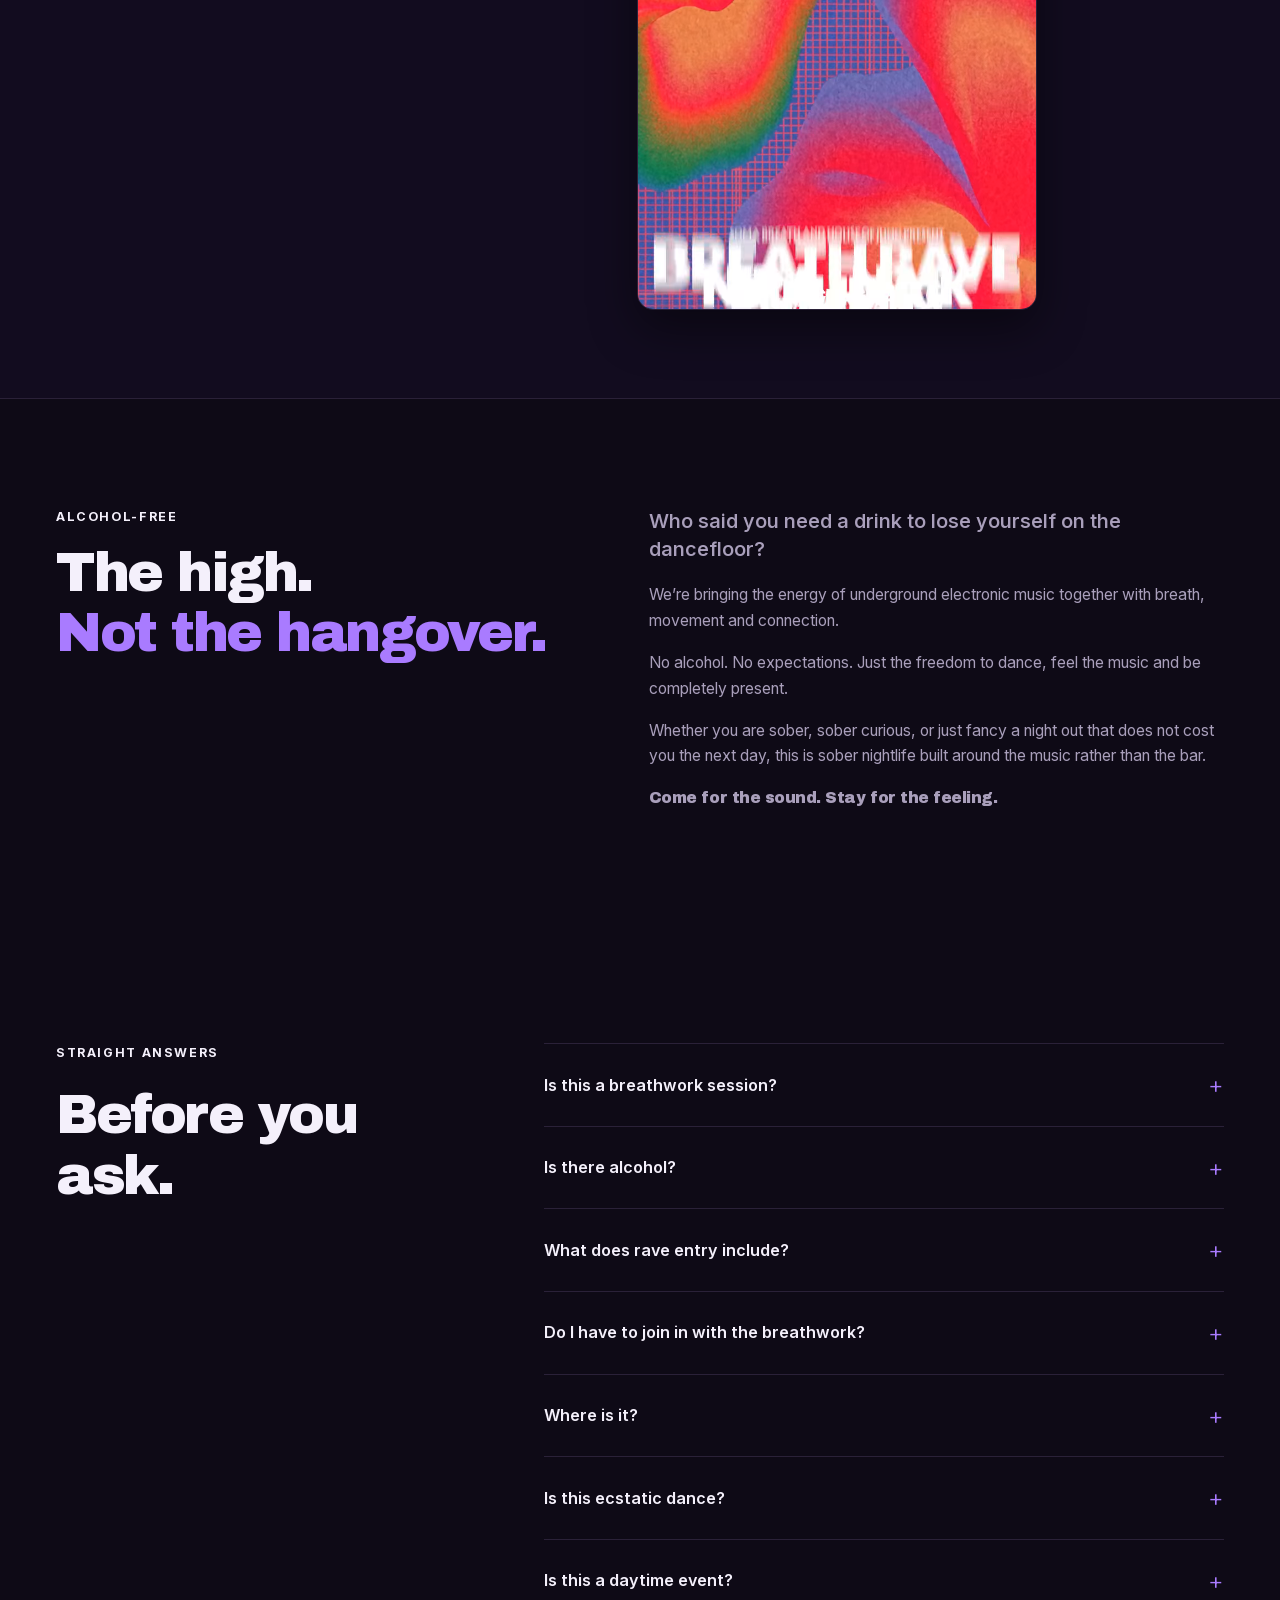
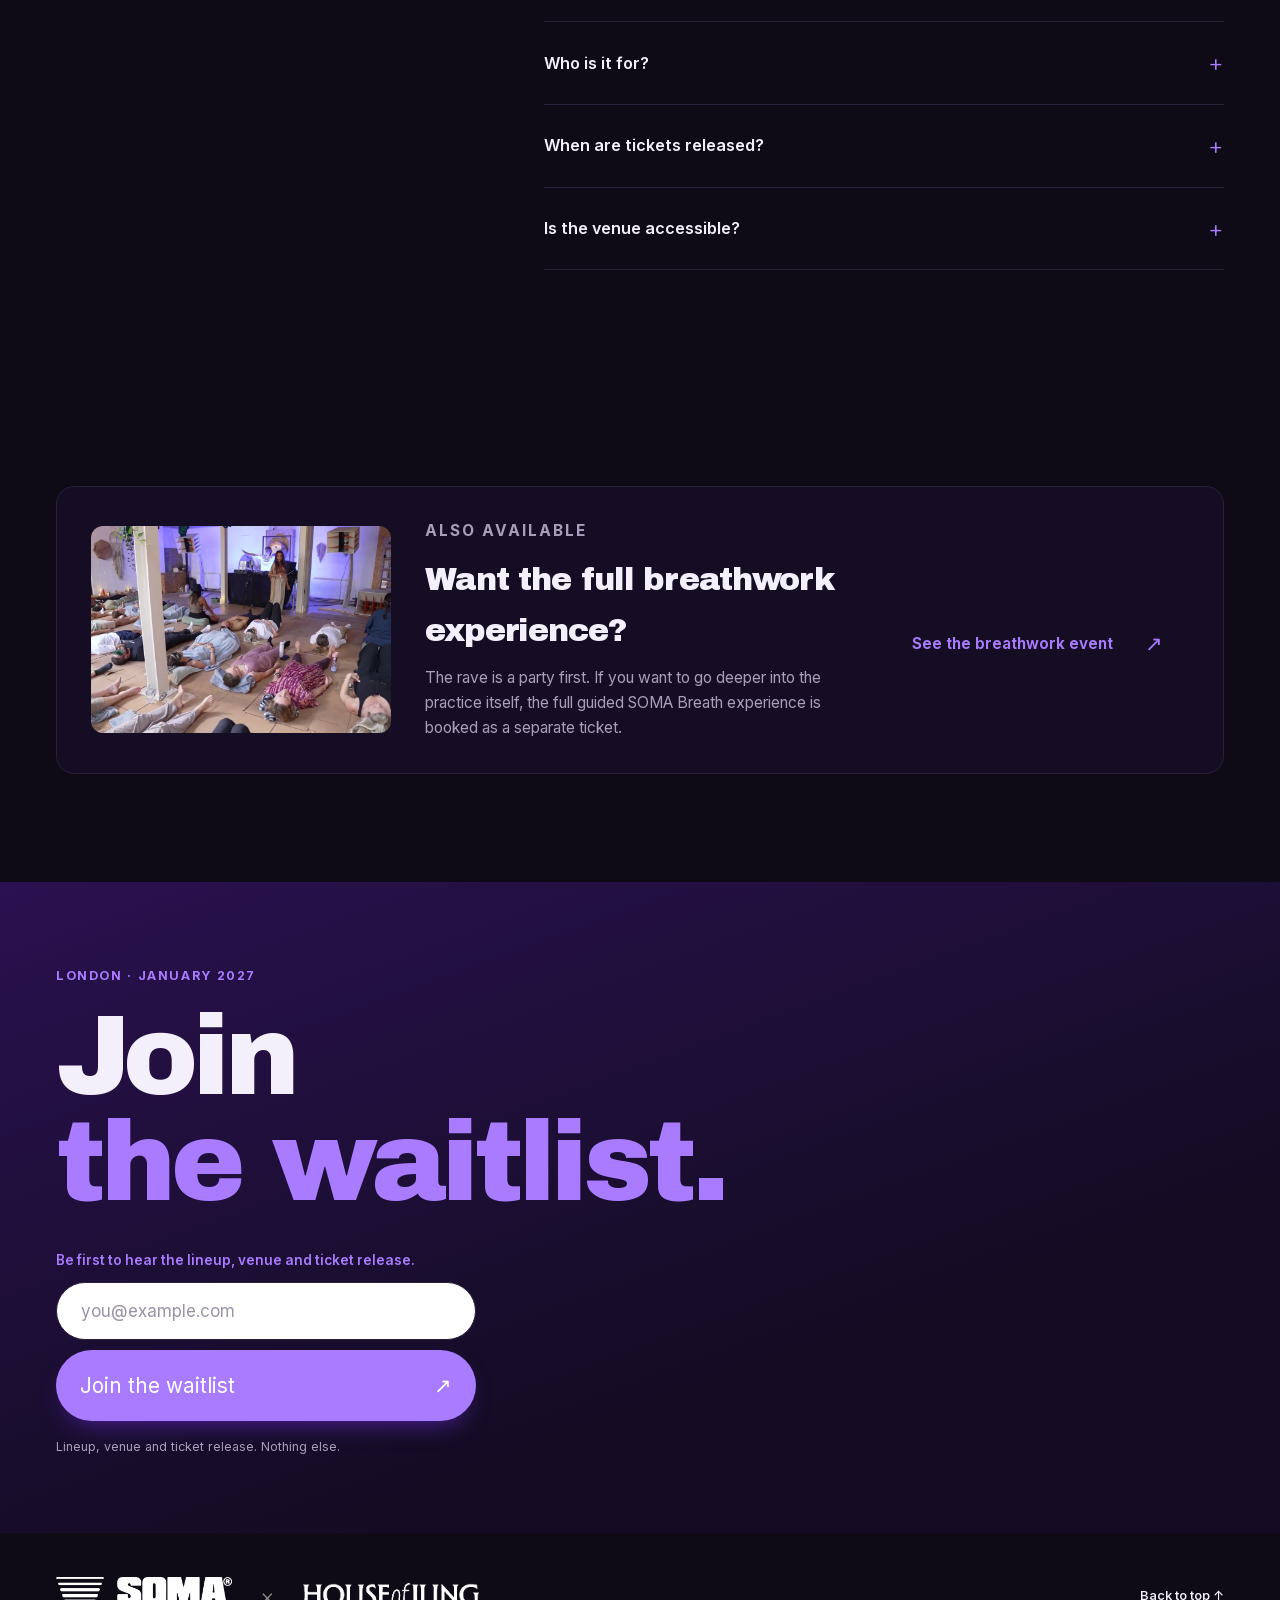
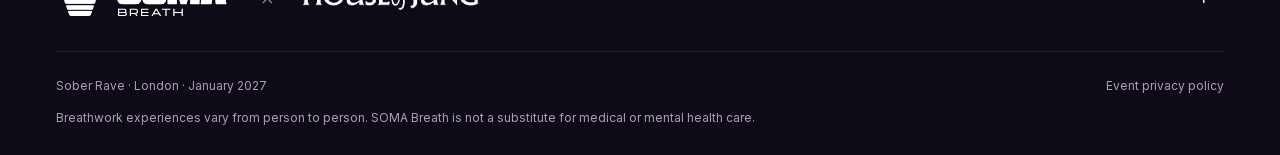
==== commit 1f1dd0d5: "Spell it lineup throughout Ten occurrences aligned to the spelling in the new hero copy, across the " ====
--- a/index.html
+++ b/index.html
@@ -74,7 +74,7 @@
 </form>
 <div class="signup-thanks" tabindex="-1" hidden>
 <p class="thanks-title">You’re on the waitlist.</p>
-<p>Line-up, venue and the ticket release. You’ll hear it first.</p>
+<p>Lineup, venue and the ticket release. You’ll hear it first.</p>
 </div>
         </div>
       </div>
@@ -173,11 +173,11 @@
           <p class="venue-note">London. One of the most legendary clubs in the world, with a world famous sound system. We have the main room for the day.</p>
         </div>
 
-        <!-- LINE-UP. Nothing here is announced yet, and nothing should be listed
+        <!-- LINEUP. Nothing here is announced yet, and nothing should be listed
              as booked until contracts are signed. When artists are confirmed,
              replace the placeholder item with one <li class="lineup-name"> per name. -->
-        <ul class="lineup" aria-label="Line-up">
-          <li class="lineup-name">LINE-UP</li>
+        <ul class="lineup" aria-label="Lineup">
+          <li class="lineup-name">LINEUP</li>
         </ul>
         <p class="rave-music-note">The waitlist hears every announcement first.</p>
 
@@ -254,7 +254,7 @@
       <p class="eyebrow">LONDON · JANUARY 2027</p>
       <h2 class="display">Join<br><span>the waitlist.</span></h2>
       <div class="rave-signup">
-        <p class="signup-kicker">Be first to hear the line-up, venue and ticket release.</p>
+        <p class="signup-kicker">Be first to hear the lineup, venue and ticket release.</p>
 <form class="signup-form" action="/api/subscribe" method="post" novalidate>
 <label for="email-close">Email address</label>
 <input id="email-close" name="email" type="email" placeholder="you@example.com" autocomplete="email"
@@ -267,10 +267,10 @@
 </form>
 <div class="signup-thanks" tabindex="-1" hidden>
 <p class="thanks-title">You’re on the waitlist.</p>
-<p>Line-up, venue and the ticket release. You’ll hear it first.</p>
+<p>Lineup, venue and the ticket release. You’ll hear it first.</p>
 </div>
       </div>
-      <p class="rave-fine">Line-up, venue and ticket release. Nothing else.</p>
+      <p class="rave-fine">Lineup, venue and ticket release. Nothing else.</p>
     </div>
   </section>
 
@@ -295,7 +295,7 @@
   <button type="button" class="dialog-close" data-close-signup aria-label="Close">×</button>
   <p class="eyebrow">SOBER RAVE · LONDON · JANUARY 2027</p>
   <h2 id="signup-dialog-title">Join the waitlist</h2>
-  <p class="dialog-lede">Be first to hear the line-up, venue and ticket release.</p>
+  <p class="dialog-lede">Be first to hear the lineup, venue and ticket release.</p>
 <form class="signup-form" action="/api/subscribe" method="post" novalidate>
 <label for="email-dialog">Email address</label>
 <input id="email-dialog" name="email" type="email" placeholder="you@example.com" autocomplete="email"
@@ -308,9 +308,9 @@
 </form>
 <div class="signup-thanks" tabindex="-1" hidden>
 <p class="thanks-title">You’re on the waitlist.</p>
-<p>Line-up, venue and the ticket release. You’ll hear it first.</p>
+<p>Lineup, venue and the ticket release. You’ll hear it first.</p>
 </div>
-  <p class="dialog-fine">Line-up, venue and the ticket release. Nothing else.</p>
+  <p class="dialog-fine">Lineup, venue and the ticket release. Nothing else.</p>
 </dialog>
 
 <div class="consent" role="dialog" aria-live="polite" aria-label="Cookie consent" hidden>
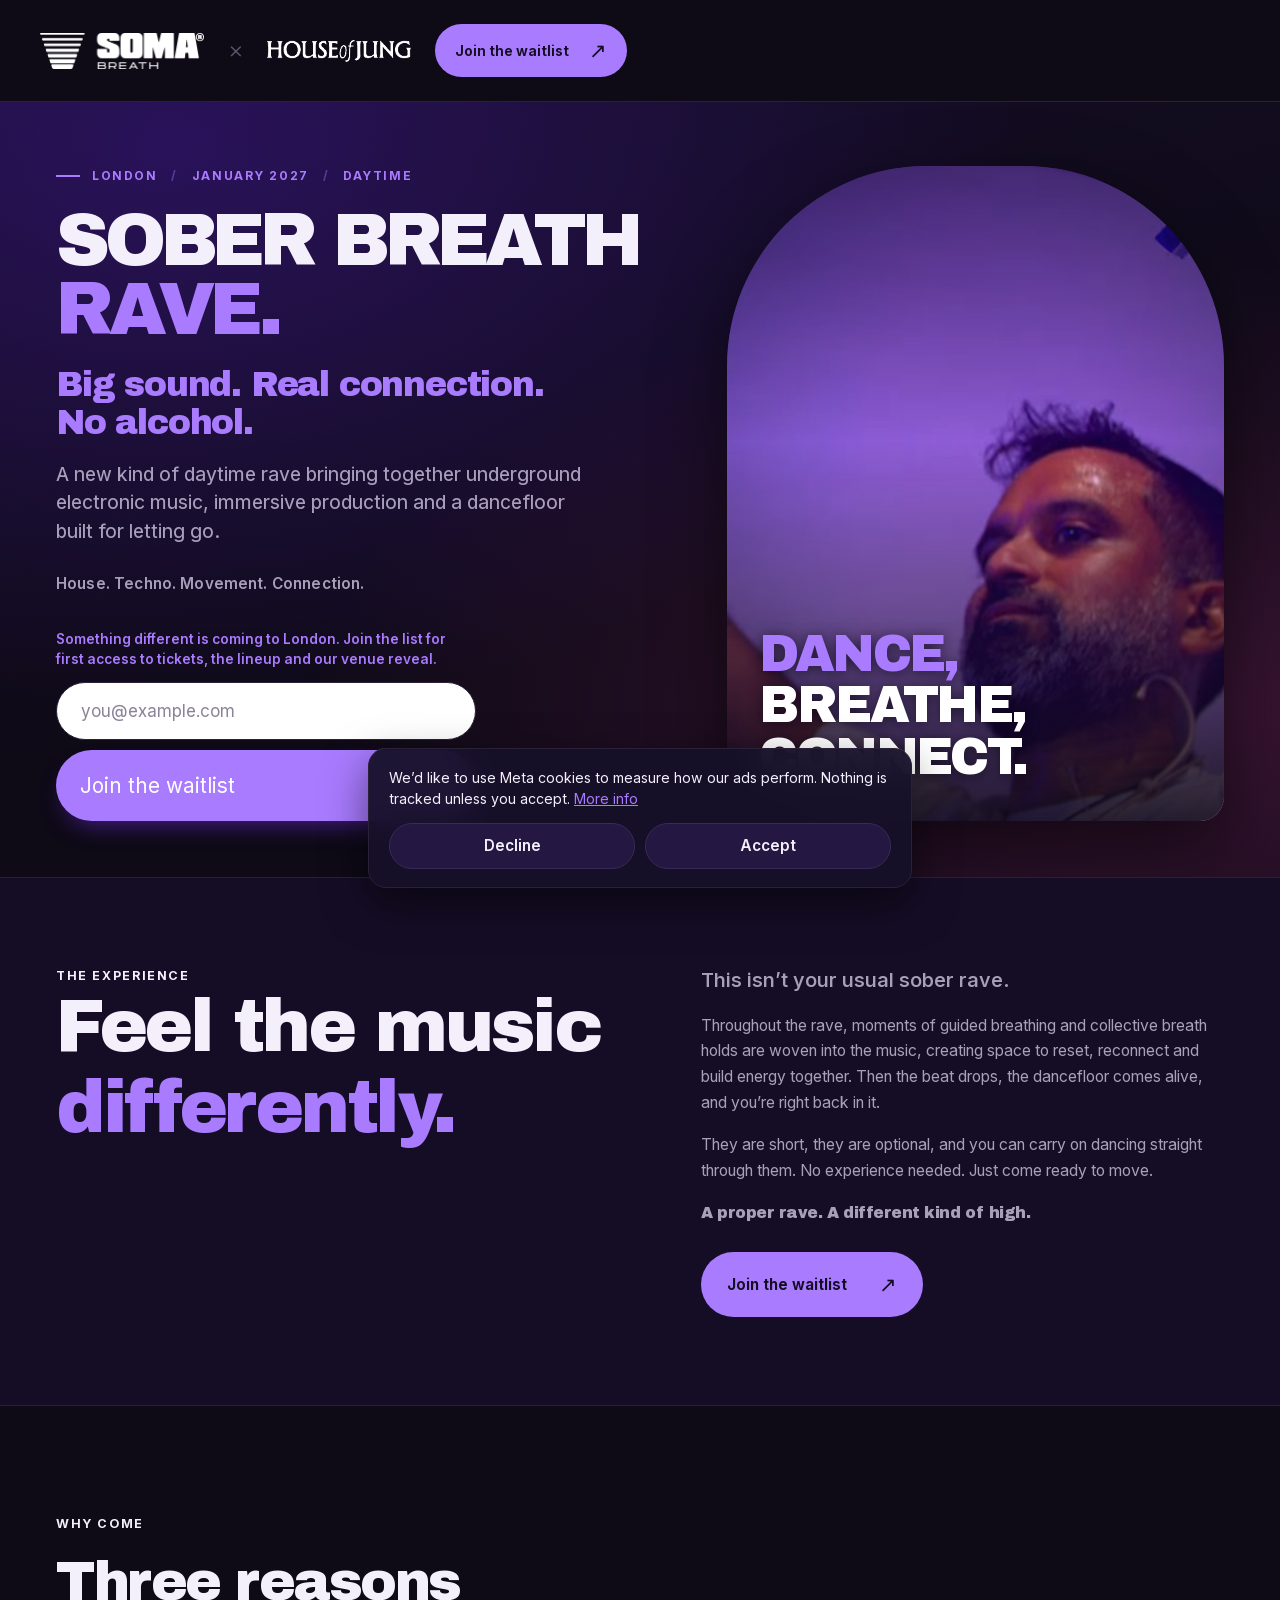
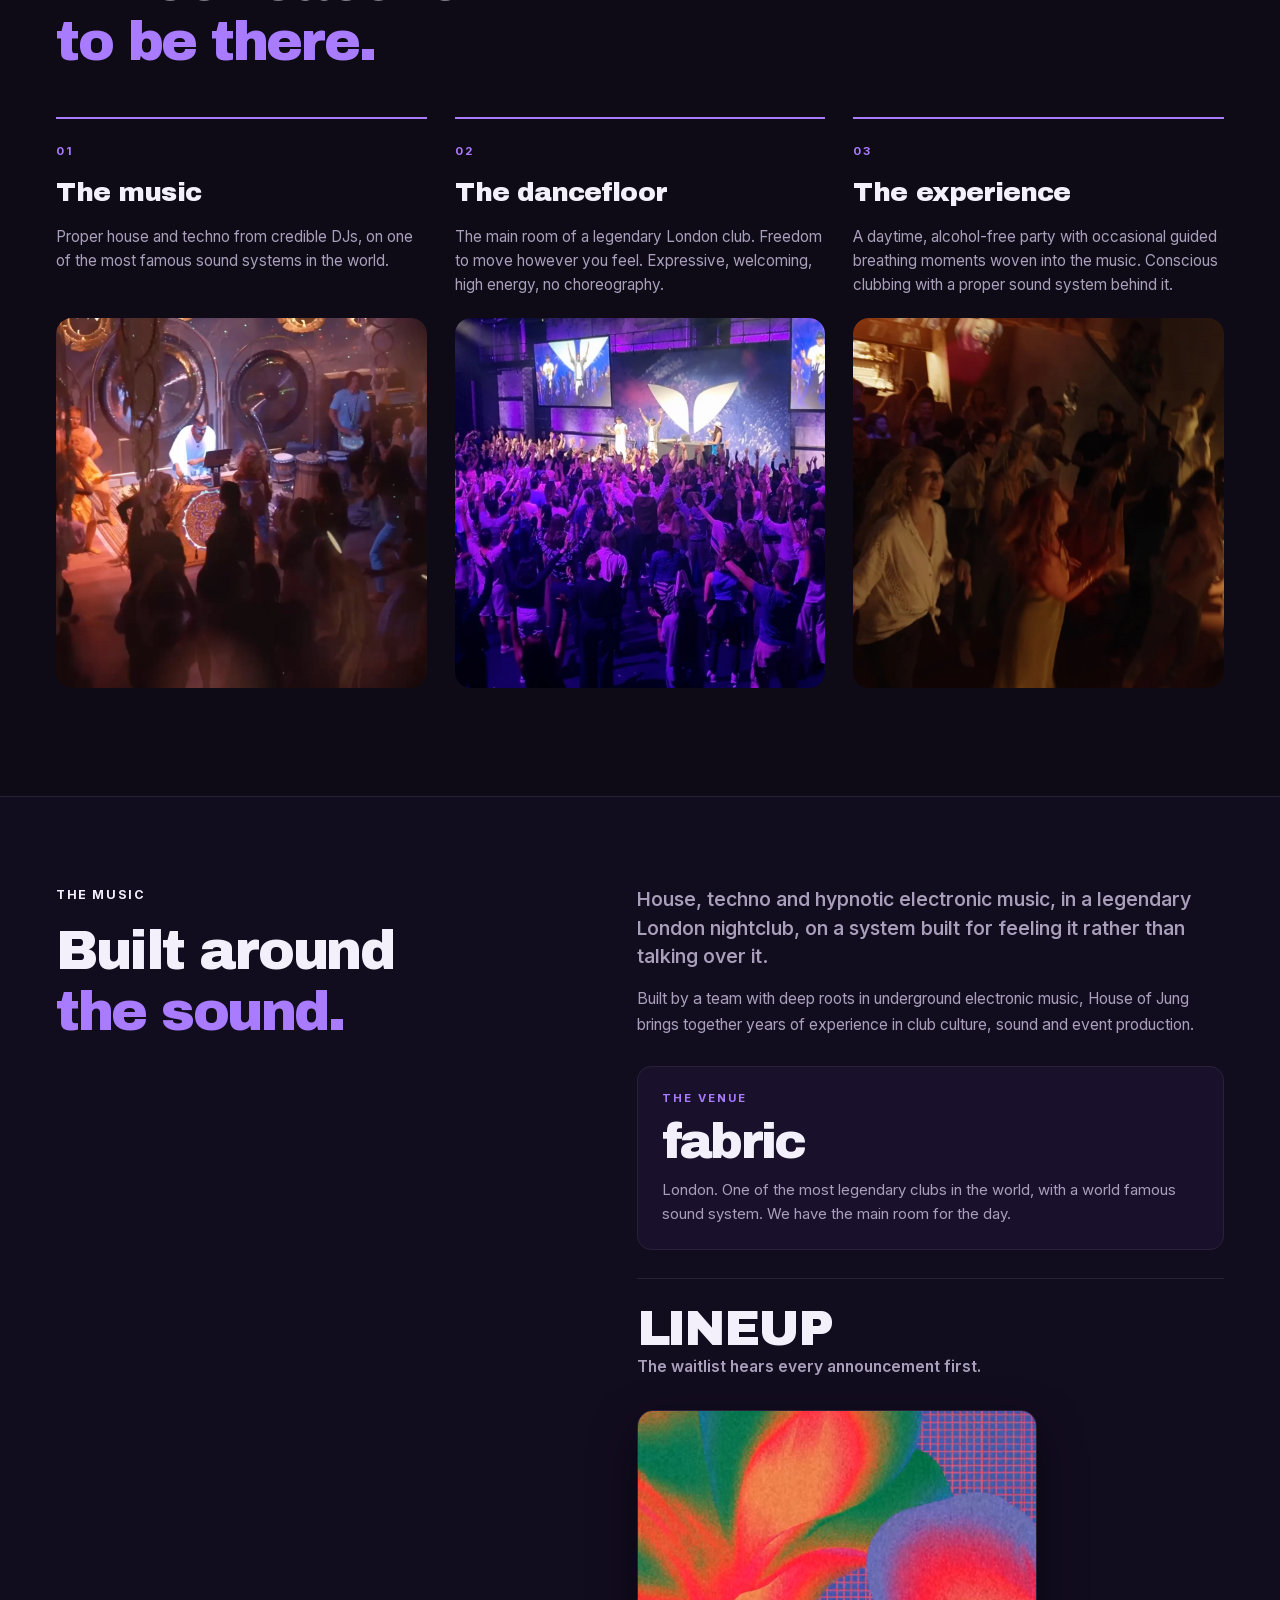
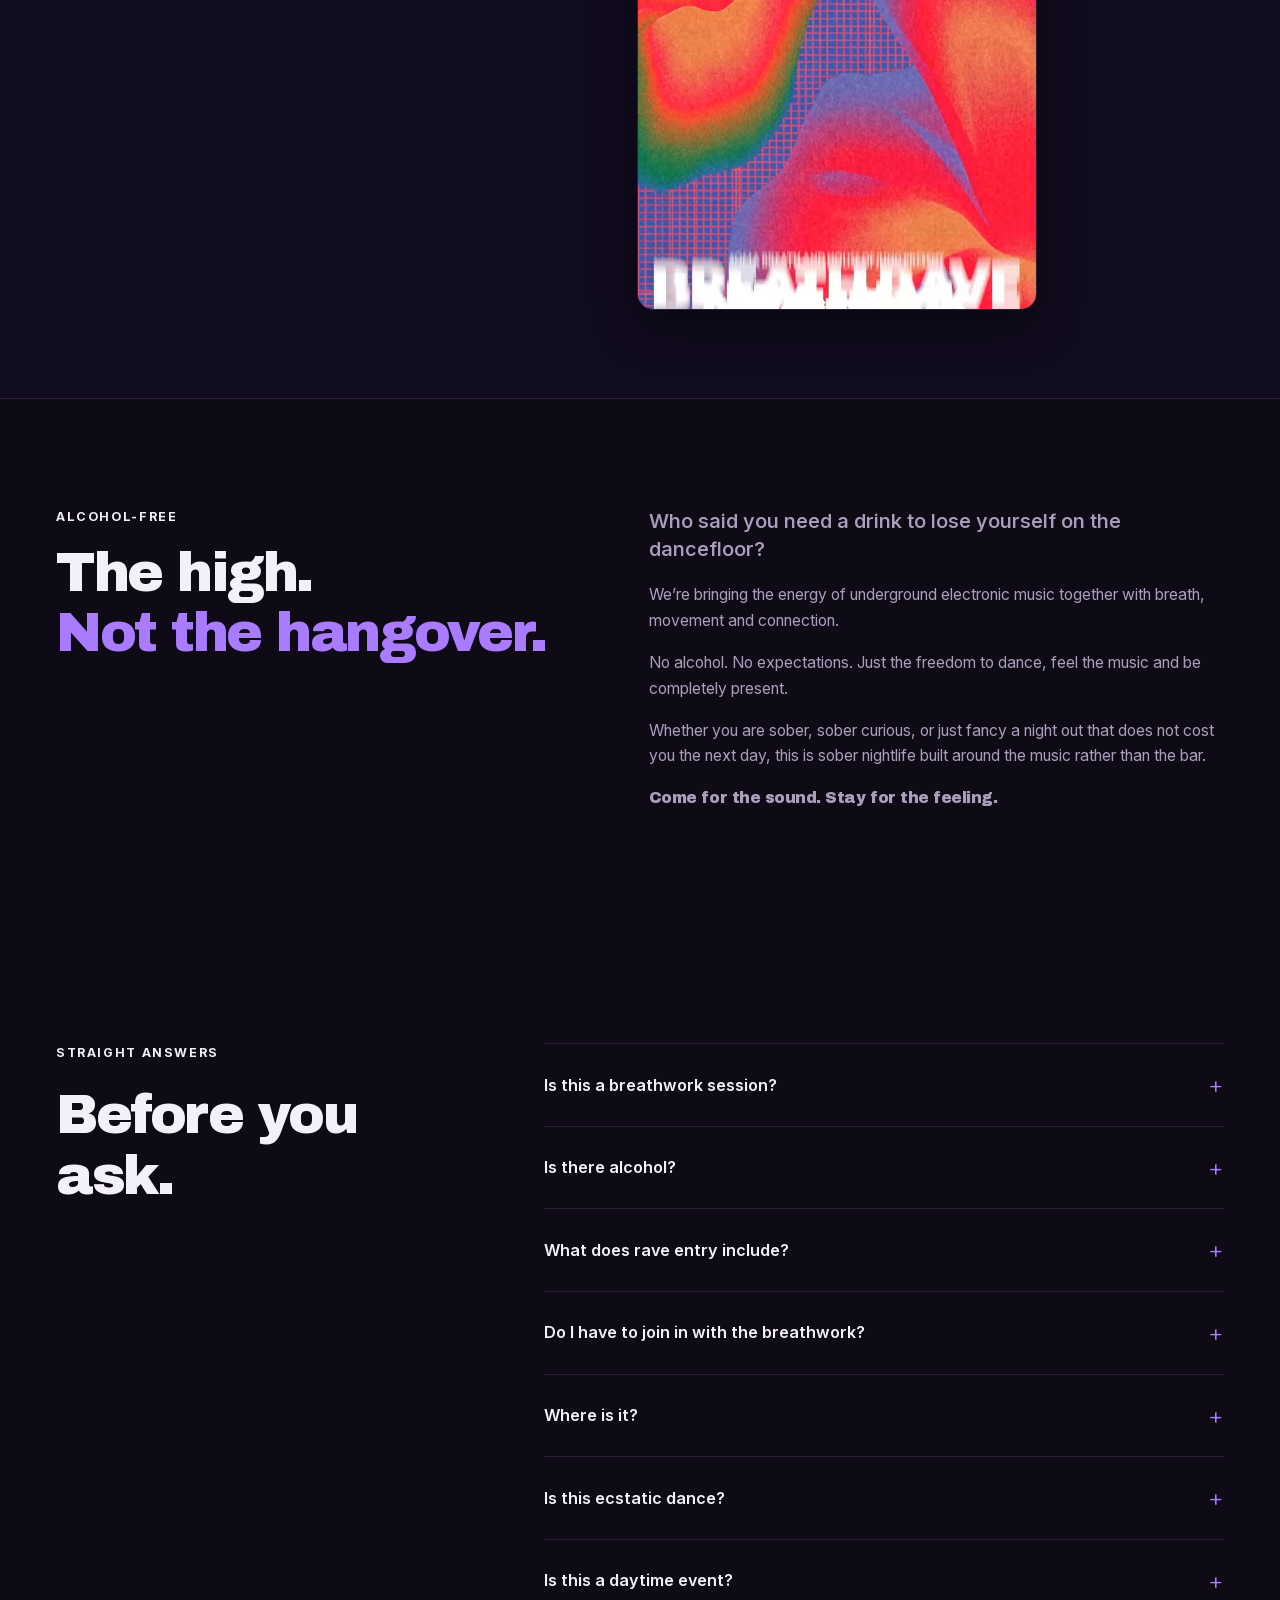
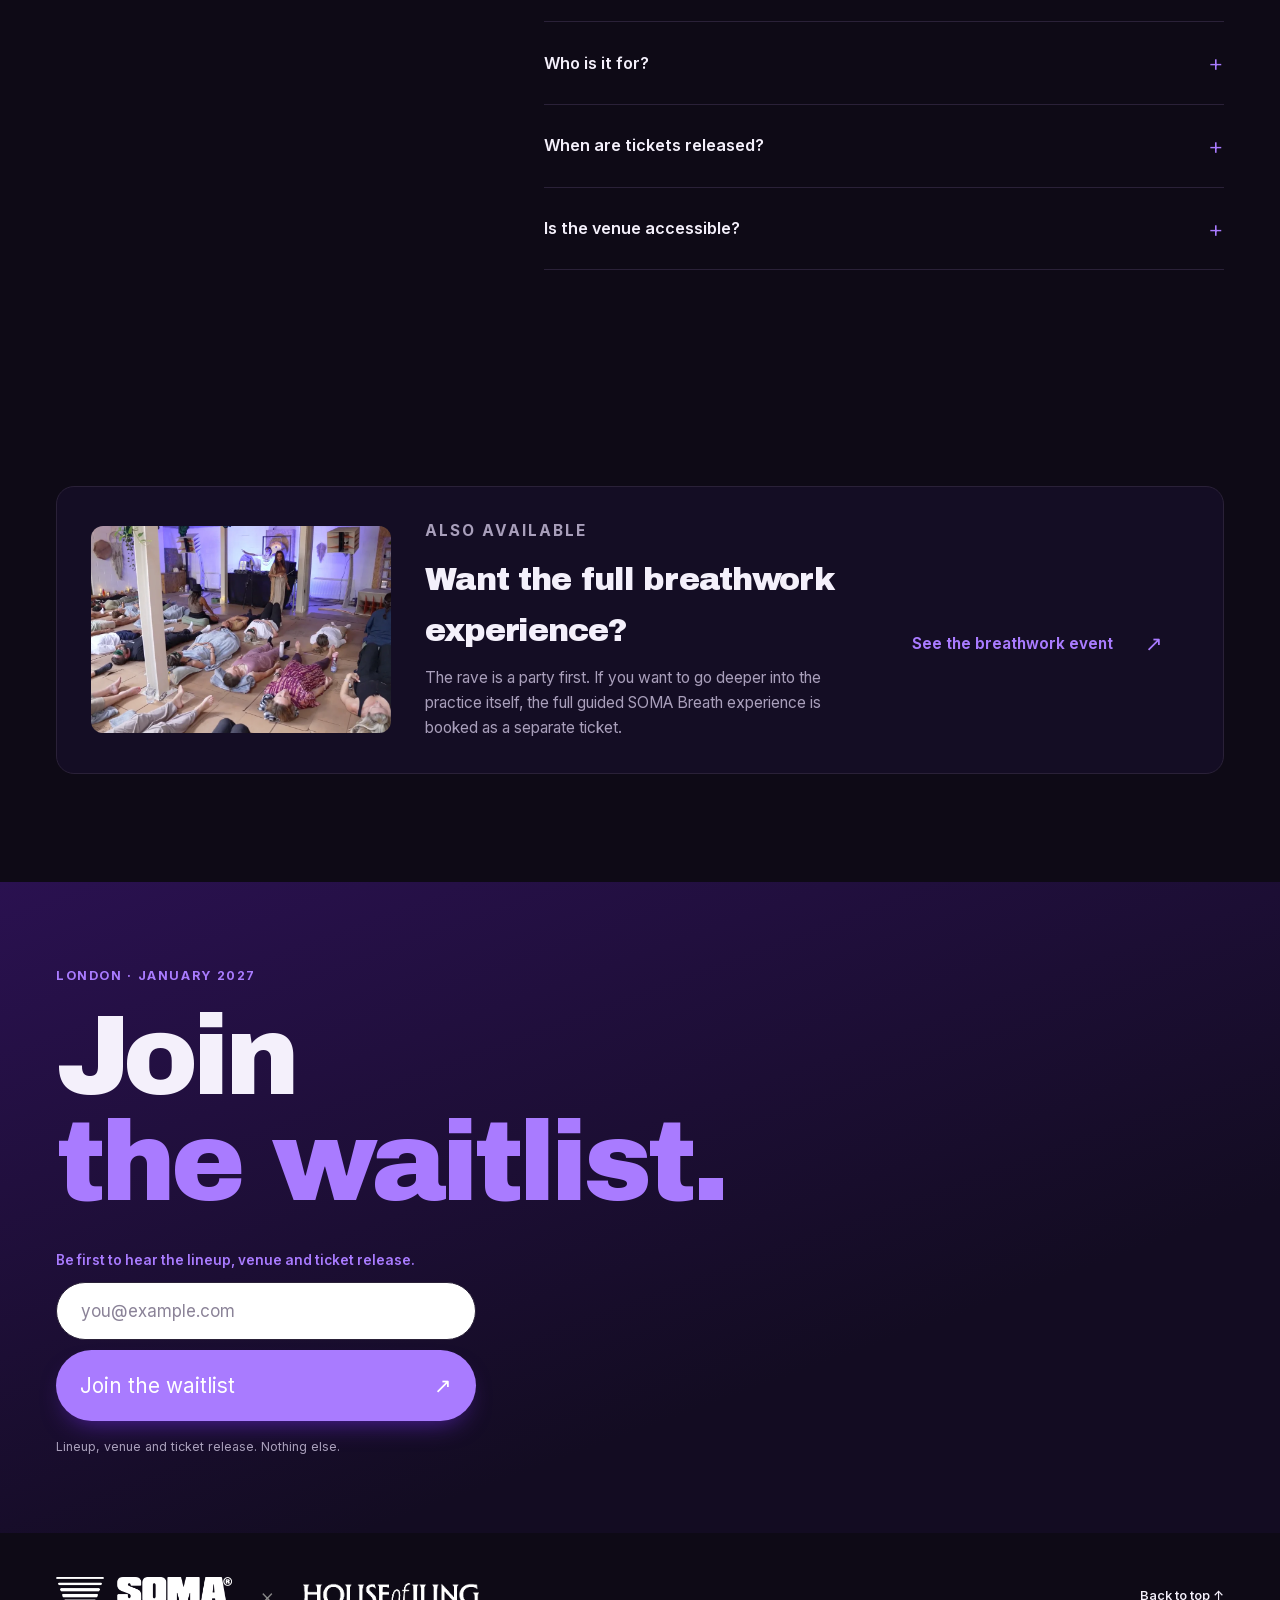
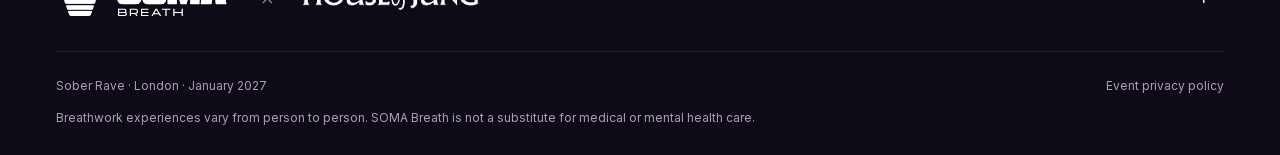
==== commit 11563d7d: "Ticket launch switch Marks the waitlist CTAs so they flip to Buy tickets at 12:00 UK on 30 October. " ====
--- a/index.html
+++ b/index.html
@@ -25,6 +25,7 @@
   <link rel="stylesheet" href="/css/style.css">
   <link rel="stylesheet" href="/css/rave.css">
   <link rel="stylesheet" href="/css/site.css">
+  <script src="/js/tickets.js" defer></script>
   <script src="/js/site.js" defer></script>
   <script defer src="/_vercel/insights/script.js"></script>
 </head>
@@ -36,7 +37,7 @@
 <header class="header">
   <a class="logo-link" href="https://somabreath.houseofjung.org/"><img src="/img/soma-logo.png" width="660" height="145" alt="SOMA Breath"></a>
   <span class="collab"><span>×</span><img class="hoj-mark" src="/img/hoj-logo.png" width="449" height="69" alt="House of Jung"></span>
-  <button class="button small" type="button" data-open-signup>Join the waitlist <span aria-hidden="true">↗</span></button>
+  <button class="button small" type="button" data-cta data-open-signup>Join the waitlist <span aria-hidden="true">↗</span></button>
 </header>
 
 <main id="main">
@@ -107,7 +108,7 @@
              not a class, and nobody has to join in. -->
         <p>They are short, they are optional, and you can carry on dancing straight through them. No experience needed. Just come ready to move.</p>
         <p class="rave-pullquote">A proper rave. A different kind of high.</p>
-        <button class="button light" type="button" data-open-signup>Join the waitlist <span aria-hidden="true">↗</span></button>
+        <button class="button light" type="button" data-cta data-open-signup>Join the waitlist <span aria-hidden="true">↗</span></button>
       </div>
     </div>
   </section>
@@ -227,7 +228,7 @@
       <details><summary>Is this ecstatic dance?<span aria-hidden="true">+</span></summary><div class="answer"><p>It shares some ground with ecstatic dance and conscious clubbing: alcohol-free, no pressure, no right way to move. The difference is that this is DJ-led house and techno in a nightclub rather than a facilitated dance journey, and the breathwork is a short moment rather than the frame around the whole thing. If you come from the ecstatic dance or sober rave community you will feel at home. If you have never done either, you will be fine too.</p></div></details>
       <details><summary>Is this a daytime event?<span aria-hidden="true">+</span></summary><div class="answer"><p>Yes. It is a daytime rave: it runs during the day and you are done and home in good time. Full timings go out with the on sale announcement.</p></div></details>
       <details><summary>Who is it for?<span aria-hidden="true">+</span></summary><div class="answer"><p>Anyone who loves electronic music and wants to experience it differently. Whether you’re sober, sober-curious or simply looking for something new, you’re welcome. No previous breathwork or dance experience needed.</p><p>Age restrictions and full event details will be confirmed before tickets go on sale.</p></div></details>
-      <details><summary>When are tickets released?<span aria-hidden="true">+</span></summary><div class="answer"><p>Tickets haven’t been released yet. Join the waitlist to be first to hear when they go live, with early access ahead of the public release.</p><button class="text-link" type="button" data-open-signup>Join the waitlist <span aria-hidden="true">↗</span></button></div></details>
+      <details><summary>When are tickets released?<span aria-hidden="true">+</span></summary><div class="answer"><p>Tickets haven’t been released yet. Join the waitlist to be first to hear when they go live, with early access ahead of the public release.</p><button class="text-link" type="button" data-cta data-open-signup>Join the waitlist <span aria-hidden="true">↗</span></button></div></details>
       <details><summary>Is the venue accessible?<span aria-hidden="true">+</span></summary><div class="answer"><p>Tell us what you need at <a href="mailto:info@houseofjung.org">info@houseofjung.org</a> and we will confirm exactly what the venue can offer before you book. Full access details go out with the on sale announcement.</p></div></details>
     </div>
   </section>
@@ -289,7 +290,7 @@
   <p class="footer-note">Breathwork experiences vary from person to person. SOMA Breath is not a substitute for medical or mental health care.</p>
 </footer>
 
-<div class="mobile-cta"><span>London <strong>January 2027</strong></span><button class="button small" type="button" data-open-signup>Join the waitlist <span aria-hidden="true">↗</span></button></div>
+<div class="mobile-cta"><span>London <strong>January 2027</strong></span><button class="button small" type="button" data-cta data-open-signup>Join the waitlist <span aria-hidden="true">↗</span></button></div>
 
 <dialog class="signup-dialog" aria-labelledby="signup-dialog-title">
   <button type="button" class="dialog-close" data-close-signup aria-label="Close">×</button>
--- a/css/rave.css
+++ b/css/rave.css
@@ -222,6 +222,13 @@
 .rave-close h2 { font-size: clamp(3.4rem, 11vw, 7rem); line-height: .95; margin: 18px 0 32px; }
 .rave-close h2 span { color: var(--purple); }
 .rave-fine { font-size: .78rem; color: var(--muted); margin-top: 16px; }
+
+/* ---------- the email field ----------
+   site.css gives the input a hardcoded white background but colours the text
+   with --ink, which this page flips to near-white: people could not see their
+   own address as they typed it. Pin the text dark against that white box. */
+body.rave .signup-form input[type="email"] { color: #16101e; }
+body.rave .signup-form input[type="email"]::placeholder { color: #8b8398; }
 
 /* ---------- the thank-you panel ----------
    site.css gives it a near-white surface and colours the text with --ink,
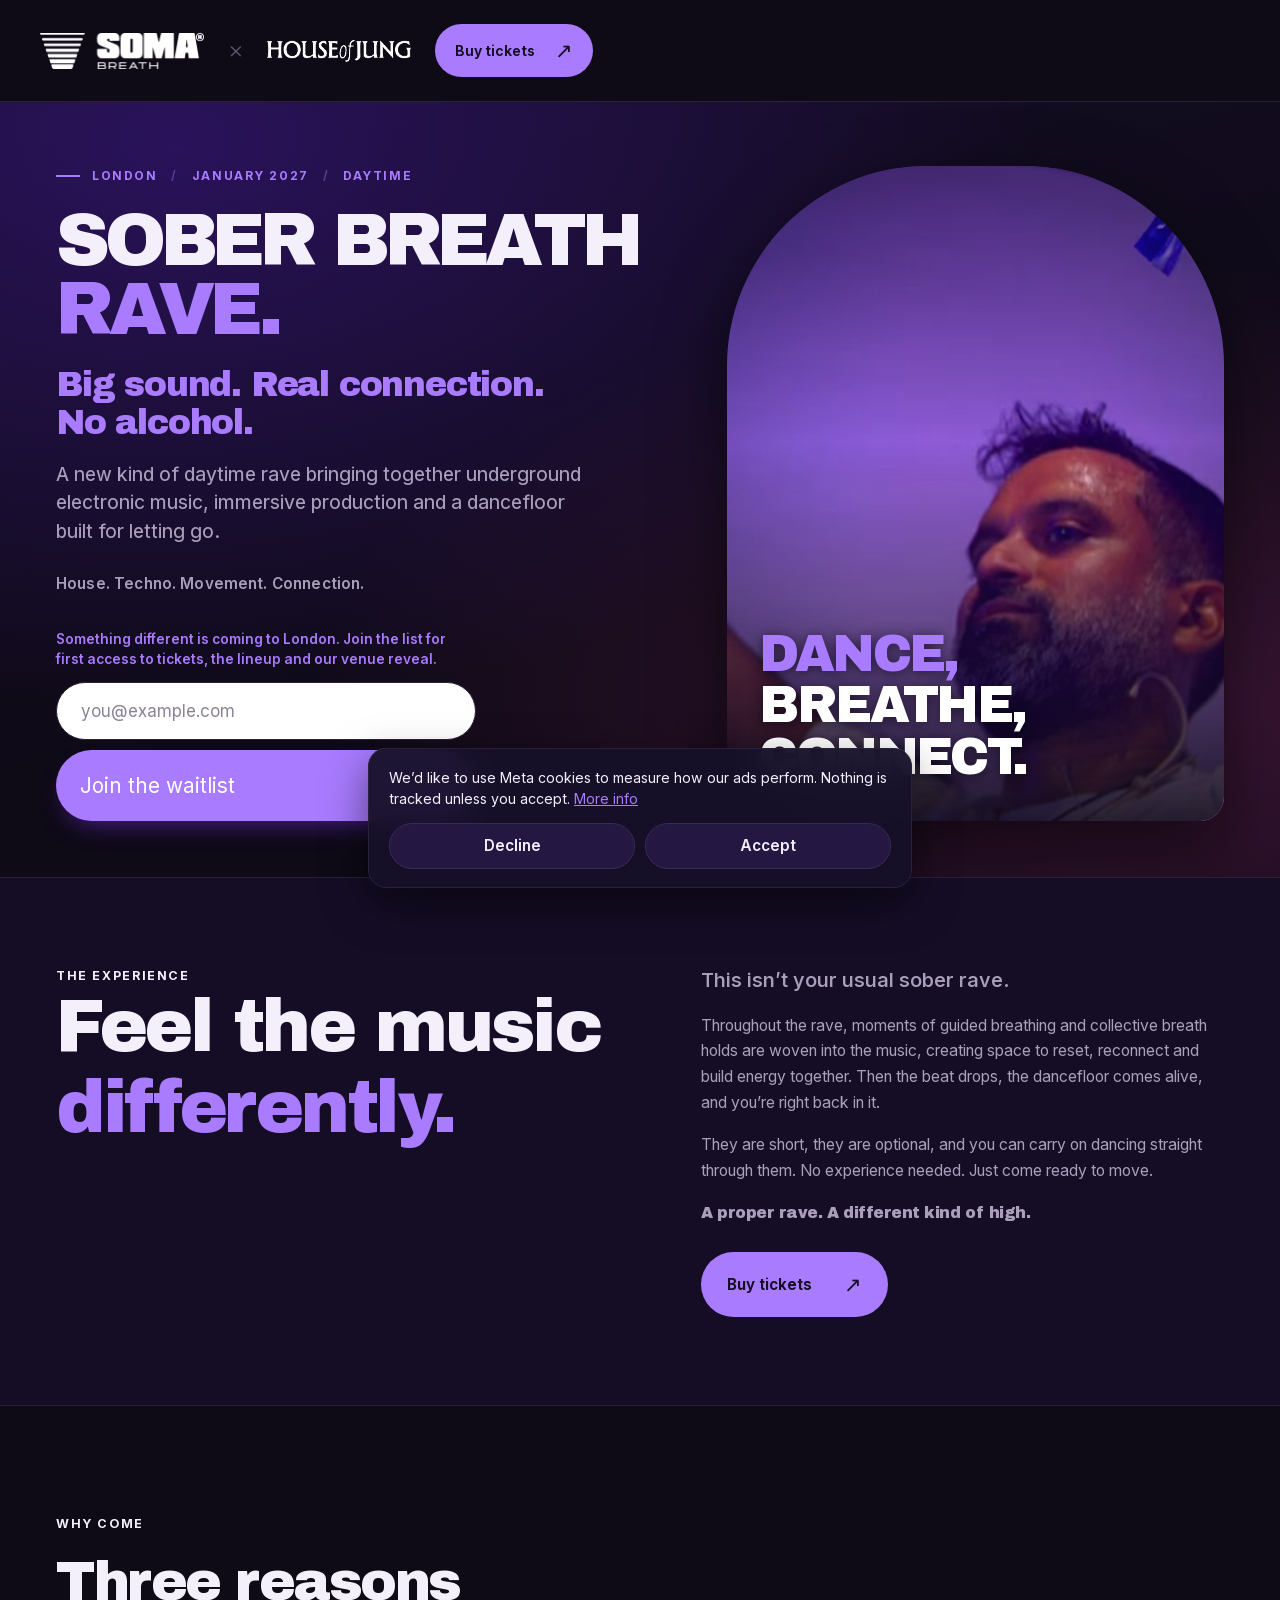
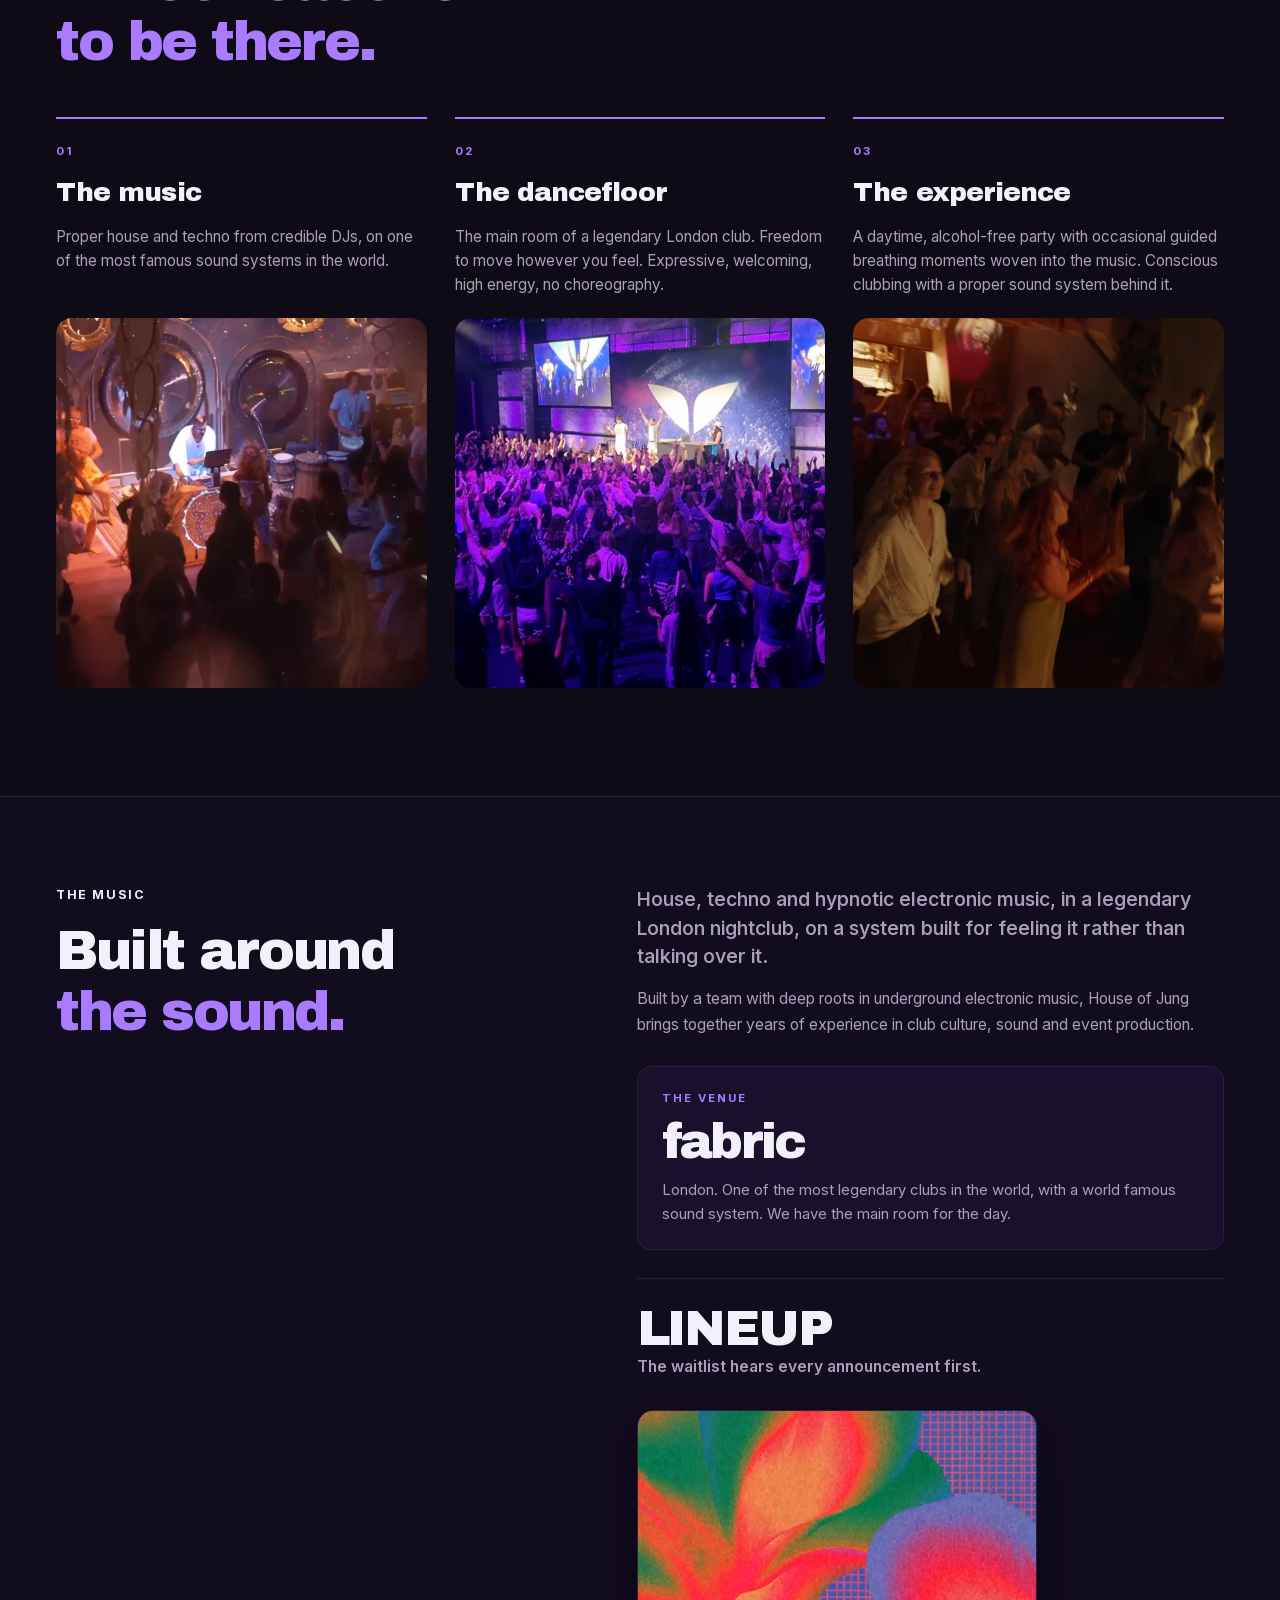
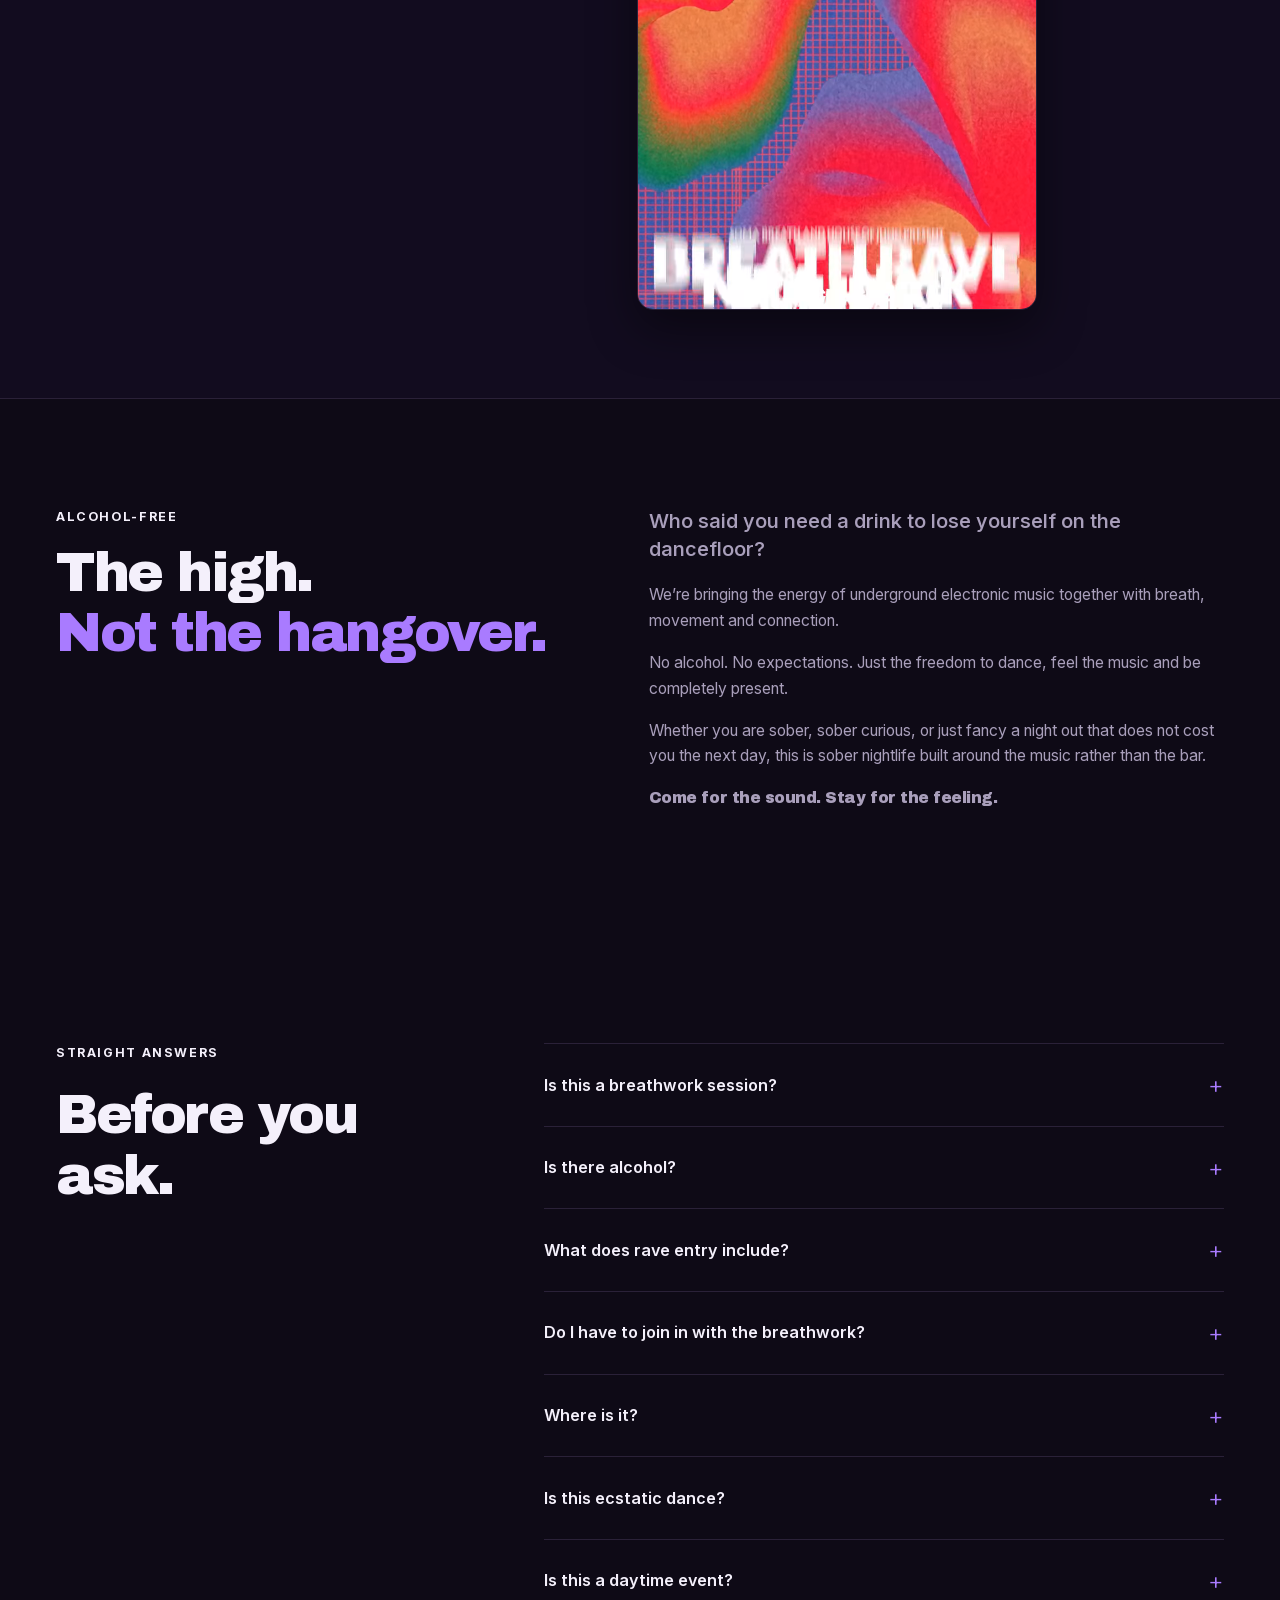
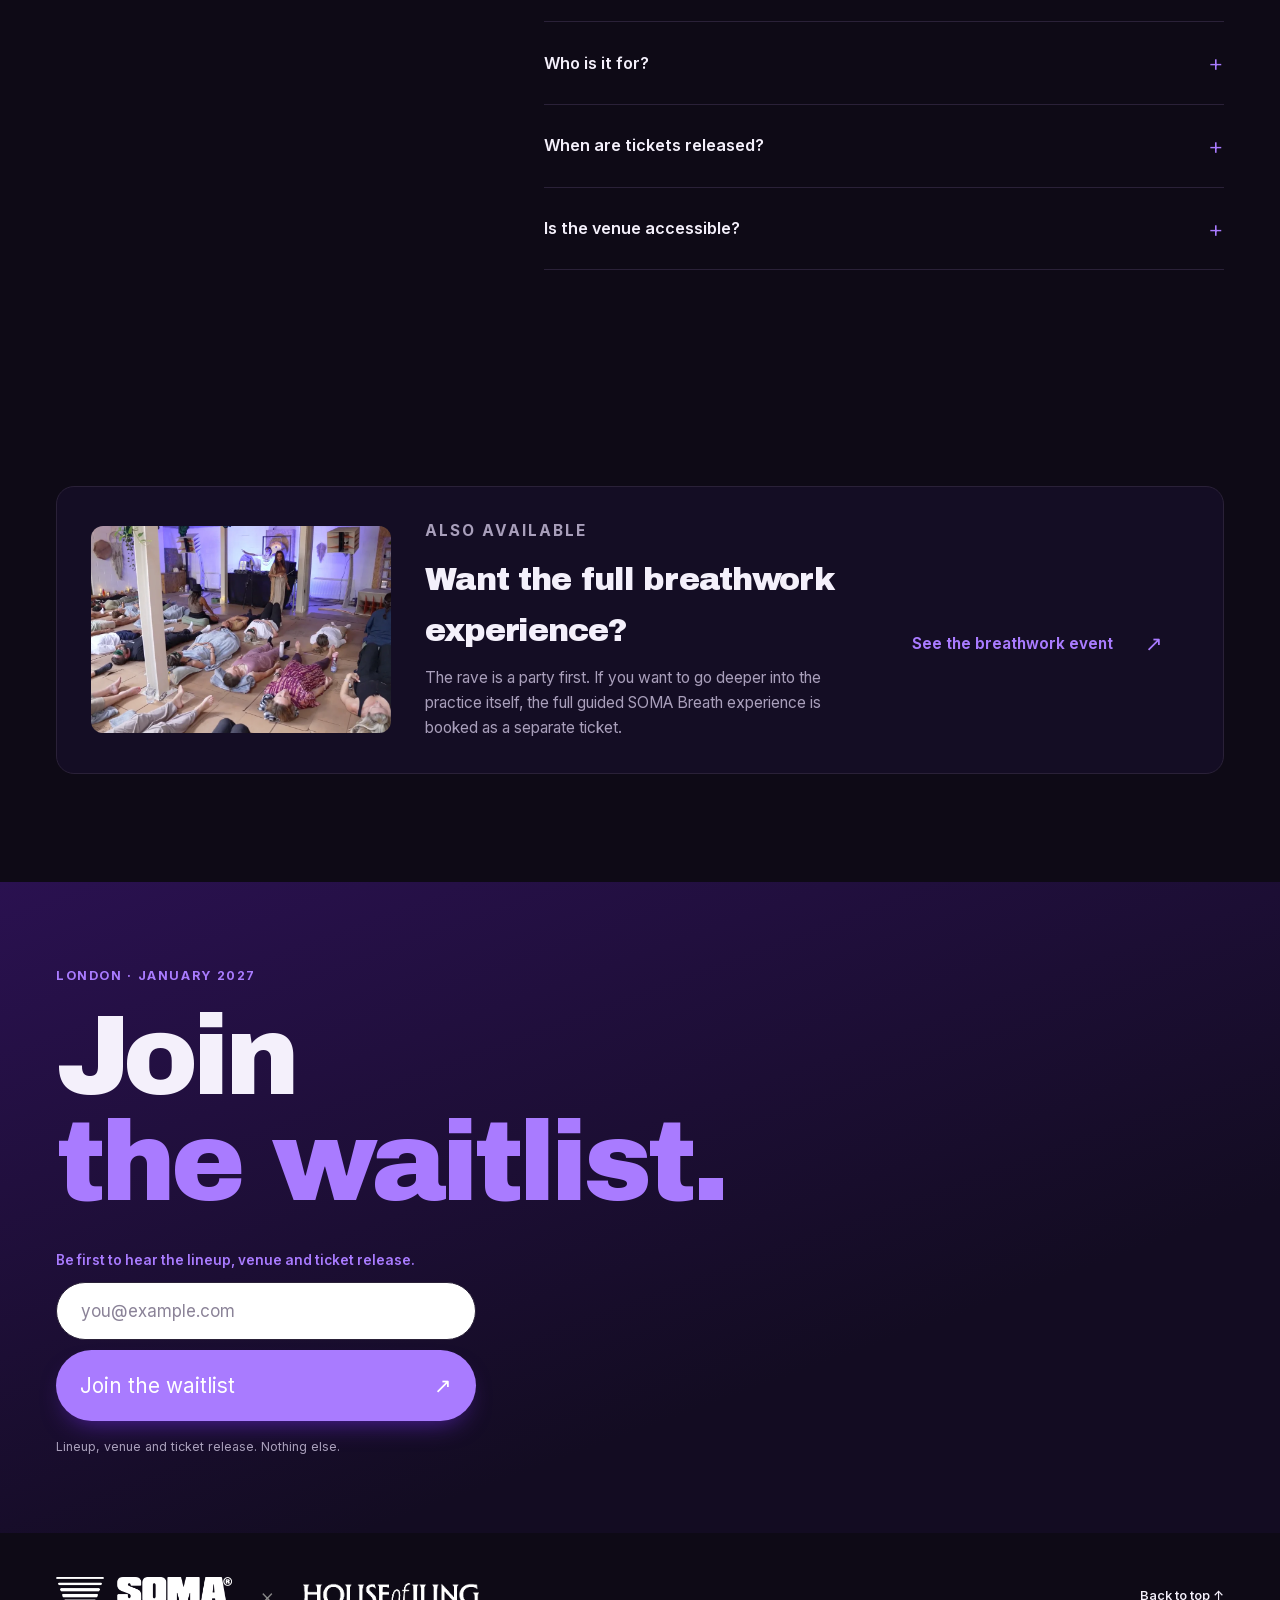
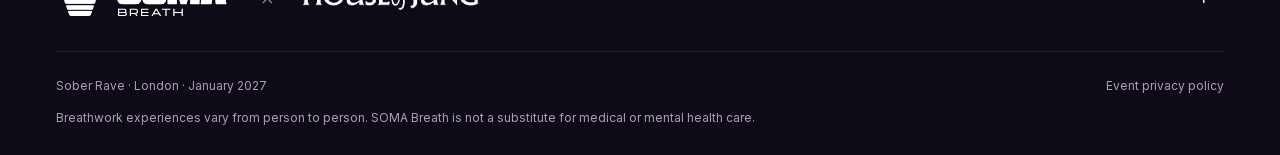
==== commit 9d6466d1: "Wire the Eventbrite link; swap the copy that stops being true at noon The first release is the full " ====
--- a/index.html
+++ b/index.html
@@ -220,15 +220,15 @@
       <h2 class="display">Before you ask.</h2>
     </div>
     <div class="faq-list">
-      <details><summary>Is this a breathwork session?<span aria-hidden="true">+</span></summary><div class="answer"><p>No. This is a DJ-led sober rave, with short guided breathing moments incorporated into the music. There is no full breathwork class included in the rave-only ticket. A separate SOMA Breath experience is available for those who want to explore the practice in more depth. You can enjoy the rave without taking part in the breathing exercises.</p></div></details>
+      <details><summary>Is this a breathwork session?<span aria-hidden="true">+</span></summary><div class="answer"><div data-when="pre"><p>No. This is a DJ-led sober rave, with short guided breathing moments incorporated into the music. There is no full breathwork class included in the rave-only ticket. A separate SOMA Breath experience is available for those who want to explore the practice in more depth. You can enjoy the rave without taking part in the breathing exercises.</p></div><div data-when="post" hidden><p>It is both, in that order. The ticket on sale now opens with a full guided session led by Niraj Naik, built like a festival session rather than a class: closer to a workout, and designed to leave the room lifted. The music then takes over for the rest of the day.</p><p>You can take part in as much or as little of the breathing as you want. Nobody is watching.</p></div></div></details>
       <details><summary>Is there alcohol?<span aria-hidden="true">+</span></summary><div class="answer"><p>No. It is an alcohol-free event, with soft drinks and refreshments available. That is a deliberate part of the format rather than a restriction: the room stays present and the music does the work.</p></div></details>
-      <details><summary>What does rave entry include?<span aria-hidden="true">+</span></summary><div class="answer"><p>The rave itself: the DJs, the sound and the floor, with short guided breathing moments woven through the set. It does not include the full SOMA Breath session, which is booked as a separate ticket. We will set both out clearly when tickets are released.</p></div></details>
+      <details><summary>What does rave entry include?<span aria-hidden="true">+</span></summary><div class="answer"><div data-when="pre"><p>The rave itself: the DJs, the sound and the floor, with short guided breathing moments woven through the set. It does not include the full SOMA Breath session, which is booked as a separate ticket. We will set both out clearly when tickets are released.</p></div><div data-when="post" hidden><p>The ticket on sale now is the full experience: Niraj Naik’s guided session, then the DJs, the sound and the floor for the rest of the day. One ticket covers both.</p><p>A rave-only ticket follows later, alongside the headliner announcement. The waitlist hears it first.</p></div></div></details>
       <details><summary>Do I have to join in with the breathwork?<span aria-hidden="true">+</span></summary><div class="answer"><p>No. The breathing moments are short and entirely optional. Take part, hang back, or keep dancing straight through them. Nobody is watching and there is no right way to do it.</p></div></details>
       <details><summary>Where is it?<span aria-hidden="true">+</span></summary><div class="answer"><p>A legendary London nightclub. We are announcing the venue properly shortly, and the waitlist hears it first. What we will say now is that it is a room with a serious reputation and a sound system to match.</p></div></details>
       <details><summary>Is this ecstatic dance?<span aria-hidden="true">+</span></summary><div class="answer"><p>It shares some ground with ecstatic dance and conscious clubbing: alcohol-free, no pressure, no right way to move. The difference is that this is DJ-led house and techno in a nightclub rather than a facilitated dance journey, and the breathwork is a short moment rather than the frame around the whole thing. If you come from the ecstatic dance or sober rave community you will feel at home. If you have never done either, you will be fine too.</p></div></details>
       <details><summary>Is this a daytime event?<span aria-hidden="true">+</span></summary><div class="answer"><p>Yes. It is a daytime rave: it runs during the day and you are done and home in good time. Full timings go out with the on sale announcement.</p></div></details>
       <details><summary>Who is it for?<span aria-hidden="true">+</span></summary><div class="answer"><p>Anyone who loves electronic music and wants to experience it differently. Whether you’re sober, sober-curious or simply looking for something new, you’re welcome. No previous breathwork or dance experience needed.</p><p>Age restrictions and full event details will be confirmed before tickets go on sale.</p></div></details>
-      <details><summary>When are tickets released?<span aria-hidden="true">+</span></summary><div class="answer"><p>Tickets haven’t been released yet. Join the waitlist to be first to hear when they go live, with early access ahead of the public release.</p><button class="text-link" type="button" data-cta data-open-signup>Join the waitlist <span aria-hidden="true">↗</span></button></div></details>
+      <details><summary>When are tickets released?<span aria-hidden="true">+</span></summary><div class="answer"><div data-when="pre"><p>Tickets haven’t been released yet. Join the waitlist to be first to hear when they go live, with early access ahead of the public release.</p><button class="text-link" type="button" data-cta data-open-signup>Join the waitlist <span aria-hidden="true">↗</span></button></div><div data-when="post" hidden><p>They are on sale now. The first release is Session 1 with Niraj Naik at fabric on Saturday 9 January 2027, and places are strictly limited.</p><p><a class="text-link" href="https://www.eventbrite.co.uk/e/soma-breath-a-breathwork-experience-at-fabric-london-niraj-naik-tickets-2004067653299?aff=oddtdtcreator&amp;keep_tld=true" rel="noopener">Buy tickets <span aria-hidden="true">↗</span></a></p></div></div></details>
       <details><summary>Is the venue accessible?<span aria-hidden="true">+</span></summary><div class="answer"><p>Tell us what you need at <a href="mailto:info@houseofjung.org">info@houseofjung.org</a> and we will confirm exactly what the venue can offer before you book. Full access details go out with the on sale announcement.</p></div></details>
     </div>
   </section>
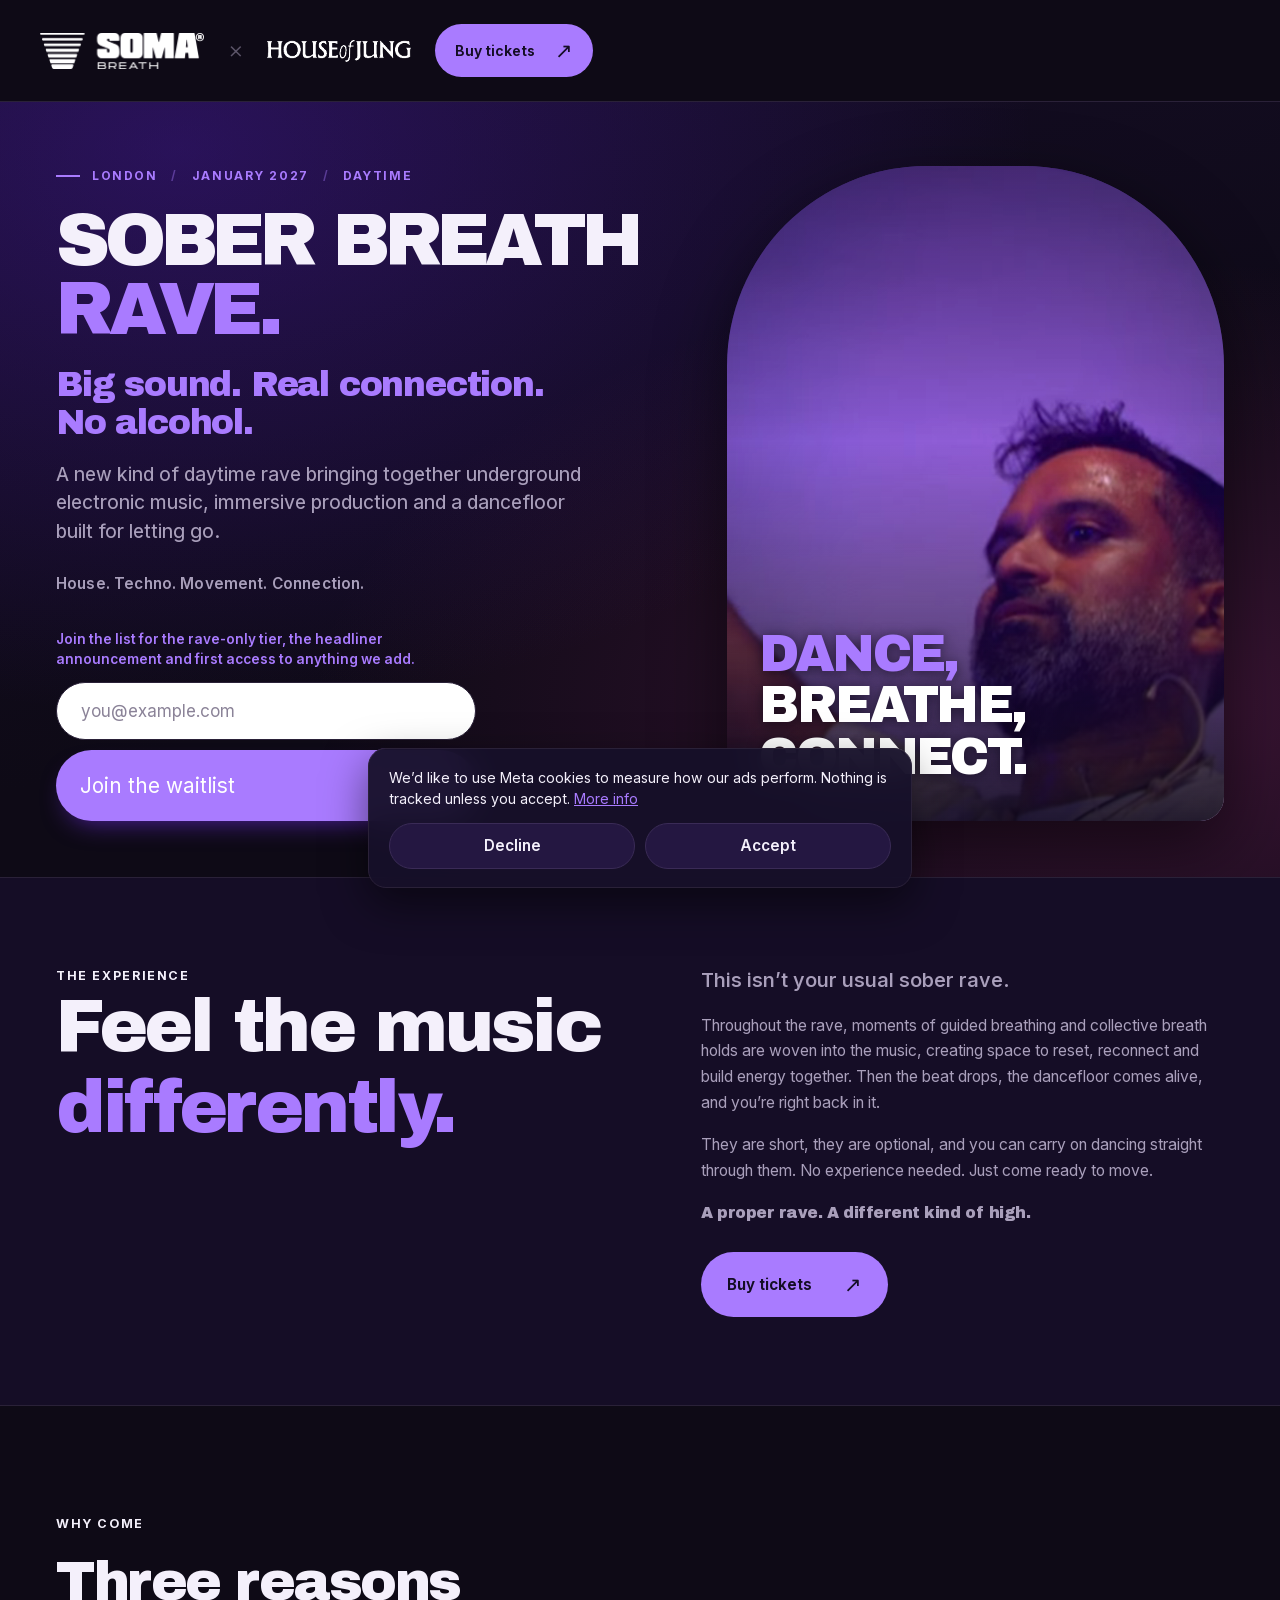
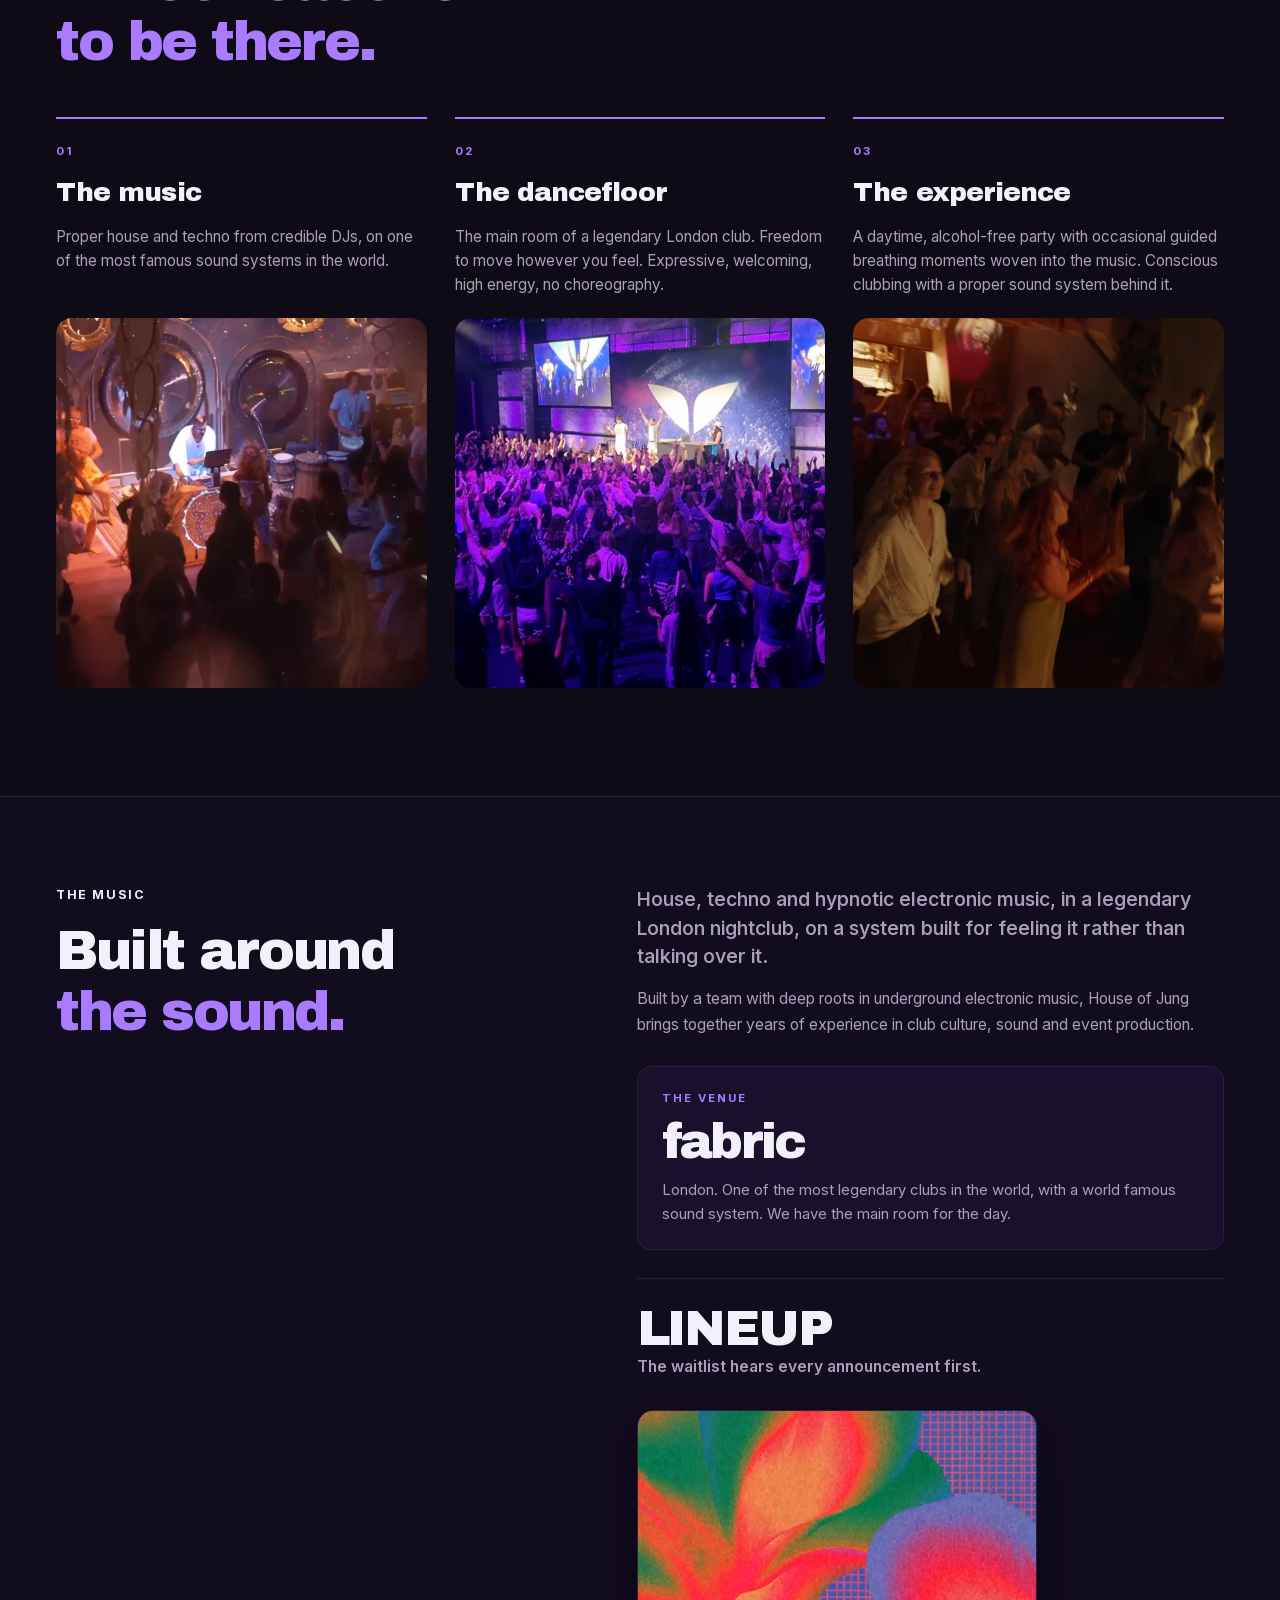
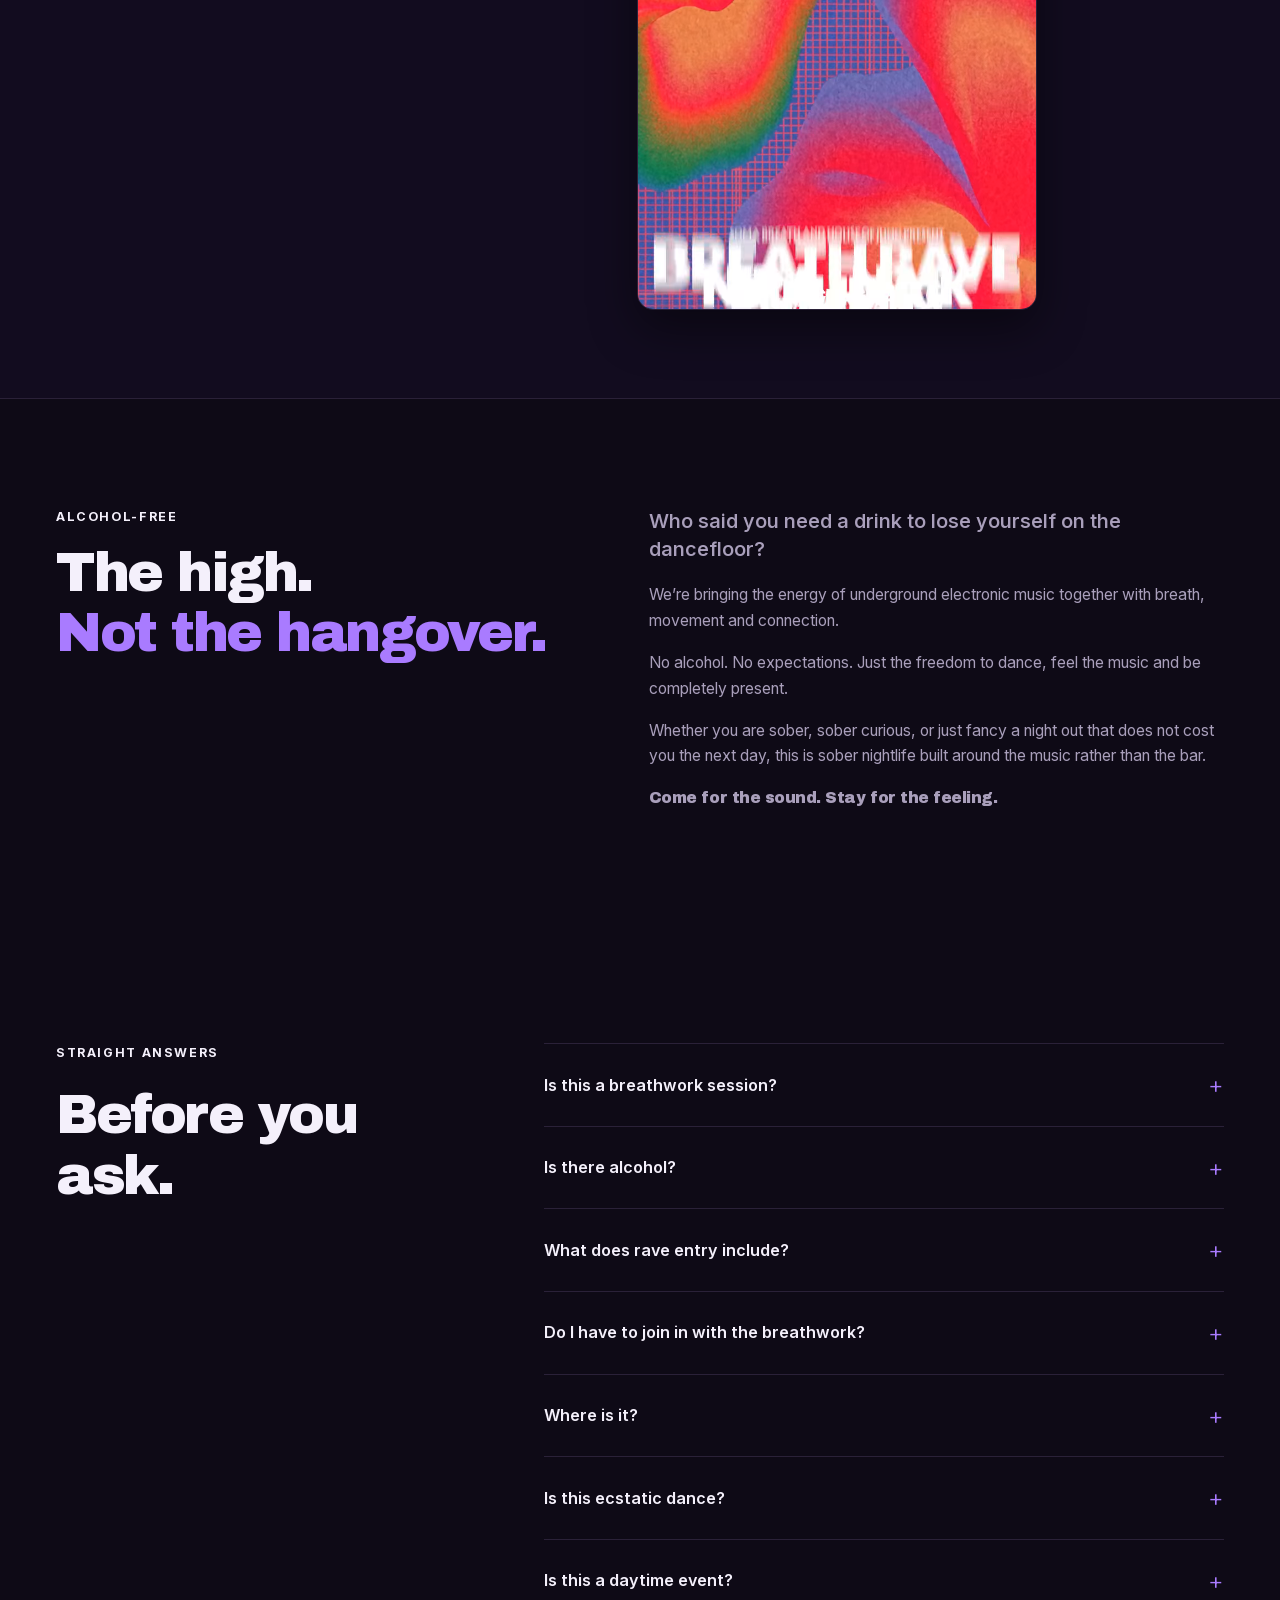
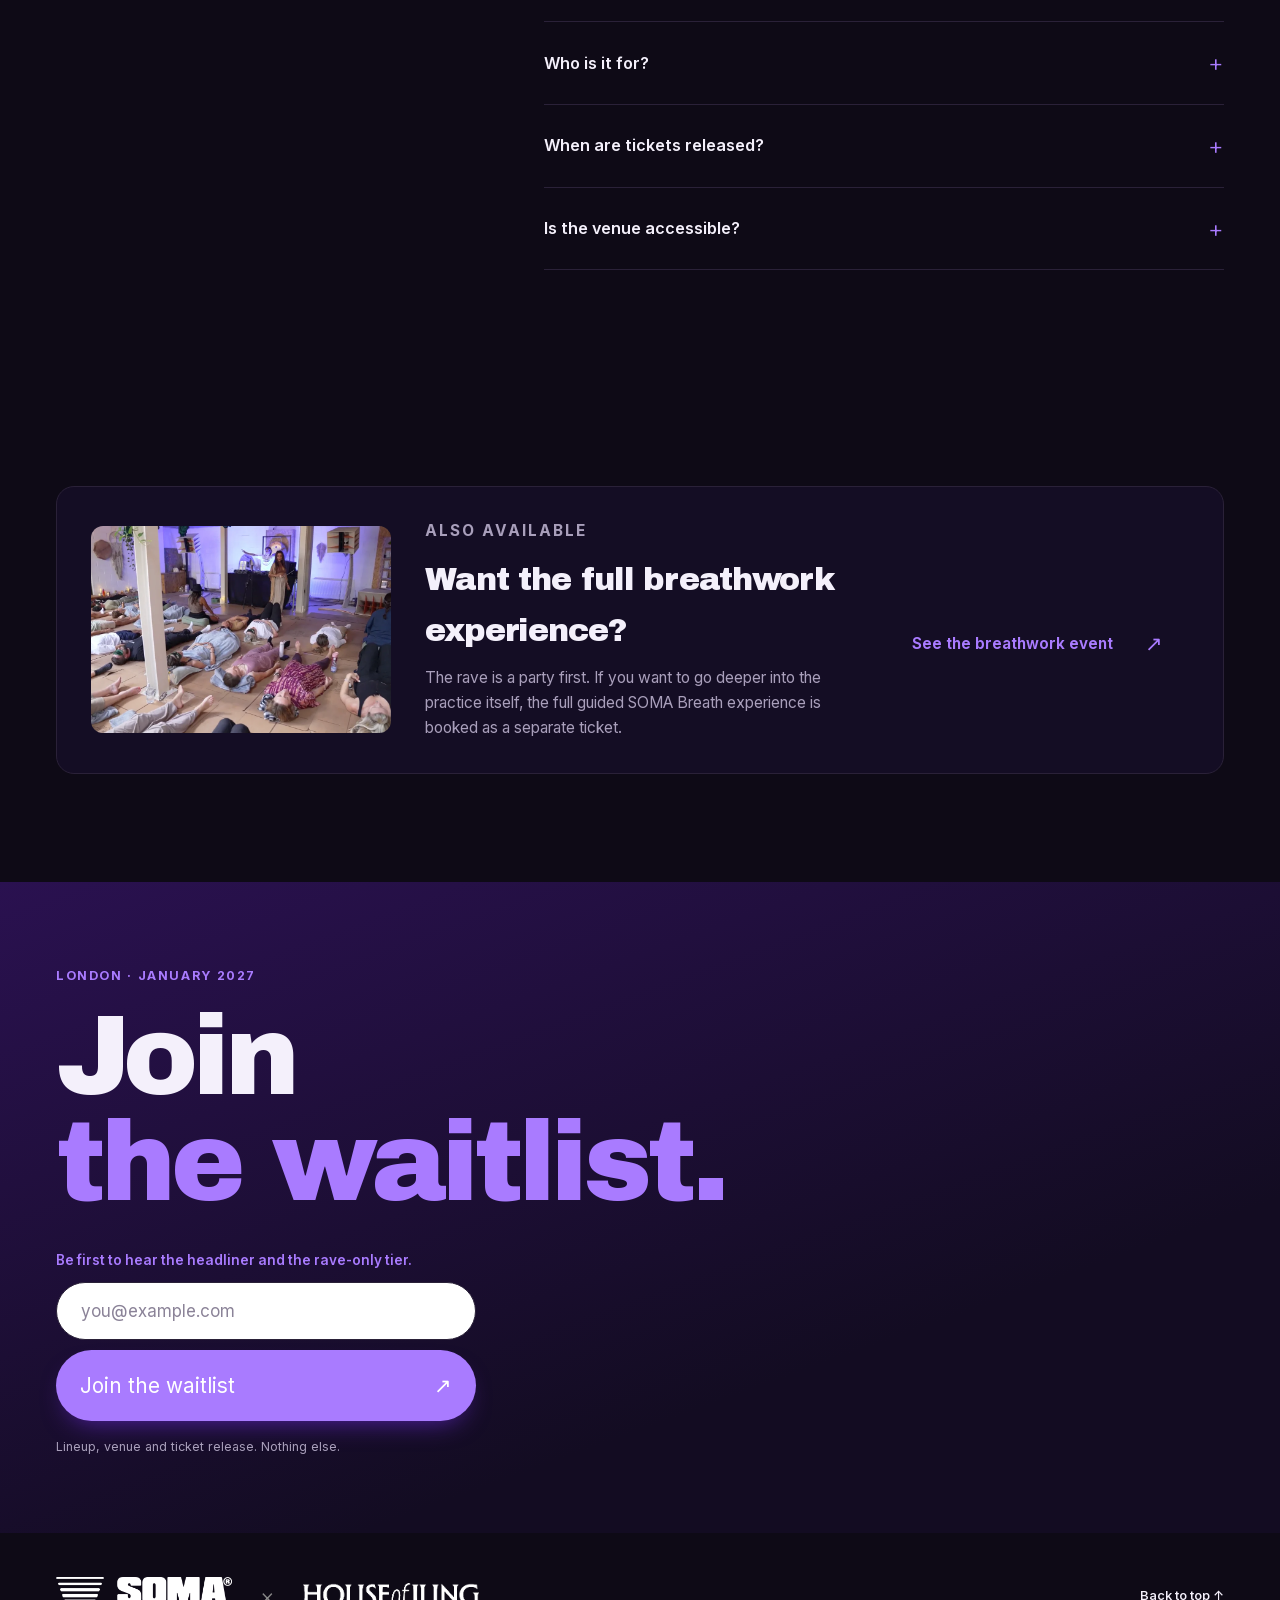
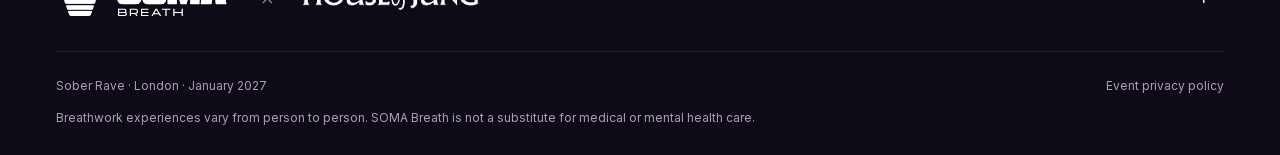
==== commit c452ffaf: "Carry the page through session 1 selling out Wires session 2 into the switch and tags the copy that " ====
--- a/index.html
+++ b/index.html
@@ -61,8 +61,11 @@
 
         <p class="genre-strip">House. Techno. Movement. Connection.</p>
 
+        <p class="sold-flag" data-when="soldout" hidden><strong>Session 1 sold out.</strong> A second session has been added with Beni Jung.</p>
+
         <div class="rave-signup">
-          <p class="signup-kicker">Something different is coming to London. Join the list for first access to tickets, the lineup and our venue reveal.</p>
+          <p class="signup-kicker" data-when="pre">Something different is coming to London. Join the list for first access to tickets, the lineup and our venue reveal.</p>
+          <p class="signup-kicker" data-when="post" hidden>Join the list for the rave-only tier, the headliner announcement and first access to anything we add.</p>
 <form class="signup-form" action="/api/subscribe" method="post" novalidate>
 <label for="email-rave">Email address</label>
 <input id="email-rave" name="email" type="email" placeholder="you@example.com" autocomplete="email"
@@ -75,7 +78,8 @@
 </form>
 <div class="signup-thanks" tabindex="-1" hidden>
 <p class="thanks-title">You’re on the waitlist.</p>
-<p>Lineup, venue and the ticket release. You’ll hear it first.</p>
+<p data-when="pre">Lineup, venue and the ticket release. You’ll hear it first.</p>
+<p data-when="post" hidden>The headliner and the rave-only tier. You’ll hear it first.</p>
 </div>
         </div>
       </div>
@@ -228,7 +232,7 @@
       <details><summary>Is this ecstatic dance?<span aria-hidden="true">+</span></summary><div class="answer"><p>It shares some ground with ecstatic dance and conscious clubbing: alcohol-free, no pressure, no right way to move. The difference is that this is DJ-led house and techno in a nightclub rather than a facilitated dance journey, and the breathwork is a short moment rather than the frame around the whole thing. If you come from the ecstatic dance or sober rave community you will feel at home. If you have never done either, you will be fine too.</p></div></details>
       <details><summary>Is this a daytime event?<span aria-hidden="true">+</span></summary><div class="answer"><p>Yes. It is a daytime rave: it runs during the day and you are done and home in good time. Full timings go out with the on sale announcement.</p></div></details>
       <details><summary>Who is it for?<span aria-hidden="true">+</span></summary><div class="answer"><p>Anyone who loves electronic music and wants to experience it differently. Whether you’re sober, sober-curious or simply looking for something new, you’re welcome. No previous breathwork or dance experience needed.</p><p>Age restrictions and full event details will be confirmed before tickets go on sale.</p></div></details>
-      <details><summary>When are tickets released?<span aria-hidden="true">+</span></summary><div class="answer"><div data-when="pre"><p>Tickets haven’t been released yet. Join the waitlist to be first to hear when they go live, with early access ahead of the public release.</p><button class="text-link" type="button" data-cta data-open-signup>Join the waitlist <span aria-hidden="true">↗</span></button></div><div data-when="post" hidden><p>They are on sale now. The first release is Session 1 with Niraj Naik at fabric on Saturday 9 January 2027, and places are strictly limited.</p><p><a class="text-link" href="https://www.eventbrite.co.uk/e/soma-breath-a-breathwork-experience-at-fabric-london-niraj-naik-tickets-2004067653299?aff=oddtdtcreator&amp;keep_tld=true" rel="noopener">Buy tickets <span aria-hidden="true">↗</span></a></p></div></div></details>
+      <details><summary>When are tickets released?<span aria-hidden="true">+</span></summary><div class="answer"><div data-when="pre"><p>Tickets haven’t been released yet. Join the waitlist to be first to hear when they go live, with early access ahead of the public release.</p><button class="text-link" type="button" data-cta data-open-signup>Join the waitlist <span aria-hidden="true">↗</span></button></div><div data-when="onsale" hidden><p>They are on sale now. The first release is Session 1 with Niraj Naik at fabric on Saturday 9 January 2027, and places are strictly limited.</p><p><button class="text-link" type="button" data-cta data-open-signup>Join the waitlist <span aria-hidden="true">↗</span></button></p></div><div data-when="soldout" hidden><p>Session 1 with Niraj Naik sold out. The session on sale now is the second one that day, led by SOMA Breath instructor Beni Jung, and it includes the same afternoon rave.</p><p><button class="text-link" type="button" data-cta data-open-signup>Join the waitlist <span aria-hidden="true">↗</span></button></p></div></div></details>
       <details><summary>Is the venue accessible?<span aria-hidden="true">+</span></summary><div class="answer"><p>Tell us what you need at <a href="mailto:info@houseofjung.org">info@houseofjung.org</a> and we will confirm exactly what the venue can offer before you book. Full access details go out with the on sale announcement.</p></div></details>
     </div>
   </section>
@@ -255,7 +259,8 @@
       <p class="eyebrow">LONDON · JANUARY 2027</p>
       <h2 class="display">Join<br><span>the waitlist.</span></h2>
       <div class="rave-signup">
-        <p class="signup-kicker">Be first to hear the lineup, venue and ticket release.</p>
+        <p class="signup-kicker" data-when="pre">Be first to hear the lineup, venue and ticket release.</p>
+        <p class="signup-kicker" data-when="post" hidden>Be first to hear the headliner and the rave-only tier.</p>
 <form class="signup-form" action="/api/subscribe" method="post" novalidate>
 <label for="email-close">Email address</label>
 <input id="email-close" name="email" type="email" placeholder="you@example.com" autocomplete="email"
@@ -268,7 +273,8 @@
 </form>
 <div class="signup-thanks" tabindex="-1" hidden>
 <p class="thanks-title">You’re on the waitlist.</p>
-<p>Lineup, venue and the ticket release. You’ll hear it first.</p>
+<p data-when="pre">Lineup, venue and the ticket release. You’ll hear it first.</p>
+<p data-when="post" hidden>The headliner and the rave-only tier. You’ll hear it first.</p>
 </div>
       </div>
       <p class="rave-fine">Lineup, venue and ticket release. Nothing else.</p>
@@ -309,9 +315,11 @@
 </form>
 <div class="signup-thanks" tabindex="-1" hidden>
 <p class="thanks-title">You’re on the waitlist.</p>
-<p>Lineup, venue and the ticket release. You’ll hear it first.</p>
+<p data-when="pre">Lineup, venue and the ticket release. You’ll hear it first.</p>
+<p data-when="post" hidden>The headliner and the rave-only tier. You’ll hear it first.</p>
 </div>
-  <p class="dialog-fine">Lineup, venue and the ticket release. Nothing else.</p>
+  <p class="dialog-fine" data-when="pre">Lineup, venue and the ticket release. Nothing else.</p>
+  <p class="dialog-fine" data-when="post" hidden>The headliner and the rave-only tier. Nothing else.</p>
 </dialog>
 
 <div class="consent" role="dialog" aria-live="polite" aria-label="Cookie consent" hidden>
--- a/css/rave.css
+++ b/css/rave.css
@@ -105,6 +105,14 @@
   margin: 26px 0 0; font-size: .95rem; font-weight: 600;
   letter-spacing: .01em; color: var(--muted);
 }
+
+.sold-flag {
+  margin: 22px 0 0; padding: 11px 16px; max-width: 420px;
+  border: 1px solid var(--purple); border-radius: 10px;
+  background: rgba(169, 123, 255, .12);
+  font-size: .92rem; line-height: 1.45; color: var(--ink);
+}
+.sold-flag strong { color: var(--purple); }
 
 .rave-signup { margin-top: 34px; max-width: 420px; }
 .rave-signup .signup-kicker { font-size: .85rem; font-weight: 600; color: var(--purple); margin: 0 0 12px; }
